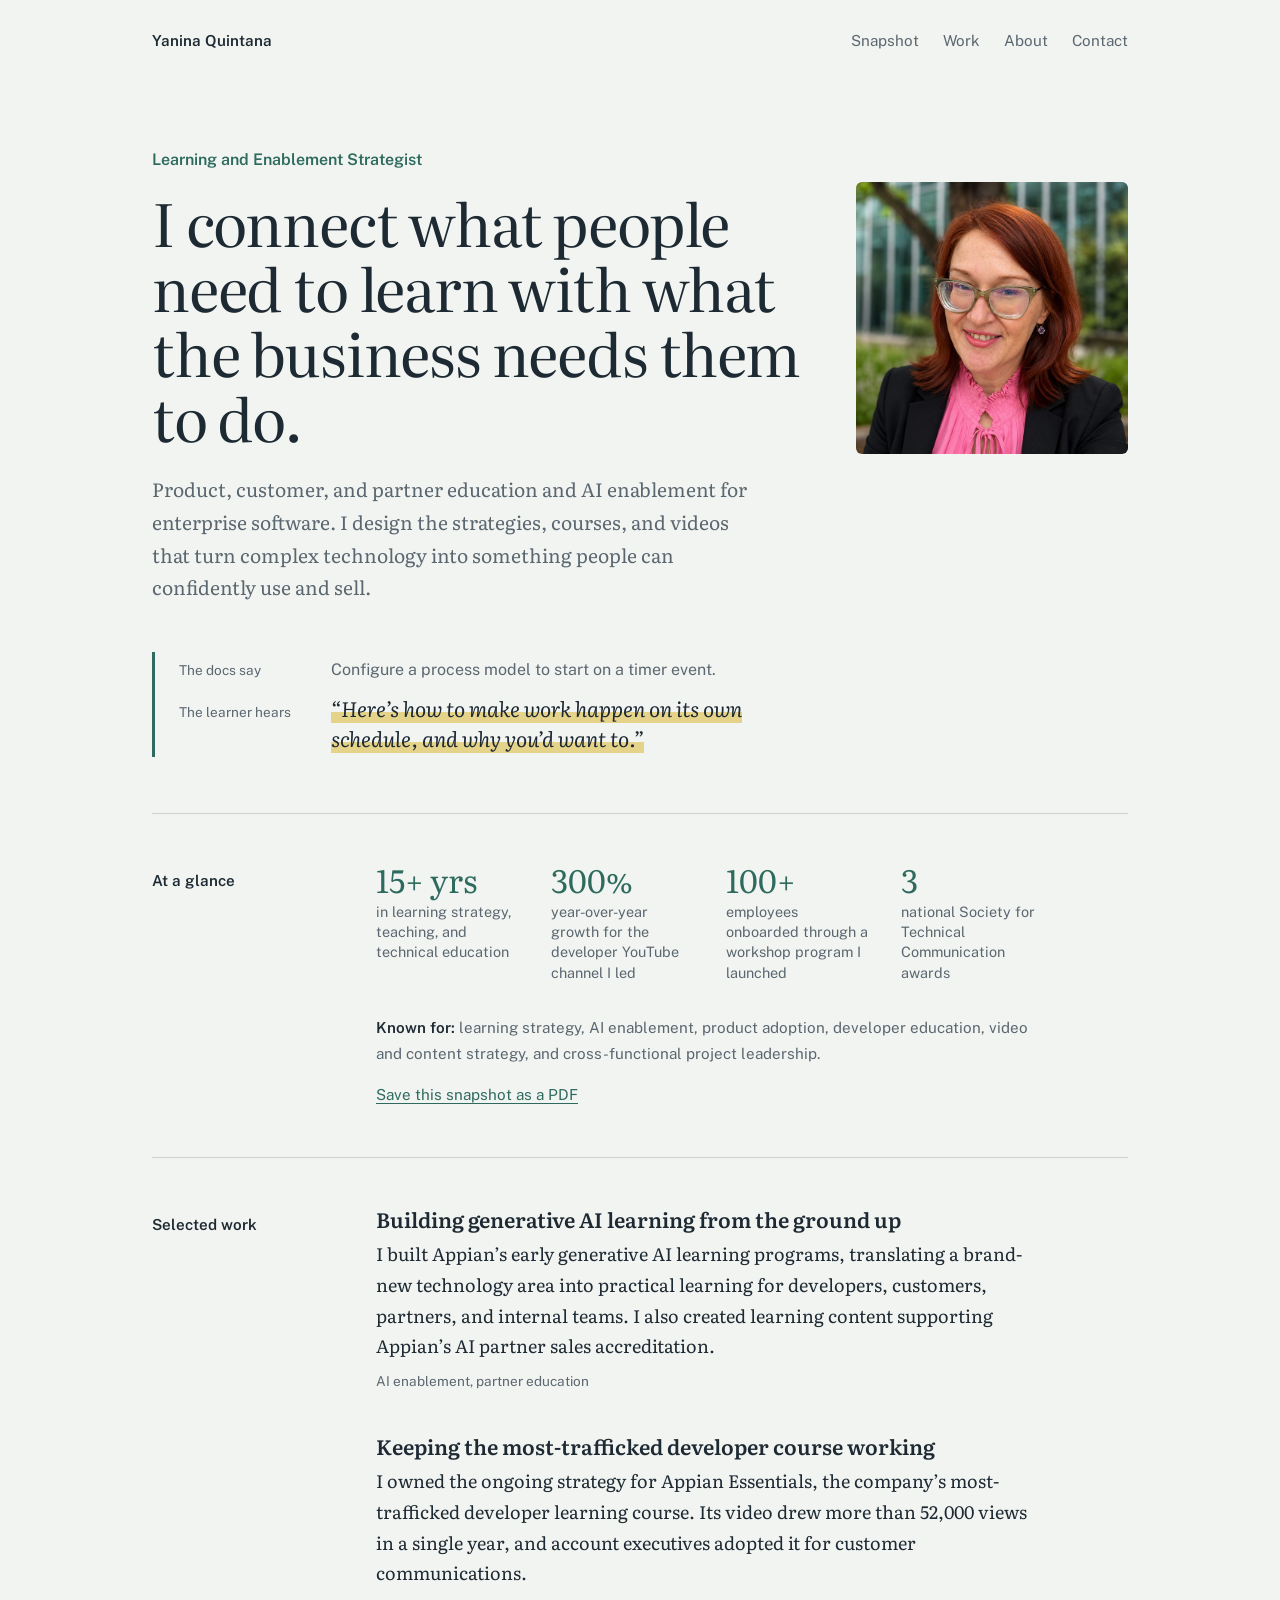
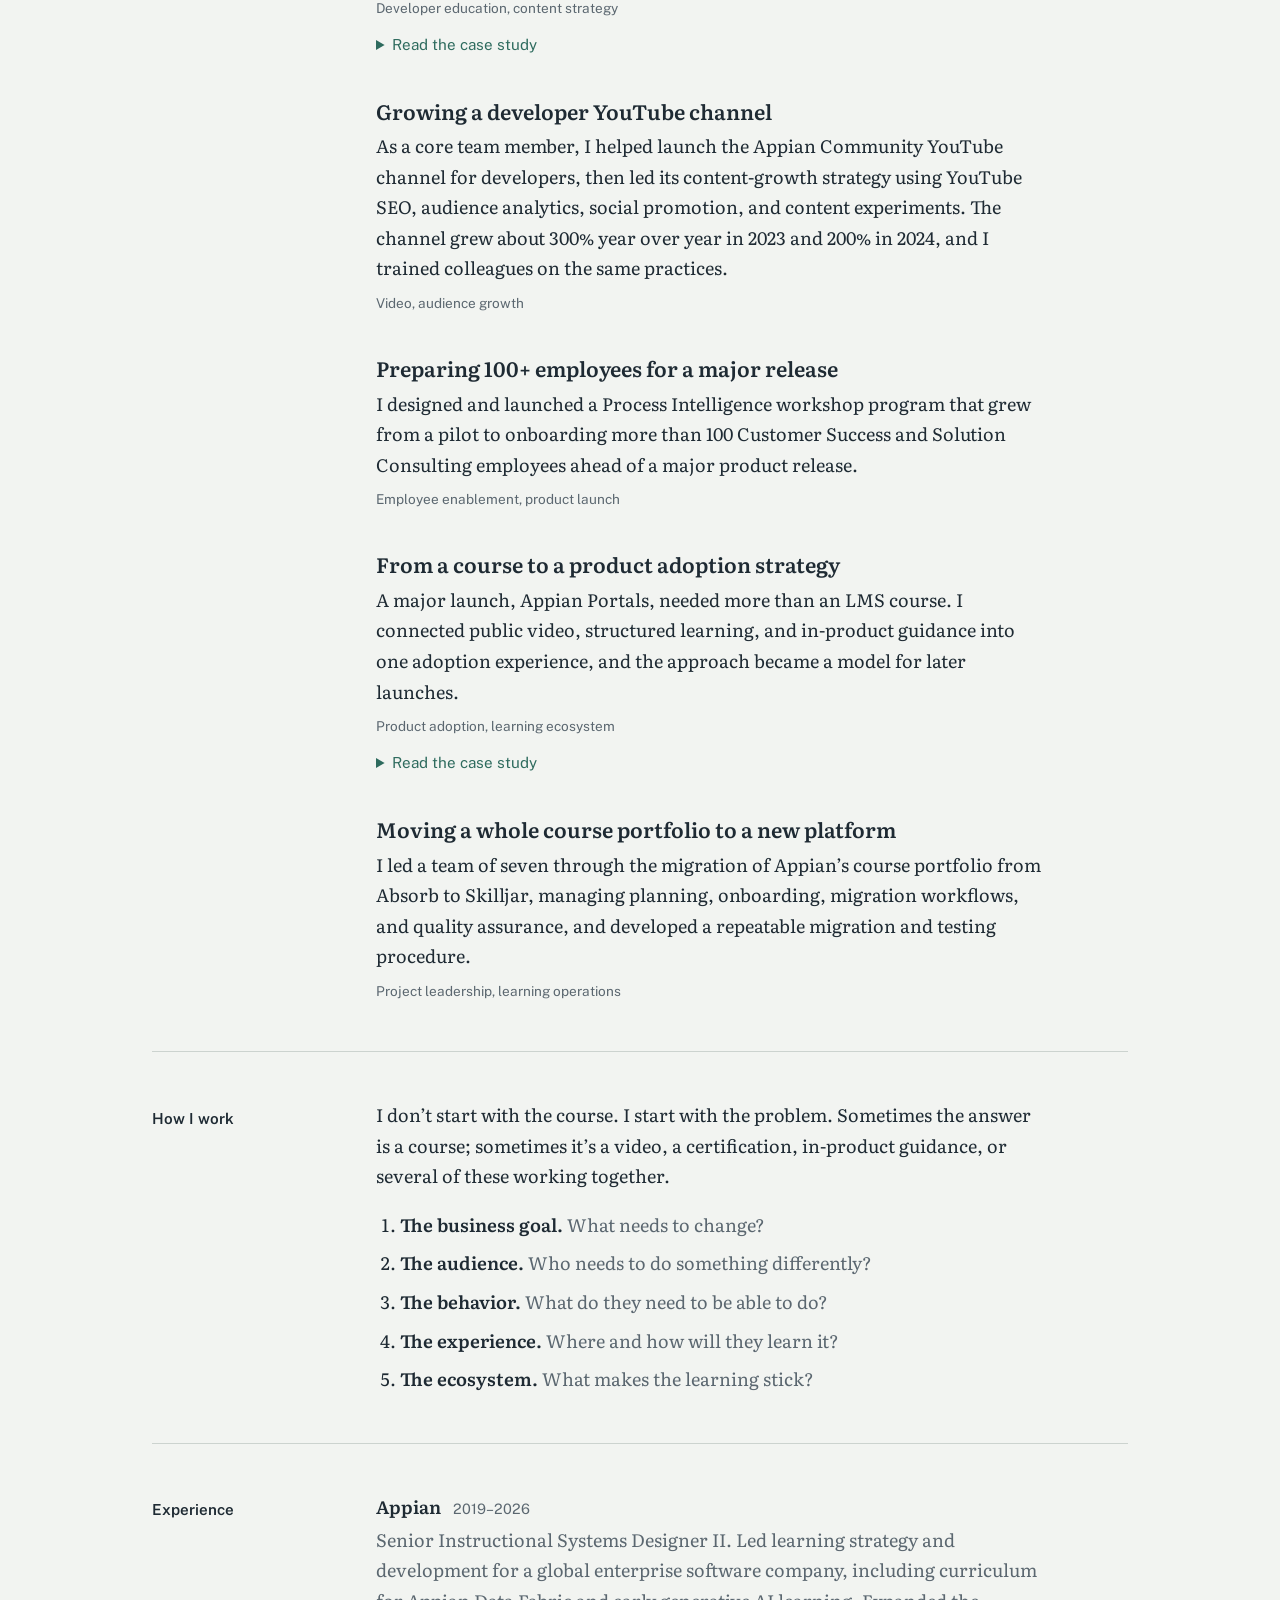
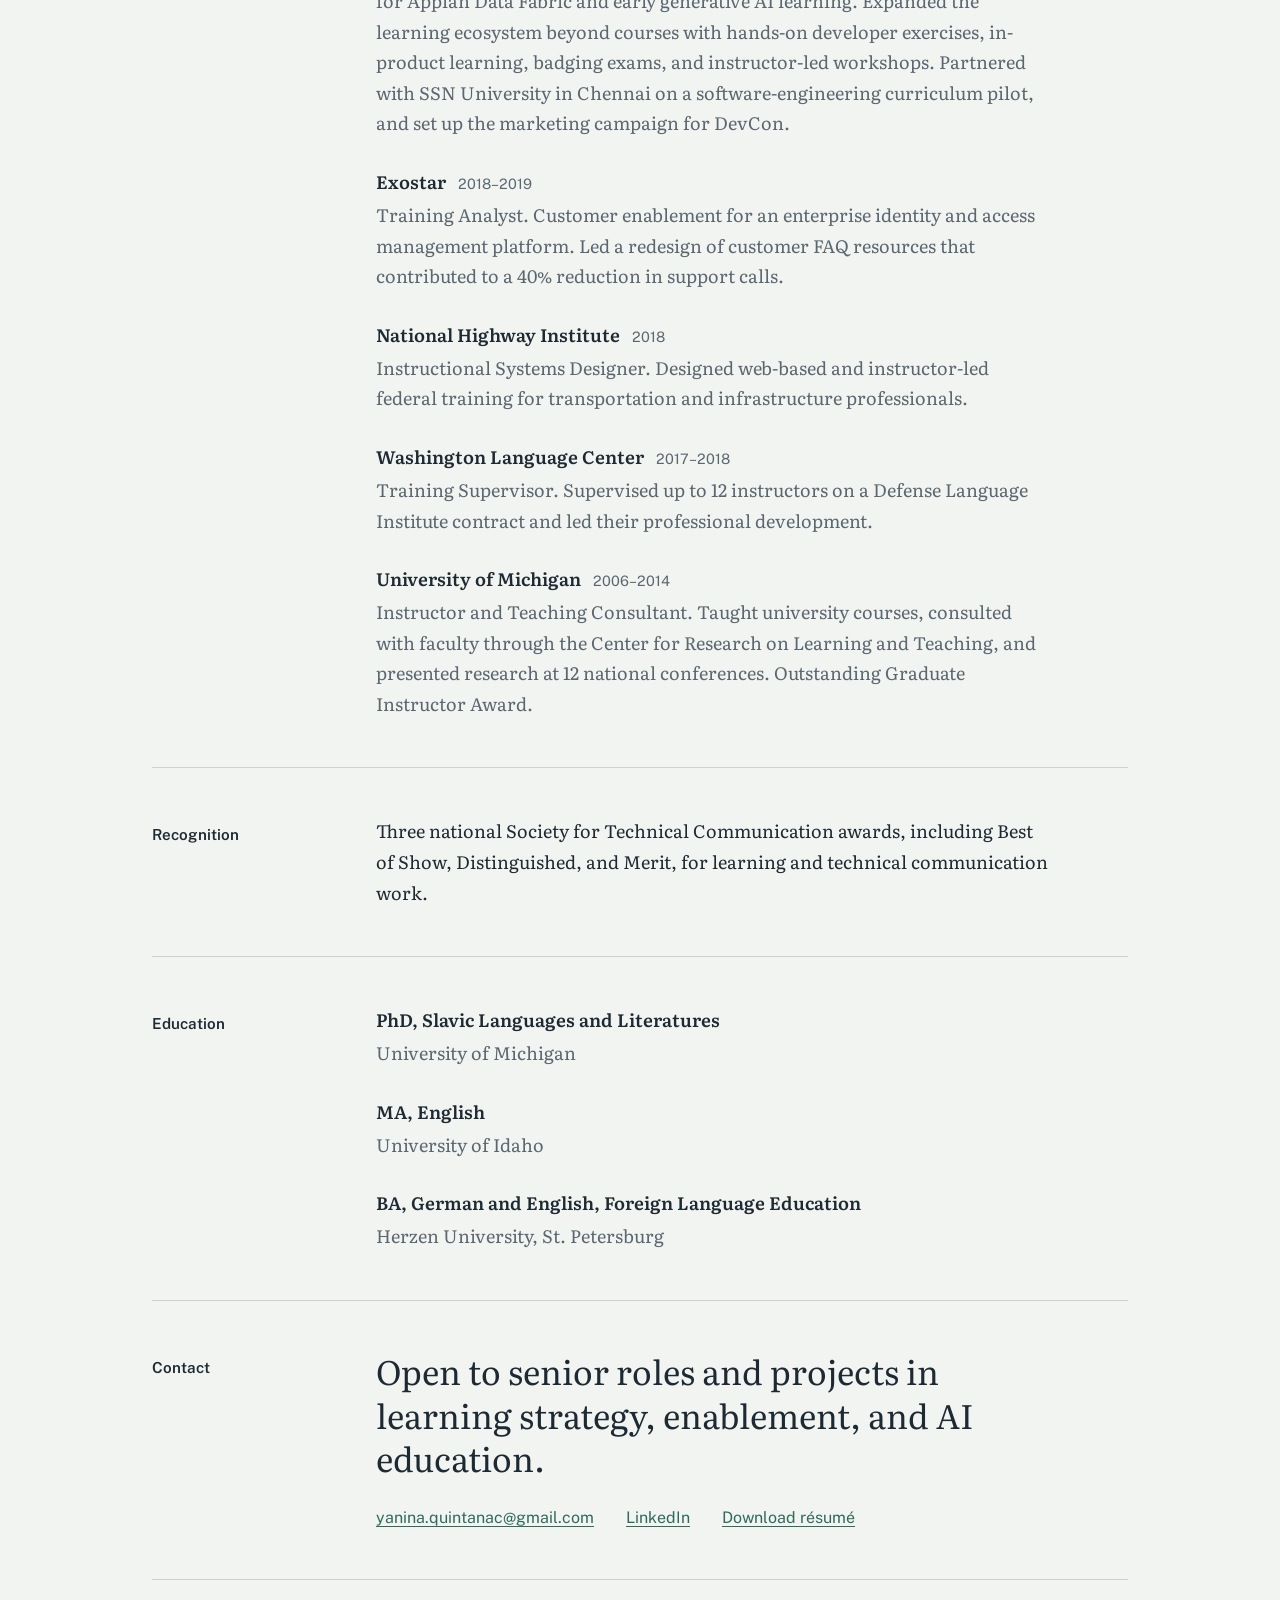
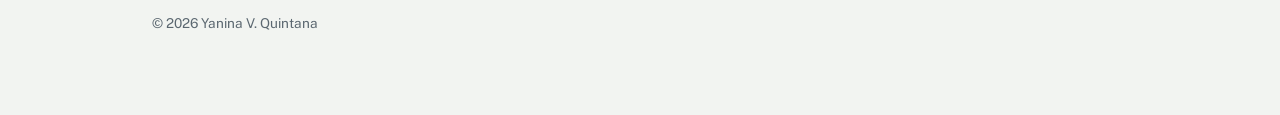
==== index.html @ 20f90b16 "Add files via upload" ====
<!DOCTYPE html>
<html lang="en">
<head>
<meta charset="utf-8">
<meta name="viewport" content="width=device-width, initial-scale=1, viewport-fit=cover">
<title>Yanina Quintana | Learning and Enablement Strategist</title>
<meta name="description" content="Yanina Quintana, learning and enablement strategist: product, customer, and partner education and AI enablement for enterprise software.">
<link rel="preconnect" href="https://fonts.googleapis.com">
<link rel="preconnect" href="https://fonts.gstatic.com" crossorigin>
<link href="https://fonts.googleapis.com/css2?family=Literata:ital,opsz,wght@0,7..72,400;0,7..72,600;1,7..72,400&family=Public+Sans:wght@400;600&display=swap" rel="stylesheet">
<style>
  :root {
    --bg: #F2F4F1;
    --ink: #1E2A33;
    --muted: #5B6770;
    --accent: #2E6B5E;
    --mark: #E6D38A;
    --rule: #CCD3CF;
    --serif: "Literata", Georgia, "Times New Roman", serif;
    --sans: "Public Sans", system-ui, -apple-system, "Segoe UI", sans-serif;
    box-sizing: border-box;
    padding-top: env(safe-area-inset-top, 0px);
    padding-bottom: env(safe-area-inset-bottom, 0px);
  }
  @media (prefers-color-scheme: dark) {
    :root:not([data-theme="light"]) {
      --bg: #172026; --ink: #E4E9E6; --muted: #9AA6AD;
      --accent: #7FC2B1; --mark: #6B5E24; --rule: #2F3B42;
    }
  }
  :root[data-theme="dark"] {
    --bg: #172026; --ink: #E4E9E6; --muted: #9AA6AD;
    --accent: #7FC2B1; --mark: #6B5E24; --rule: #2F3B42;
  }
  *, *::before, *::after { box-sizing: inherit; }
  html { scroll-padding-top: env(safe-area-inset-top, 0px); }
  body {
    margin: 0; background: var(--bg); color: var(--ink);
    font-family: var(--serif); font-size: 1.125rem; line-height: 1.7;
    -webkit-font-smoothing: antialiased;
  }
  a { color: var(--accent); text-underline-offset: 3px; }
  a:focus-visible, summary:focus-visible { outline: 2px solid var(--accent); outline-offset: 3px; border-radius: 2px; }
  img { max-width: 100%; }

  .page { max-width: 64rem; margin: 0 auto; padding: 0 1.5rem 5rem; }

  header.top {
    display: flex; justify-content: space-between; align-items: baseline;
    padding: 1.75rem 0; font-family: var(--sans); font-size: 0.95rem;
  }
  header.top .name { font-weight: 600; color: var(--ink); text-decoration: none; }
  header.top nav a { color: var(--muted); text-decoration: none; margin-left: 1.25rem; }
  header.top nav a:hover { color: var(--ink); }

  /* Hero */
  .hero { padding: 4rem 0 3.5rem; display: grid; grid-template-columns: 1fr 17rem; gap: 3.5rem; align-items: start; }
  .hero .portrait { margin: 2.25rem 0 0; }
  .hero .portrait img { display: block; width: 100%; height: auto; aspect-ratio: 1; object-fit: cover; border-radius: 6px; }
  .hero .portrait figcaption { font-family: var(--sans); font-size: 0.85rem; color: var(--muted); margin-top: 0.6rem; }
  .hero .role { font-family: var(--sans); font-weight: 600; color: var(--accent); margin: 0 0 1rem; font-size: 1rem; }
  .hero h1 {
    font-weight: 400; font-size: clamp(2.2rem, 5.2vw, 3.7rem); line-height: 1.1;
    letter-spacing: -0.02em; margin: 0 0 1.5rem; max-width: 20ch;
  }
  .hero .lede { max-width: 38rem; color: var(--muted); margin: 0 0 3rem; font-size: 1.2rem; }

  /* The interlinear gloss */
  .gloss {
    border-left: 3px solid var(--accent); padding: 0.25rem 0 0.25rem 1.5rem;
    max-width: 44rem;
  }
  .gloss .row { display: grid; grid-template-columns: 8.5rem 1fr; gap: 1rem; align-items: baseline; }
  .gloss .row + .row { margin-top: 0.6rem; }
  .gloss .who { font-family: var(--sans); font-size: 0.85rem; color: var(--muted); }
  .gloss .src { font-family: var(--sans); font-size: 1rem; color: var(--muted); }
  .gloss .out { font-style: italic; font-size: 1.3rem; line-height: 1.45; }
  .gloss .out span {
    background: linear-gradient(transparent 62%, var(--mark) 62%);
    background-size: 0% 100%; background-repeat: no-repeat;
    animation: mark 1.1s 0.6s ease-out forwards;
  }
  @keyframes mark { to { background-size: 100% 100%; } }
  @media (prefers-reduced-motion: reduce) {
    .gloss .out span { animation: none; background-size: 100% 100%; }
  }

  /* Sections with marginal headings */
  section.block {
    display: grid; grid-template-columns: 12rem 1fr; gap: 2rem;
    border-top: 1px solid var(--rule); padding: 3rem 0;
  }
  section.block > h2 {
    font-family: var(--sans); font-size: 0.95rem; font-weight: 600;
    margin: 0.35rem 0 0; color: var(--ink);
  }
  .body { max-width: 42rem; }
  .body > p:first-child { margin-top: 0; }

  /* At a glance */
  .glance { display: grid; grid-template-columns: repeat(4, 1fr); gap: 1.75rem; margin: 0 0 2rem; }
  .glance div { font-family: var(--sans); font-size: 0.9rem; color: var(--muted); line-height: 1.4; }
  .glance b { display: block; font-family: var(--serif); font-weight: 400; font-size: 2rem; color: var(--accent); line-height: 1.1; margin-bottom: 0.3rem; }
  .known { font-family: var(--sans); font-size: 0.95rem; color: var(--muted); margin: 0; }
  .known strong { color: var(--ink); font-weight: 600; }
  .print-link { font-family: var(--sans); font-size: 0.95rem; margin-top: 1.25rem; display: inline-block; background: none; border: 0; padding: 0; color: var(--accent); text-decoration: underline; text-underline-offset: 3px; cursor: pointer; }

  .work { margin: 0; padding: 0; list-style: none; }
  .work li + li { margin-top: 2.5rem; }
  .work h3 { font-size: 1.3rem; font-weight: 600; line-height: 1.3; margin: 0 0 0.4rem; }
  .work p { margin: 0; }
  .work .tag { font-family: var(--sans); font-size: 0.85rem; color: var(--muted); margin-top: 0.5rem; }
  details { margin-top: 0.75rem; }
  summary { font-family: var(--sans); font-size: 0.95rem; color: var(--accent); cursor: pointer; }
  .cs { margin: 1rem 0 0; padding-left: 1.25rem; border-left: 1px solid var(--rule); }
  .cs dt { font-family: var(--sans); font-size: 0.85rem; font-weight: 600; color: var(--ink); }
  .cs dd { margin: 0.1rem 0 1rem; color: var(--muted); }
  .cs dd.noticed { font-style: italic; color: var(--ink); }
  .todo { background: var(--mark); color: var(--ink); padding: 0 0.3rem; font-family: var(--sans); font-size: 0.9rem; }

  .principles { margin: 0; padding: 0; list-style: none; }
  .principles li { padding-left: 1.25rem; position: relative; }
  .principles li + li { margin-top: 1rem; }
  .principles li::before {
    content: ""; position: absolute; left: 0; top: 0.75em;
    width: 0.45rem; height: 0.45rem; background: var(--accent); border-radius: 50%;
  }
  .principles strong { font-weight: 600; }

  .steps { margin: 0; padding: 0 0 0 1.5rem; }
  .steps li + li { margin-top: 0.5rem; }
  .steps strong { font-weight: 600; }
  .steps span { color: var(--muted); }

  .timeline { margin: 0; }
  .timeline dt { font-weight: 600; }
  .timeline dt span { font-family: var(--sans); font-weight: 400; font-size: 0.9rem; color: var(--muted); margin-left: 0.5rem; }
  .timeline dd { margin: 0.15rem 0 1.75rem; color: var(--muted); }
  .timeline dd:last-child { margin-bottom: 0; }

  .contact .big { font-size: clamp(1.5rem, 3.5vw, 2.1rem); line-height: 1.3; margin: 0 0 1.5rem; }
  .contact .links { font-family: var(--sans); font-size: 1rem; display: flex; flex-wrap: wrap; gap: 0.75rem 2rem; }

  footer { font-family: var(--sans); font-size: 0.85rem; color: var(--muted); padding-top: 2rem; border-top: 1px solid var(--rule); }

  @media (max-width: 720px) {
    header.top nav { display: none; }
    .hero { padding: 2rem 0 2.5rem; grid-template-columns: 1fr; gap: 0; }
    .hero .portrait { order: -1; margin: 0 0 2rem; max-width: 11rem; }
    .gloss .row { grid-template-columns: 1fr; gap: 0.1rem; }
    .gloss .row + .row { margin-top: 1rem; }
    section.block { grid-template-columns: 1fr; gap: 1rem; padding: 2.25rem 0; }
    .glance { grid-template-columns: 1fr 1fr; }
  }

  @media print {
    body.print-snap header.top, body.print-snap .hero, body.print-snap footer,
    body.print-snap main > section:not(#snapshot) { display: none !important; }
    .print-link { display: none; }
  }
</style>
</head>
<body>
<div class="page">

  <header class="top">
    <a class="name" href="#">Yanina Quintana</a>
    <nav aria-label="Sections">
      <a href="#snapshot">Snapshot</a>
      <a href="#work">Work</a>
      <a href="#about">About</a>
      <a href="#contact">Contact</a>
    </nav>
  </header>

  <main>
    <div class="hero">
      <div>
      <p class="role">Learning and Enablement Strategist</p>
      <h1>I connect what people need to learn with what the business needs them to do.</h1>
      <p class="lede">Product, customer, and partner education and AI enablement for enterprise software. I design the strategies, courses, and videos that turn complex technology into something people can confidently use and sell.</p>

      <div class="gloss" aria-label="Example of translating product language into learner language">
        <div class="row">
          <div class="who">The docs say</div>
          <div class="src">Configure a process model to start on a timer event.</div>
        </div>
        <div class="row">
          <div class="who">The learner hears</div>
          <div class="out"><span>“Here’s how to make work happen on its own schedule, and why you’d want to.”</span></div>
        </div>
      </div>
      </div>
      <figure class="portrait">
        <img src="[data-uri]" alt="Yanina Quintana" width="720" height="720">
      </figure>
    </div>

    <section class="block" id="snapshot">
      <h2>At a glance</h2>
      <div class="body">
        <div class="glance">
          <div><b>15+ yrs</b>in learning strategy, teaching, and technical education</div>
          <div><b>300%</b>year-over-year growth for the developer YouTube channel I led</div>
          <div><b>100+</b>employees onboarded through a workshop program I launched</div>
          <div><b>3</b>national Society for Technical Communication awards</div>
        </div>
        <p class="known"><strong>Known for:</strong> learning strategy, AI enablement, product adoption, developer education, video and content strategy, and cross-functional project leadership.</p>
        <button class="print-link" type="button" onclick="document.body.classList.add('print-snap');window.print();document.body.classList.remove('print-snap');">Save this snapshot as a PDF</button>
      </div>
    </section>

    <section class="block" id="work">
      <h2>Selected work</h2>
      <div class="body">
        <ul class="work">
          <li>
            <h3>Building generative AI learning from the ground up</h3>
            <p>I built Appian’s early generative AI learning programs, translating a brand-new technology area into practical learning for developers, customers, partners, and internal teams. I also created learning content supporting Appian’s AI partner sales accreditation.</p>
            <p class="tag">AI enablement, partner education</p>
          </li>
          <li>
            <h3>Keeping the most-trafficked developer course working</h3>
            <p>I owned the ongoing strategy for Appian Essentials, the company’s most-trafficked developer learning course. Its video drew more than 52,000 views in a single year, and account executives adopted it for customer communications.</p>
            <p class="tag">Developer education, content strategy</p>
            <details>
              <summary>Read the case study</summary>
              <dl class="cs">
                <dt>The challenge</dt><dd>The course was the front door for new developers, and the platform kept changing underneath it. Content that was accurate at launch could quickly drift out of date.</dd>
                <dt>What I noticed</dt><dd class="noticed">Business and executive audiences don’t need the whole platform. They need answers to their own questions.</dd>
                <dt>What I did</dt><dd>Treated the course as a product rather than a one-time project: regularly auditing and updating its content and shaping it around the questions audiences actually ask.</dd>
                <dt>The result</dt><dd>More than 52,000 video views in a single year, and reuse beyond training when account executives adopted the video for customer communications.</dd>
              </dl>
            </details>
          </li>
          <li>
            <h3>Growing a developer YouTube channel</h3>
            <p>As a core team member, I helped launch the Appian Community YouTube channel for developers, then led its content-growth strategy using YouTube SEO, audience analytics, social promotion, and content experiments. The channel grew about 300% year over year in 2023 and 200% in 2024, and I trained colleagues on the same practices.</p>
            <p class="tag">Video, audience growth</p>
          </li>
          <li>
            <h3>Preparing 100+ employees for a major release</h3>
            <p>I designed and launched a Process Intelligence workshop program that grew from a pilot to onboarding more than 100 Customer Success and Solution Consulting employees ahead of a major product release.</p>
            <p class="tag">Employee enablement, product launch</p>
          </li>
          <li>
            <h3>From a course to a product adoption strategy</h3>
            <p>A major launch, Appian Portals, needed more than an LMS course. I connected public video, structured learning, and in-product guidance into one adoption experience, and the approach became a model for later launches.</p>
            <p class="tag">Product adoption, learning ecosystem</p>
            <details>
              <summary>Read the case study</summary>
              <dl class="cs">
                <dt>The challenge</dt><dd>The usual approach was to build a course and publish it in the LMS. But a course alone doesn’t help someone discover a product, see why it matters, or know what to do next.</dd>
                <dt>What I noticed</dt><dd class="noticed">A course wasn’t enough. The product needed an adoption strategy.</dd>
                <dt>The strategy</dt><dd>People meet a product through search, through sales, in training, and while using it. I treated public video, structured learning, and in-product guidance as parts of one experience.</dd>
                <dt>What I learned</dt><dd>Learning doesn’t have to live in one place to be one strategy.</dd>
              </dl>
            </details>
          </li>
          <li>
            <h3>Moving a whole course portfolio to a new platform</h3>
            <p>I led a team of seven through the migration of Appian’s course portfolio from Absorb to Skilljar, managing planning, onboarding, migration workflows, and quality assurance, and developed a repeatable migration and testing procedure.</p>
            <p class="tag">Project leadership, learning operations</p>
          </li>
        </ul>
      </div>
    </section>

    <section class="block">
      <h2>How I work</h2>
      <div class="body">
        <p>I don’t start with the course. I start with the problem. Sometimes the answer is a course; sometimes it’s a video, a certification, in-product guidance, or several of these working together.</p>
        <ol class="steps">
          <li><strong>The business goal.</strong> <span>What needs to change?</span></li>
          <li><strong>The audience.</strong> <span>Who needs to do something differently?</span></li>
          <li><strong>The behavior.</strong> <span>What do they need to be able to do?</span></li>
          <li><strong>The experience.</strong> <span>Where and how will they learn it?</span></li>
          <li><strong>The ecosystem.</strong> <span>What makes the learning stick?</span></li>
        </ol>
      </div>
    </section>

    <section class="block" id="about">
      <h2>Experience</h2>
      <div class="body">
        <dl class="timeline">
          <dt>Appian <span>2019–2026</span></dt>
          <dd>Senior Instructional Systems Designer II. Led learning strategy and development for a global enterprise software company, including curriculum for Appian Data Fabric and early generative AI learning. Expanded the learning ecosystem beyond courses with hands-on developer exercises, in-product learning, badging exams, and instructor-led workshops. Partnered with SSN University in Chennai on a software-engineering curriculum pilot, and set up the marketing campaign for DevCon.</dd>
          <dt>Exostar <span>2018–2019</span></dt>
          <dd>Training Analyst. Customer enablement for an enterprise identity and access management platform. Led a redesign of customer FAQ resources that contributed to a 40% reduction in support calls.</dd>
          <dt>National Highway Institute <span>2018</span></dt>
          <dd>Instructional Systems Designer. Designed web-based and instructor-led federal training for transportation and infrastructure professionals.</dd>
          <dt>Washington Language Center <span>2017–2018</span></dt>
          <dd>Training Supervisor. Supervised up to 12 instructors on a Defense Language Institute contract and led their professional development.</dd>
          <dt>University of Michigan <span>2006–2014</span></dt>
          <dd>Instructor and Teaching Consultant. Taught university courses, consulted with faculty through the Center for Research on Learning and Teaching, and presented research at 12 national conferences. Outstanding Graduate Instructor Award.</dd>
        </dl>
      </div>
    </section>

    <section class="block">
      <h2>Recognition</h2>
      <div class="body">
        <p style="margin:0">Three national Society for Technical Communication awards, including Best of Show, Distinguished, and Merit, for learning and technical communication work.</p>
      </div>
    </section>

    <section class="block">
      <h2>Education</h2>
      <div class="body">
        <dl class="timeline">
          <dt>PhD, Slavic Languages and Literatures</dt>
          <dd>University of Michigan</dd>
          <dt>MA, English</dt>
          <dd>University of Idaho</dd>
          <dt>BA, German and English, Foreign Language Education</dt>
          <dd>Herzen University, St. Petersburg</dd>
        </dl>
      </div>
    </section>

    <section class="block contact" id="contact">
      <h2>Contact</h2>
      <div class="body">
        <p class="big">Open to senior roles and projects in learning strategy, enablement, and AI education.</p>
        <div class="links">
          <a href="mailto:yanina.quintanac@gmail.com">yanina.quintanac@gmail.com</a>
          <a href="https://www.linkedin.com/in/yanina-quintana/">LinkedIn</a>
          <a href="resume.pdf" download>Download résumé</a>
        </div>
      </div>
    </section>
  </main>

  <footer>© 2026 Yanina V. Quintana</footer>
</div>
</body>
</html>
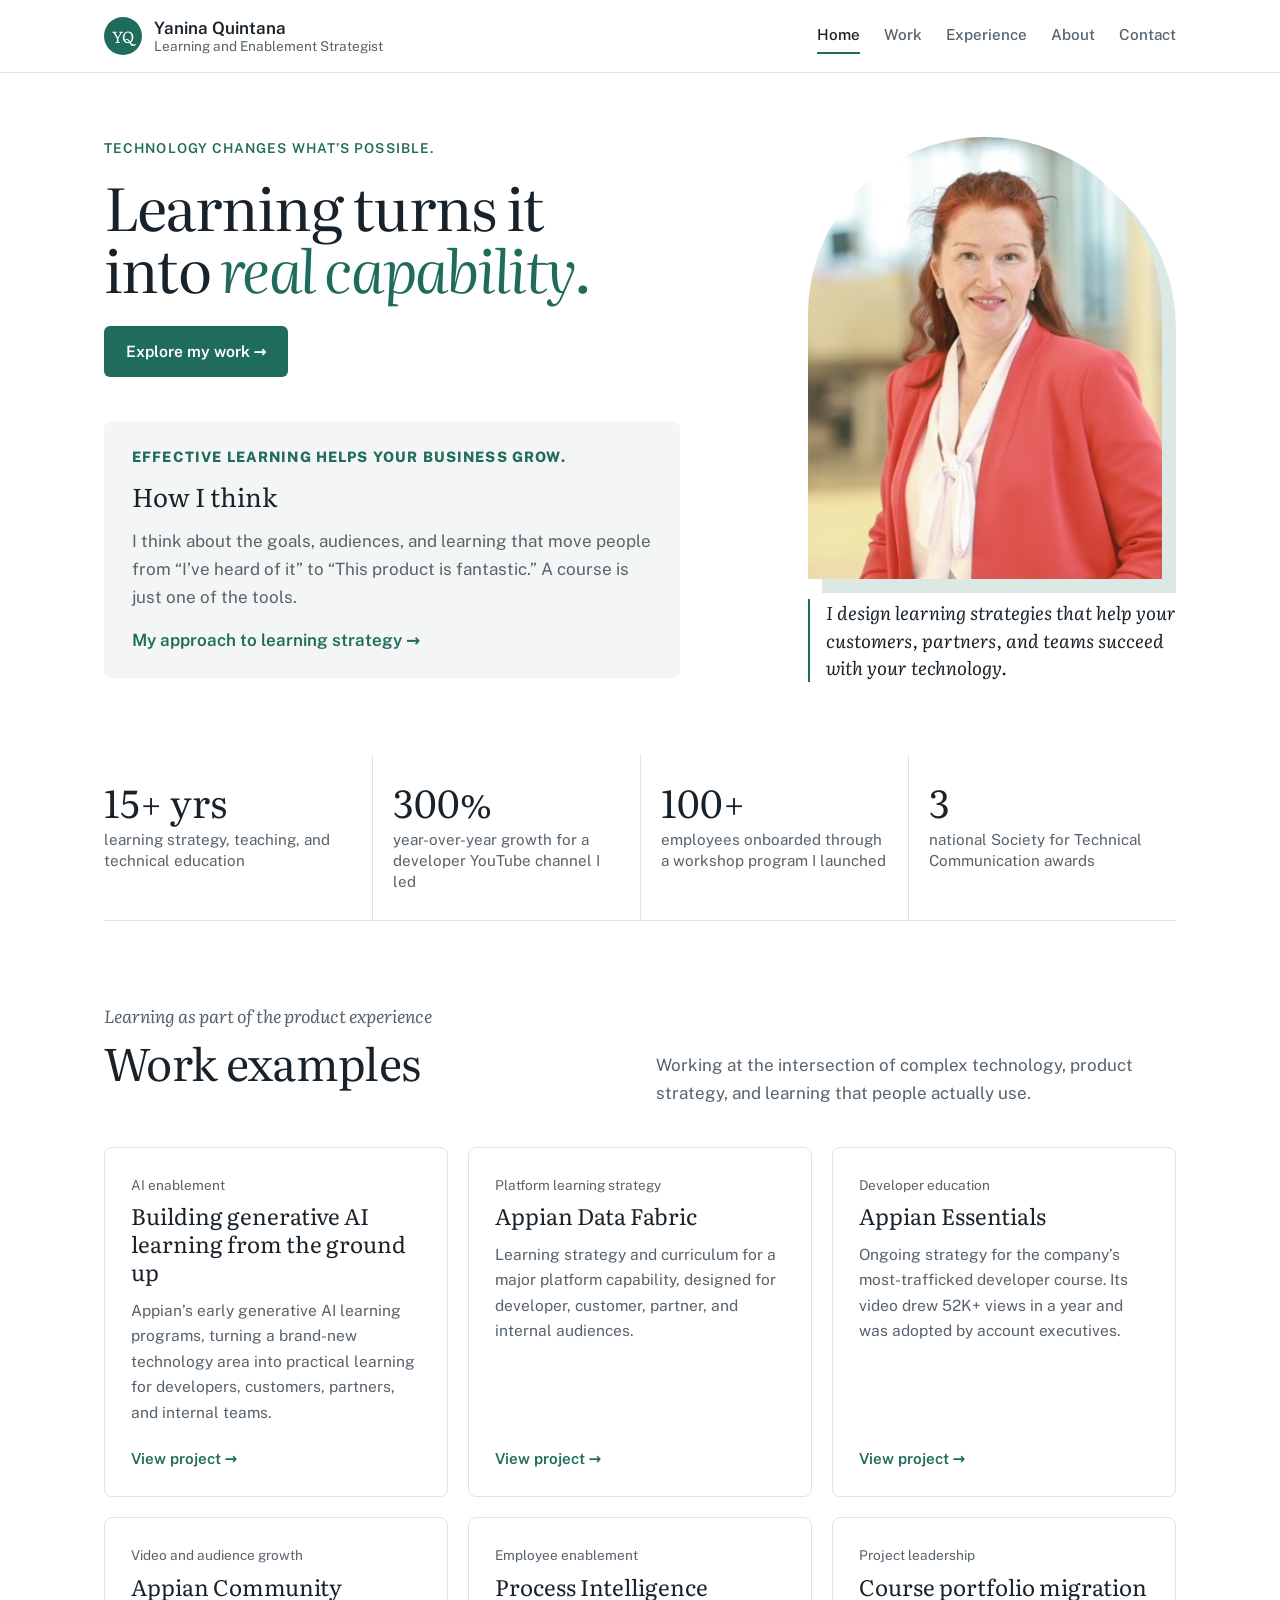
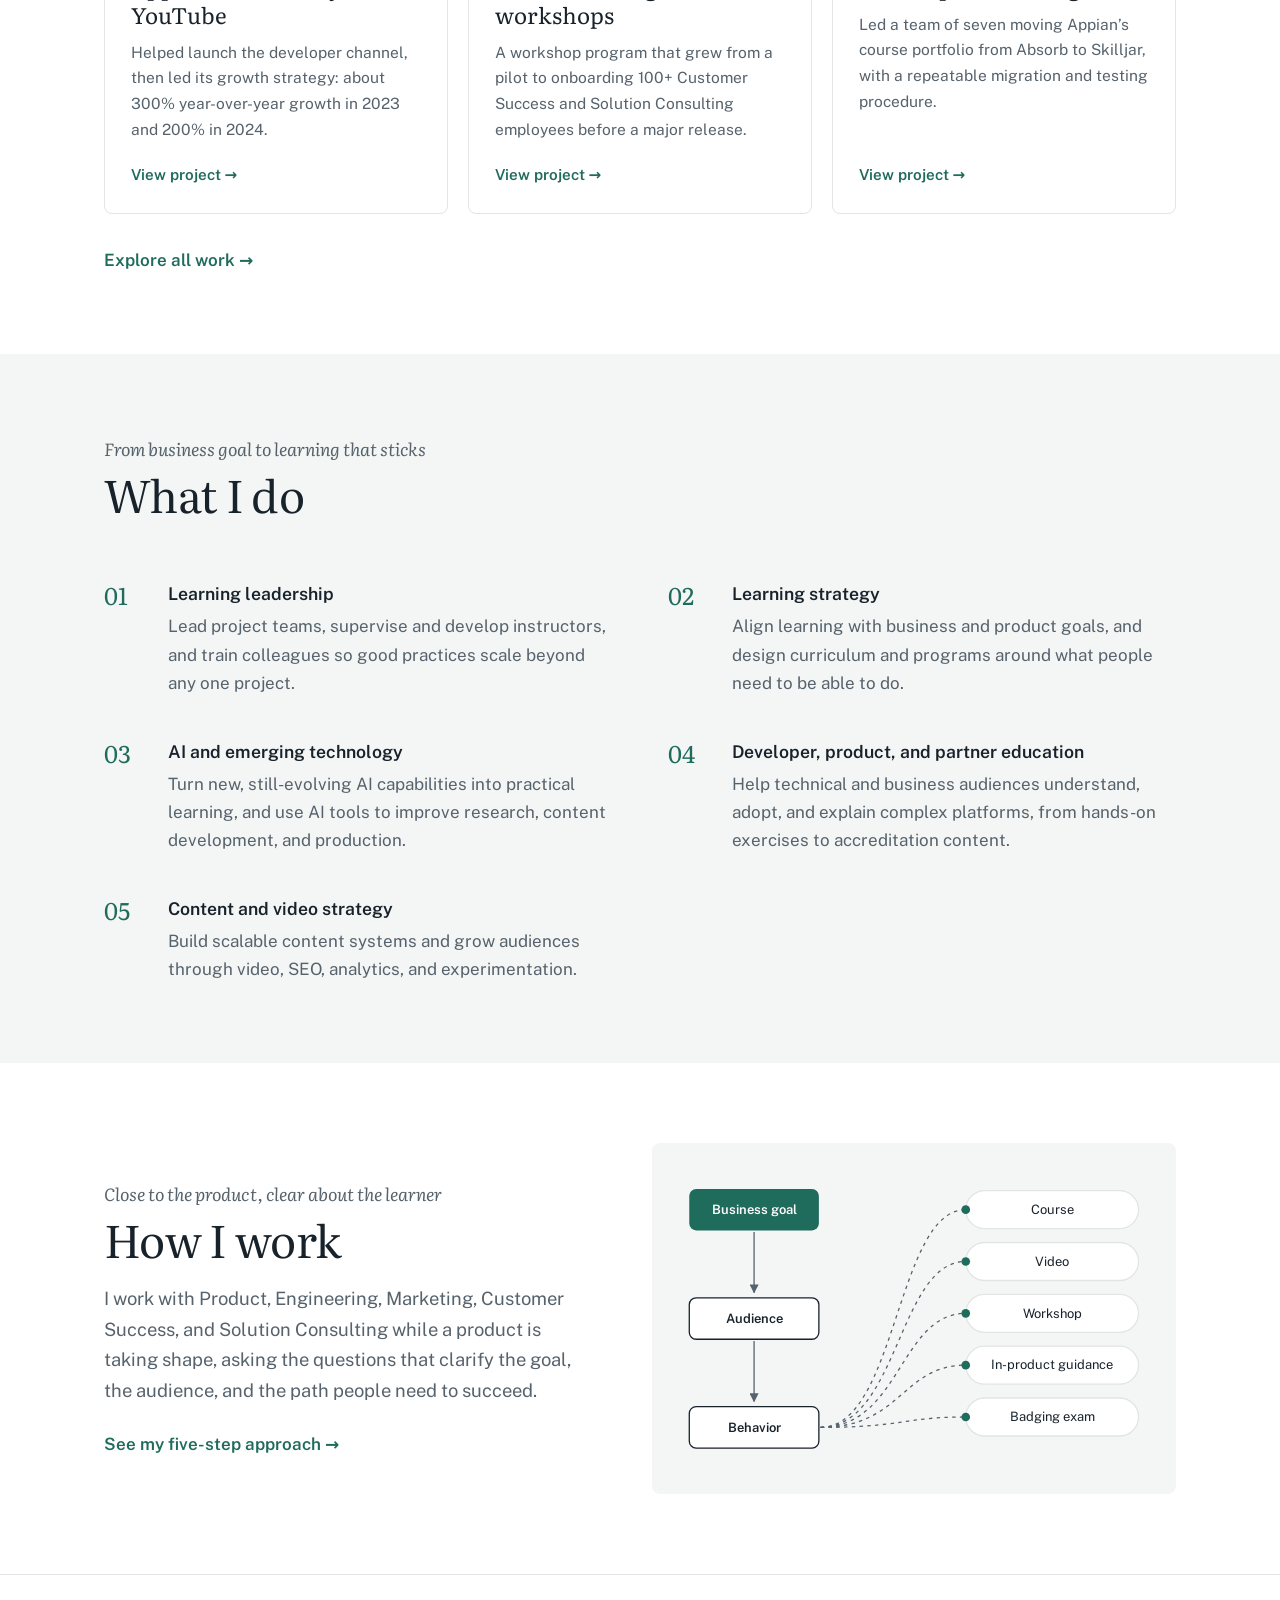
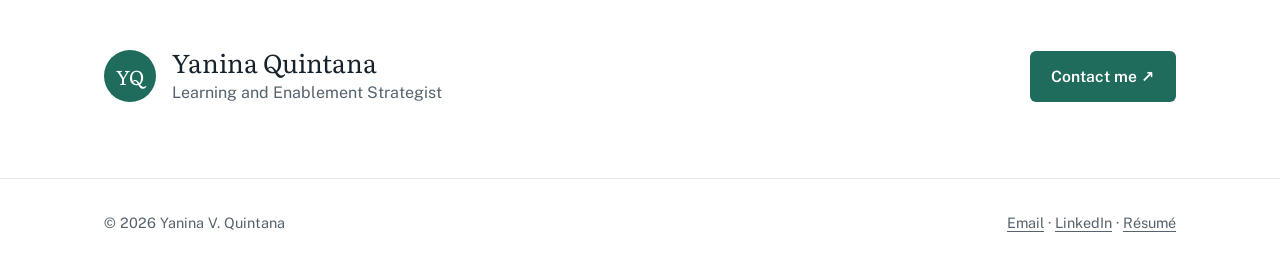
==== commit 5cd64f1d: "Add files via upload" ====
--- a/index.html
+++ b/index.html
@@ -4,335 +4,392 @@
 <meta charset="utf-8">
 <meta name="viewport" content="width=device-width, initial-scale=1, viewport-fit=cover">
 <title>Yanina Quintana | Learning and Enablement Strategist</title>
-<meta name="description" content="Yanina Quintana, learning and enablement strategist: product, customer, and partner education and AI enablement for enterprise software.">
-<link rel="preconnect" href="https://fonts.googleapis.com">
-<link rel="preconnect" href="https://fonts.gstatic.com" crossorigin>
-<link href="https://fonts.googleapis.com/css2?family=Literata:ital,opsz,wght@0,7..72,400;0,7..72,600;1,7..72,400&family=Public+Sans:wght@400;600&display=swap" rel="stylesheet">
-<style>
-  :root {
-    --bg: #F2F4F1;
-    --ink: #1E2A33;
-    --muted: #5B6770;
-    --accent: #2E6B5E;
-    --mark: #E6D38A;
-    --rule: #CCD3CF;
-    --serif: "Literata", Georgia, "Times New Roman", serif;
-    --sans: "Public Sans", system-ui, -apple-system, "Segoe UI", sans-serif;
-    box-sizing: border-box;
-    padding-top: env(safe-area-inset-top, 0px);
-    padding-bottom: env(safe-area-inset-bottom, 0px);
-  }
-  @media (prefers-color-scheme: dark) {
-    :root:not([data-theme="light"]) {
-      --bg: #172026; --ink: #E4E9E6; --muted: #9AA6AD;
-      --accent: #7FC2B1; --mark: #6B5E24; --rule: #2F3B42;
-    }
-  }
-  :root[data-theme="dark"] {
-    --bg: #172026; --ink: #E4E9E6; --muted: #9AA6AD;
-    --accent: #7FC2B1; --mark: #6B5E24; --rule: #2F3B42;
-  }
-  *, *::before, *::after { box-sizing: inherit; }
-  html { scroll-padding-top: env(safe-area-inset-top, 0px); }
-  body {
-    margin: 0; background: var(--bg); color: var(--ink);
-    font-family: var(--serif); font-size: 1.125rem; line-height: 1.7;
-    -webkit-font-smoothing: antialiased;
-  }
-  a { color: var(--accent); text-underline-offset: 3px; }
-  a:focus-visible, summary:focus-visible { outline: 2px solid var(--accent); outline-offset: 3px; border-radius: 2px; }
-  img { max-width: 100%; }
-
-  .page { max-width: 64rem; margin: 0 auto; padding: 0 1.5rem 5rem; }
-
-  header.top {
-    display: flex; justify-content: space-between; align-items: baseline;
-    padding: 1.75rem 0; font-family: var(--sans); font-size: 0.95rem;
-  }
-  header.top .name { font-weight: 600; color: var(--ink); text-decoration: none; }
-  header.top nav a { color: var(--muted); text-decoration: none; margin-left: 1.25rem; }
-  header.top nav a:hover { color: var(--ink); }
-
-  /* Hero */
-  .hero { padding: 4rem 0 3.5rem; display: grid; grid-template-columns: 1fr 17rem; gap: 3.5rem; align-items: start; }
-  .hero .portrait { margin: 2.25rem 0 0; }
-  .hero .portrait img { display: block; width: 100%; height: auto; aspect-ratio: 1; object-fit: cover; border-radius: 6px; }
-  .hero .portrait figcaption { font-family: var(--sans); font-size: 0.85rem; color: var(--muted); margin-top: 0.6rem; }
-  .hero .role { font-family: var(--sans); font-weight: 600; color: var(--accent); margin: 0 0 1rem; font-size: 1rem; }
-  .hero h1 {
-    font-weight: 400; font-size: clamp(2.2rem, 5.2vw, 3.7rem); line-height: 1.1;
-    letter-spacing: -0.02em; margin: 0 0 1.5rem; max-width: 20ch;
-  }
-  .hero .lede { max-width: 38rem; color: var(--muted); margin: 0 0 3rem; font-size: 1.2rem; }
-
-  /* The interlinear gloss */
-  .gloss {
-    border-left: 3px solid var(--accent); padding: 0.25rem 0 0.25rem 1.5rem;
-    max-width: 44rem;
-  }
-  .gloss .row { display: grid; grid-template-columns: 8.5rem 1fr; gap: 1rem; align-items: baseline; }
-  .gloss .row + .row { margin-top: 0.6rem; }
-  .gloss .who { font-family: var(--sans); font-size: 0.85rem; color: var(--muted); }
-  .gloss .src { font-family: var(--sans); font-size: 1rem; color: var(--muted); }
-  .gloss .out { font-style: italic; font-size: 1.3rem; line-height: 1.45; }
-  .gloss .out span {
-    background: linear-gradient(transparent 62%, var(--mark) 62%);
-    background-size: 0% 100%; background-repeat: no-repeat;
-    animation: mark 1.1s 0.6s ease-out forwards;
-  }
-  @keyframes mark { to { background-size: 100% 100%; } }
-  @media (prefers-reduced-motion: reduce) {
-    .gloss .out span { animation: none; background-size: 100% 100%; }
-  }
-
-  /* Sections with marginal headings */
-  section.block {
-    display: grid; grid-template-columns: 12rem 1fr; gap: 2rem;
-    border-top: 1px solid var(--rule); padding: 3rem 0;
-  }
-  section.block > h2 {
-    font-family: var(--sans); font-size: 0.95rem; font-weight: 600;
-    margin: 0.35rem 0 0; color: var(--ink);
-  }
-  .body { max-width: 42rem; }
-  .body > p:first-child { margin-top: 0; }
-
-  /* At a glance */
-  .glance { display: grid; grid-template-columns: repeat(4, 1fr); gap: 1.75rem; margin: 0 0 2rem; }
-  .glance div { font-family: var(--sans); font-size: 0.9rem; color: var(--muted); line-height: 1.4; }
-  .glance b { display: block; font-family: var(--serif); font-weight: 400; font-size: 2rem; color: var(--accent); line-height: 1.1; margin-bottom: 0.3rem; }
-  .known { font-family: var(--sans); font-size: 0.95rem; color: var(--muted); margin: 0; }
-  .known strong { color: var(--ink); font-weight: 600; }
-  .print-link { font-family: var(--sans); font-size: 0.95rem; margin-top: 1.25rem; display: inline-block; background: none; border: 0; padding: 0; color: var(--accent); text-decoration: underline; text-underline-offset: 3px; cursor: pointer; }
-
-  .work { margin: 0; padding: 0; list-style: none; }
-  .work li + li { margin-top: 2.5rem; }
-  .work h3 { font-size: 1.3rem; font-weight: 600; line-height: 1.3; margin: 0 0 0.4rem; }
-  .work p { margin: 0; }
-  .work .tag { font-family: var(--sans); font-size: 0.85rem; color: var(--muted); margin-top: 0.5rem; }
-  details { margin-top: 0.75rem; }
-  summary { font-family: var(--sans); font-size: 0.95rem; color: var(--accent); cursor: pointer; }
-  .cs { margin: 1rem 0 0; padding-left: 1.25rem; border-left: 1px solid var(--rule); }
-  .cs dt { font-family: var(--sans); font-size: 0.85rem; font-weight: 600; color: var(--ink); }
-  .cs dd { margin: 0.1rem 0 1rem; color: var(--muted); }
-  .cs dd.noticed { font-style: italic; color: var(--ink); }
-  .todo { background: var(--mark); color: var(--ink); padding: 0 0.3rem; font-family: var(--sans); font-size: 0.9rem; }
-
-  .principles { margin: 0; padding: 0; list-style: none; }
-  .principles li { padding-left: 1.25rem; position: relative; }
-  .principles li + li { margin-top: 1rem; }
-  .principles li::before {
-    content: ""; position: absolute; left: 0; top: 0.75em;
-    width: 0.45rem; height: 0.45rem; background: var(--accent); border-radius: 50%;
-  }
-  .principles strong { font-weight: 600; }
-
-  .steps { margin: 0; padding: 0 0 0 1.5rem; }
-  .steps li + li { margin-top: 0.5rem; }
-  .steps strong { font-weight: 600; }
-  .steps span { color: var(--muted); }
-
-  .timeline { margin: 0; }
-  .timeline dt { font-weight: 600; }
-  .timeline dt span { font-family: var(--sans); font-weight: 400; font-size: 0.9rem; color: var(--muted); margin-left: 0.5rem; }
-  .timeline dd { margin: 0.15rem 0 1.75rem; color: var(--muted); }
-  .timeline dd:last-child { margin-bottom: 0; }
-
-  .contact .big { font-size: clamp(1.5rem, 3.5vw, 2.1rem); line-height: 1.3; margin: 0 0 1.5rem; }
-  .contact .links { font-family: var(--sans); font-size: 1rem; display: flex; flex-wrap: wrap; gap: 0.75rem 2rem; }
-
-  footer { font-family: var(--sans); font-size: 0.85rem; color: var(--muted); padding-top: 2rem; border-top: 1px solid var(--rule); }
-
-  @media (max-width: 720px) {
-    header.top nav { display: none; }
-    .hero { padding: 2rem 0 2.5rem; grid-template-columns: 1fr; gap: 0; }
-    .hero .portrait { order: -1; margin: 0 0 2rem; max-width: 11rem; }
-    .gloss .row { grid-template-columns: 1fr; gap: 0.1rem; }
-    .gloss .row + .row { margin-top: 1rem; }
-    section.block { grid-template-columns: 1fr; gap: 1rem; padding: 2.25rem 0; }
-    .glance { grid-template-columns: 1fr 1fr; }
-  }
-
-  @media print {
-    body.print-snap header.top, body.print-snap .hero, body.print-snap footer,
-    body.print-snap main > section:not(#snapshot) { display: none !important; }
-    .print-link { display: none; }
-  }
+<meta name="description" content="Yanina Quintana, learning and enablement strategist: learning strategy, AI enablement, and product education for complex technology.">
+<meta property="og:title" content="Yanina Quintana | Learning and Enablement Strategist">
+<meta property="og:description" content="Yanina Quintana, learning and enablement strategist: learning strategy, AI enablement, and product education for complex technology.">
+<link rel="preconnect" href="https://fonts.googleapis.com"><link rel="preconnect" href="https://fonts.gstatic.com" crossorigin>
+<link href="https://fonts.googleapis.com/css2?family=Literata:ital,opsz,wght@0,7..72,400;1,7..72,400&family=Public+Sans:wght@400;500;600&display=swap" rel="stylesheet">
+<style>:root{--bg:#FFFFFF;--soft:#F4F6F5;--ink:#18222B;--muted:#56626C;--accent:#1F6B5C;--accent-2:#0F4F43;--rule:#E1E5E3;
+--serif:"Literata",Georgia,"Times New Roman",serif;--sans:"Public Sans",system-ui,-apple-system,"Segoe UI",sans-serif;
+box-sizing:border-box;padding-top:env(safe-area-inset-top,0px);padding-bottom:env(safe-area-inset-bottom,0px)}
+@media (prefers-color-scheme:dark){:root:not([data-theme="light"]){--bg:#11181D;--soft:#18222A;--ink:#E7ECEA;--muted:#9EABB3;--accent:#7CC7B4;--accent-2:#A5DCCD;--rule:#26323A}}
+:root[data-theme="dark"]{--bg:#11181D;--soft:#18222A;--ink:#E7ECEA;--muted:#9EABB3;--accent:#7CC7B4;--accent-2:#A5DCCD;--rule:#26323A}
+*,*::before,*::after{box-sizing:inherit}
+html{scroll-padding-top:5rem}
+body{margin:0;background:var(--bg);color:var(--ink);font-family:var(--sans);font-size:1.0625rem;line-height:1.65;-webkit-font-smoothing:antialiased}
+a{color:var(--accent);text-underline-offset:3px}
+:focus-visible{outline:2px solid var(--accent);outline-offset:3px;border-radius:3px}
+h1,h2,h3,p{margin:0}
+img{max-width:100%;display:block}
+.wrap{max-width:70rem;margin:0 auto;padding:0 1.5rem}
+.skip{position:absolute;left:-999px}.skip:focus{left:1rem;top:1rem;background:var(--bg);padding:.5rem 1rem;z-index:20}
+/* header */
+.site-head{border-bottom:1px solid var(--rule);background:var(--bg);position:sticky;top:0;z-index:10}
+.site-head .wrap{display:flex;align-items:center;justify-content:space-between;gap:1rem;min-height:4.5rem;flex-wrap:wrap}
+.brand{display:flex;align-items:center;gap:.75rem;text-decoration:none;color:var(--ink)}
+.mono{width:2.4rem;height:2.4rem;border-radius:50%;background:var(--accent);color:var(--bg);display:grid;place-items:center;font-family:var(--serif);font-size:1rem;letter-spacing:.02em}
+.brand b{display:block;font-weight:600;line-height:1.2}
+.brand small{display:block;color:var(--muted);font-size:.85rem;line-height:1.2}
+.site-head nav{display:flex;flex-wrap:wrap;gap:.25rem 1.5rem}
+.site-head nav a{color:var(--muted);text-decoration:none;font-weight:500;font-size:.95rem;padding:.3rem 0;border-bottom:2px solid transparent}
+.site-head nav a:hover{color:var(--ink)}
+.site-head nav a[aria-current]{color:var(--ink);border-bottom-color:var(--accent)}
+/* shared */
+.eyebrow{font-size:.95rem;font-weight:600;color:var(--accent);margin-bottom:1rem}
+.lede{font-size:1.2rem;color:var(--muted);max-width:38rem}
+.serif{font-family:var(--serif);font-weight:400}
+em.acc{font-style:italic;color:var(--accent)}
+section{padding:5rem 0}
+section.soft{background:var(--soft)}
+.sec-head{display:grid;grid-template-columns:1fr 1fr;gap:2rem;align-items:end;margin-bottom:3rem}
+.sec-head h2{font-family:var(--serif);font-weight:400;font-size:clamp(1.9rem,3.5vw,2.6rem);line-height:1.15;letter-spacing:-.015em}
+.sec-head p{color:var(--muted)}
+.more{font-weight:600;text-decoration:none}
+.more:hover{text-decoration:underline}
+.btns{display:flex;flex-wrap:wrap;gap:.75rem;align-items:center}
+.btn{display:inline-block;padding:.8rem 1.35rem;border-radius:6px;font-weight:600;text-decoration:none;font-size:.98rem}
+.btn-solid{background:var(--accent);color:var(--bg)}
+.btn-solid:hover{background:var(--accent-2)}
+.btn-line{color:var(--ink);box-shadow:inset 0 0 0 1.5px var(--rule)}
+.btn-line:hover{box-shadow:inset 0 0 0 1.5px var(--ink)}
+/* home hero */
+.hero{padding:5rem 0 4.5rem}
+.hero .wrap{display:grid;grid-template-columns:1.5fr 1fr;gap:4rem;align-items:center}
+.hero h1{font-family:var(--serif);font-weight:400;font-size:clamp(2.6rem,5.6vw,4.4rem);line-height:1.06;letter-spacing:-.025em;margin-bottom:1.5rem}
+.hero .lede{margin-bottom:2.25rem}
+.hero figure{margin:0}
+.hero figure img{width:100%;height:auto;aspect-ratio:1;object-fit:cover;border-radius:6px}
+.hero figcaption{font-family:var(--serif);font-style:italic;font-size:1.1rem;line-height:1.5;margin-top:1.1rem;padding-left:1rem;border-left:2px solid var(--accent)}
+.stats{display:grid;grid-template-columns:repeat(4,1fr);border-top:1px solid var(--rule);border-bottom:1px solid var(--rule)}
+.stats div{padding:1.75rem 1.25rem 1.75rem 0;color:var(--muted);font-size:.95rem;line-height:1.4}
+.stats div+div{padding-left:1.25rem;border-left:1px solid var(--rule)}
+.stats b{display:block;font-family:var(--serif);font-weight:400;font-size:2.4rem;line-height:1.05;color:var(--ink);margin-bottom:.4rem}
+/* project cards */
+.cards{display:grid;grid-template-columns:repeat(3,1fr);gap:1.25rem}
+.card{display:flex;flex-direction:column;background:var(--bg);border:1px solid var(--rule);border-radius:8px;padding:1.6rem;text-decoration:none;color:var(--ink);transition:border-color .15s}
+.card:hover{border-color:var(--accent)}
+.card .kind{font-size:.85rem;color:var(--muted);margin-bottom:.4rem}
+.card h3{font-family:var(--serif);font-weight:400;font-size:1.4rem;line-height:1.25;margin-bottom:.7rem}
+.card p{color:var(--muted);font-size:.97rem;margin-bottom:1.25rem}
+.card .go{margin-top:auto;color:var(--accent);font-weight:600;font-size:.95rem}
+/* what I do */
+.dolist{list-style:none;margin:0;padding:0;display:grid;grid-template-columns:repeat(2,1fr);gap:2.5rem 3.5rem}
+.dolist li{display:grid;grid-template-columns:3rem 1fr;gap:.25rem 1rem}
+.dolist .n{font-family:var(--serif);font-size:1.5rem;color:var(--accent);grid-row:span 2;line-height:1.3}
+.dolist h3{font-size:1.1rem;font-weight:600}
+.dolist p{color:var(--muted)}
+/* how I work teaser */
+.split{display:grid;grid-template-columns:1fr 1fr;gap:4rem;align-items:start}
+.split h2{font-family:var(--serif);font-weight:400;font-size:clamp(1.9rem,3.5vw,2.6rem);line-height:1.15;margin-bottom:1.25rem}
+.split p+p{margin-top:1rem}
+.qs{list-style:none;margin:0;padding:0}
+.qs li{font-family:var(--serif);font-size:1.25rem;padding:.9rem 0;border-bottom:1px solid var(--rule)}
+.qs li:first-child{border-top:1px solid var(--ink)}
+/* cta band */
+.cta{background:var(--ink);color:var(--bg);padding:4.5rem 0}
+.cta .wrap{display:flex;justify-content:space-between;align-items:end;gap:2rem;flex-wrap:wrap}
+.cta h2{font-family:var(--serif);font-weight:400;font-size:clamp(1.9rem,4vw,2.8rem);line-height:1.15;max-width:22ch}
+.cta .btn-solid{background:var(--bg);color:var(--ink)}
+.cta .btn-solid:hover{background:var(--soft)}
+/* page header */
+.page-head{padding:4.5rem 0 3rem;border-bottom:1px solid var(--rule)}
+.page-head h1{font-family:var(--serif);font-weight:400;font-size:clamp(2.4rem,5vw,3.6rem);line-height:1.08;letter-spacing:-.02em;margin-bottom:1.25rem;max-width:22ch}
+/* work page */
+.proj{display:grid;grid-template-columns:15rem 1fr;gap:3rem;padding:3.5rem 0;border-bottom:1px solid var(--rule)}
+.proj .side .kind{color:var(--accent);font-weight:600;margin-bottom:.9rem}
+.proj .side .fig{font-family:var(--serif);font-size:2.6rem;line-height:1;margin-bottom:.35rem}
+.proj .side .figl{color:var(--muted);font-size:.95rem}
+.proj h2{font-family:var(--serif);font-weight:400;font-size:clamp(1.6rem,3vw,2.1rem);line-height:1.2;margin-bottom:1.25rem}
+.proj dl{margin:0;display:grid;grid-template-columns:8.5rem 1fr;gap:.9rem 1.5rem;max-width:44rem}
+.proj dt{font-weight:600}
+.proj dd{margin:0;color:var(--muted)}
+.proj dd.insight{font-family:var(--serif);font-style:italic;color:var(--ink);font-size:1.15rem}
+.also{display:grid;grid-template-columns:repeat(2,1fr);gap:1.5rem 3rem;list-style:none;margin:0;padding:0}
+.also h3{font-size:1.05rem;font-weight:600;margin-bottom:.25rem}
+.also p{color:var(--muted)}
+/* experience page */
+.role{display:grid;grid-template-columns:15rem 1fr;gap:3rem;padding:3rem 0;border-bottom:1px solid var(--rule)}
+.role .when{color:var(--muted);font-size:.95rem}
+.role .org{font-weight:600;font-size:1.05rem;margin-bottom:.2rem}
+.role h2{font-family:var(--serif);font-weight:400;font-size:1.6rem;line-height:1.25;margin-bottom:.8rem}
+.role .summary{color:var(--muted);margin-bottom:1rem;max-width:44rem}
+.role ul{margin:0;padding-left:1.1rem;max-width:44rem}
+.role li+li{margin-top:.45rem}
+.role li::marker{color:var(--accent)}
+.facts{display:grid;grid-template-columns:repeat(3,1fr);gap:2rem}
+.facts h3{font-size:.95rem;font-weight:600;color:var(--accent);margin-bottom:.75rem}
+.facts ul{list-style:none;margin:0;padding:0}
+.facts li{padding:.55rem 0;border-bottom:1px solid var(--rule)}
+.facts li span{display:block;color:var(--muted);font-size:.93rem}
+.chips{display:flex;flex-wrap:wrap;gap:.5rem;list-style:none;margin:0;padding:0}
+.chips li{border:1px solid var(--rule);padding:.35rem .85rem;border-radius:999px;font-size:.93rem;background:var(--bg)}
+.skills{display:grid;grid-template-columns:repeat(2,1fr);gap:2rem 3rem}
+.skills h3{font-size:1rem;font-weight:600;margin-bottom:.75rem}
+/* about page */
+.about-grid{display:grid;grid-template-columns:1.5fr 1fr;gap:4.5rem;align-items:start}
+.story p{font-family:var(--serif);font-size:1.18rem;line-height:1.75}
+.story p+p{margin-top:1.2rem}
+.story .pull{font-size:1.55rem;line-height:1.4;color:var(--accent)}
+.about-grid figure{margin:0}
+.about-grid figure img{width:100%;height:auto;aspect-ratio:1;object-fit:cover;border-radius:6px}
+.steps{list-style:none;margin:0;padding:0;display:grid;grid-template-columns:repeat(5,1fr);gap:1.5rem;counter-reset:s}
+.steps li{counter-increment:s;border-top:2px solid var(--ink);padding-top:1rem}
+.steps li::before{content:"0" counter(s);display:block;font-family:var(--serif);color:var(--accent);font-size:1.35rem;margin-bottom:.5rem}
+.steps h3{font-size:1.05rem;font-weight:600;margin-bottom:.25rem}
+.steps p{color:var(--muted);font-size:.97rem}
+.flow{display:flex;flex-wrap:wrap;align-items:center;gap:.5rem .7rem;margin-top:2.5rem}
+.flow span{background:var(--bg);border:1px solid var(--rule);padding:.35rem .85rem;border-radius:999px;font-size:.95rem}
+.flow i{font-style:normal;color:var(--muted)}
+/* contact page */
+.contact-grid{display:grid;grid-template-columns:1.2fr 1fr;gap:4rem}
+.channels{list-style:none;margin:0;padding:0}
+.channels li{padding:1.25rem 0;border-bottom:1px solid var(--rule)}
+.channels li:first-child{border-top:1px solid var(--ink)}
+.channels small{display:block;color:var(--muted);font-size:.9rem}
+.channels a{font-family:var(--serif);font-size:1.35rem;text-decoration:none}
+.channels a:hover{text-decoration:underline}
+footer.site-foot{border-top:1px solid var(--rule);padding:2rem 0;color:var(--muted);font-size:.9rem}
+footer.site-foot .wrap{display:flex;justify-content:space-between;flex-wrap:wrap;gap:1rem}
+footer.site-foot a{color:var(--muted)}
+@media (max-width:900px){
+.hero .wrap,.split,.about-grid,.contact-grid,.sec-head{grid-template-columns:1fr;gap:2.5rem}
+.hero figure{max-width:20rem}
+.cards{grid-template-columns:1fr 1fr}
+.dolist,.also,.skills{grid-template-columns:1fr}
+.stats{grid-template-columns:1fr 1fr}
+.stats div:nth-child(3){padding-left:0;border-left:0}
+.stats div:nth-child(n+3){border-top:1px solid var(--rule)}
+.proj,.role{grid-template-columns:1fr;gap:1.25rem}
+.steps{grid-template-columns:1fr 1fr}
+.facts{grid-template-columns:1fr}
+section{padding:3.75rem 0}}
+@media (max-width:600px){
+.site-head .wrap{padding-top:.75rem;padding-bottom:.75rem}
+.cards,.steps{grid-template-columns:1fr}
+.proj dl{grid-template-columns:1fr;gap:.2rem}
+.proj dd{margin-bottom:.8rem}
+.hero{padding:3rem 0}}
+/* home v2 additions */
+.leadin{font-family:var(--serif);font-style:italic;color:var(--muted);font-size:1.1rem;margin-bottom:.4rem}
+.hero-solo{padding:6rem 0 4rem}
+.hero-solo .eyebrow{letter-spacing:.08em;text-transform:uppercase;font-size:.85rem}
+.hero-solo h1{font-family:var(--serif);font-weight:400;font-size:clamp(2.8rem,6.4vw,5.2rem);line-height:1.04;letter-spacing:-.03em;max-width:15ch;margin-bottom:1.75rem}
+.hero-solo .lede{margin-bottom:2.25rem}
+.think{display:grid;grid-template-columns:1.2fr 1fr;gap:4.5rem;align-items:center}
+.think h2,.work-h h2,.how h2{font-family:var(--serif);font-weight:400;font-size:clamp(2rem,3.8vw,2.8rem);line-height:1.12;letter-spacing:-.015em;margin-bottom:1.25rem}
+.think p.body{font-size:1.2rem;color:var(--muted);max-width:34rem;margin-bottom:1.5rem}
+.think figure{margin:0}
+.think figure img{width:100%;height:auto;aspect-ratio:1;object-fit:cover;border-radius:6px}
+.think figcaption{font-family:var(--serif);font-style:italic;font-size:1.2rem;line-height:1.5;margin-top:1.25rem;padding-left:1rem;border-left:2px solid var(--accent)}
+.work-h{display:grid;grid-template-columns:1fr 1fr;gap:2rem;align-items:end;margin-bottom:2.5rem}
+.work-h p{color:var(--muted)}
+.cards-foot{margin-top:2rem}
+.how{display:grid;grid-template-columns:1fr 1.1fr;gap:4.5rem;align-items:center}
+.how p.body{font-size:1.15rem;color:var(--muted);margin-bottom:1.5rem}
+.map{background:var(--soft);border-radius:8px;padding:1.25rem}
+.map svg{width:100%;height:auto;display:block}
+.closing{padding:4.5rem 0;border-top:1px solid var(--rule)}
+.closing .wrap{display:flex;justify-content:space-between;align-items:center;gap:1.5rem;flex-wrap:wrap}
+.closing .who{display:flex;align-items:center;gap:1rem}
+.closing .who .mono{width:3.25rem;height:3.25rem;font-size:1.25rem}
+.closing b{display:block;font-family:var(--serif);font-weight:400;font-size:1.6rem;line-height:1.2}
+.closing small{color:var(--muted);font-size:1rem}
+@media (max-width:900px){.think,.how,.work-h{grid-template-columns:1fr;gap:2.5rem}.think figure{max-width:20rem}.hero-solo{padding:3.5rem 0 3rem}}
+/* arched portrait */
+.think figure{max-width:23rem;justify-self:center;width:100%}
+.arch{position:relative;margin-right:.9rem;margin-bottom:.9rem}
+.arch::before{content:"";position:absolute;inset:.9rem -.9rem -.9rem .9rem;background:#DCE8E4;border-radius:999px 999px 0 0}
+.arch img{position:relative;width:100%;height:auto;aspect-ratio:4/5;object-fit:cover;object-position:50% 20%;border-radius:999px 999px 0 0}
+.think .arch img{aspect-ratio:4/5;border-radius:999px 999px 0 0}
+@media (prefers-color-scheme:dark){:root:not([data-theme="light"]) .arch::before{background:#1F3A34}}
+:root[data-theme="dark"] .arch::before{background:#1F3A34}
+.about-grid figure img{object-position:50% 25%}
+.hero-solo{padding:4rem 0 4.5rem}
+.hero-split{display:grid;grid-template-columns:1.4fr 1fr;gap:4rem;align-items:start}
+.hero-split > div{min-width:0}
+.hero-split h1{margin-bottom:1.75rem;font-size:clamp(2.4rem,4.6vw,4rem)}
+.hero-split .lede{margin-bottom:1.75rem}
+.hero-photo{margin:0;width:100%;max-width:23rem;justify-self:end}
+.hero-photo figcaption{font-family:var(--serif);font-style:italic;font-size:1.15rem;line-height:1.5;margin-top:1.25rem;padding-left:1rem;border-left:2px solid var(--accent)}
+.think-card{margin-top:2.75rem;background:var(--soft);border-radius:8px;padding:1.5rem 1.75rem;max-width:36rem}
+.think-card .leadin{font-size:1rem;margin-bottom:.2rem}
+.think-card h2{font-family:var(--serif);font-weight:400;font-size:1.6rem;margin-bottom:.6rem}
+.think-card p:not(.leadin):not(.card-kicker){color:var(--muted);margin-bottom:.9rem}
+@media (max-width:900px){.hero-split{gap:2rem}}
+@media (max-width:640px){.hero-split{grid-template-columns:1fr}.hero-photo{justify-self:start;max-width:17rem}}
+.card-kicker{font-size:.9rem;font-weight:800;letter-spacing:.08em;text-transform:uppercase;color:var(--accent);margin-bottom:.4rem}
 </style>
 </head>
 <body>
-<div class="page">
-
-  <header class="top">
-    <a class="name" href="#">Yanina Quintana</a>
-    <nav aria-label="Sections">
-      <a href="#snapshot">Snapshot</a>
-      <a href="#work">Work</a>
-      <a href="#about">About</a>
-      <a href="#contact">Contact</a>
-    </nav>
-  </header>
-
-  <main>
-    <div class="hero">
+<a class="skip" href="#main">Skip to content</a>
+<header class="site-head">
+  <div class="wrap">
+    <a class="brand" href="index.html"><span class="mono" aria-hidden="true">YQ</span><span><b>Yanina Quintana</b><small>Learning and Enablement Strategist</small></span></a>
+    <nav aria-label="Main"><a href="index.html" aria-current="page">Home</a><a href="work.html">Work</a><a href="experience.html">Experience</a><a href="about.html">About</a><a href="contact.html">Contact</a></nav>
+  </div>
+</header>
+<main id="main">
+
+<section class="hero-solo">
+  <div class="wrap hero-split">
+    <div>
+      <p class="eyebrow">Technology changes what’s possible.</p>
+      <h1>Learning turns it into <em class="acc">real capability.</em></h1>
+      <div class="btns"><a class="btn btn-solid" href="#selected-work">Explore my work →</a></div>
+      <div class="think-card">
+        <p class="card-kicker">Effective learning helps your business grow.</p>
+        <h2>How I think</h2>
+        <p>I think about the goals, audiences, and learning that move people from “I’ve heard of it” to “This product is fantastic.” A course is just one of the tools.</p>
+        <a class="more" href="about.html#approach">My approach to learning strategy →</a>
+      </div>
+    </div>
+    <figure class="hero-photo">
+      <div class="arch"><img src="[data-uri]" alt="Portrait of Yanina Quintana" width="720" height="900"></div>
+      <figcaption>I design learning strategies that help your customers, partners, and teams succeed with your technology.</figcaption>
+    </figure>
+  </div>
+</section>
+
+
+
+<div class="wrap">
+  <div class="stats" aria-label="Highlights" style="border-top:0">
+    <div><b>15+ yrs</b>learning strategy, teaching, and technical education</div>
+    <div><b>300%</b>year-over-year growth for a developer YouTube channel I led</div>
+    <div><b>100+</b>employees onboarded through a workshop program I launched</div>
+    <div><b>3</b>national Society for Technical Communication awards</div>
+  </div>
+</div>
+
+<section id="selected-work">
+  <div class="wrap">
+    <div class="work-h">
       <div>
-      <p class="role">Learning and Enablement Strategist</p>
-      <h1>I connect what people need to learn with what the business needs them to do.</h1>
-      <p class="lede">Product, customer, and partner education and AI enablement for enterprise software. I design the strategies, courses, and videos that turn complex technology into something people can confidently use and sell.</p>
-
-      <div class="gloss" aria-label="Example of translating product language into learner language">
-        <div class="row">
-          <div class="who">The docs say</div>
-          <div class="src">Configure a process model to start on a timer event.</div>
-        </div>
-        <div class="row">
-          <div class="who">The learner hears</div>
-          <div class="out"><span>“Here’s how to make work happen on its own schedule, and why you’d want to.”</span></div>
-        </div>
+        <p class="leadin">Learning as part of the product experience</p>
+        <h2>Work examples</h2>
       </div>
+      <p>Working at the intersection of complex technology, product strategy, and learning that people actually use.</p>
+    </div>
+    <div class="cards">
+    <a class="card" href="work.html#gen-ai">
+      <span class="kind">AI enablement</span>
+      <h3>Building generative AI learning from the ground up</h3>
+      <p>Appian’s early generative AI learning programs, turning a brand-new technology area into practical learning for developers, customers, partners, and internal teams.</p>
+      <span class="go">View project →</span>
+    </a>
+    <a class="card" href="work.html#data-fabric">
+      <span class="kind">Platform learning strategy</span>
+      <h3>Appian Data Fabric</h3>
+      <p>Learning strategy and curriculum for a major platform capability, designed for developer, customer, partner, and internal audiences.</p>
+      <span class="go">View project →</span>
+    </a>
+    <a class="card" href="work.html#essentials">
+      <span class="kind">Developer education</span>
+      <h3>Appian Essentials</h3>
+      <p>Ongoing strategy for the company’s most-trafficked developer course. Its video drew 52K+ views in a year and was adopted by account executives.</p>
+      <span class="go">View project →</span>
+    </a>
+    <a class="card" href="work.html#youtube">
+      <span class="kind">Video and audience growth</span>
+      <h3>Appian Community YouTube</h3>
+      <p>Helped launch the developer channel, then led its growth strategy: about 300% year-over-year growth in 2023 and 200% in 2024.</p>
+      <span class="go">View project →</span>
+    </a>
+    <a class="card" href="work.html#process-intelligence">
+      <span class="kind">Employee enablement</span>
+      <h3>Process Intelligence workshops</h3>
+      <p>A workshop program that grew from a pilot to onboarding 100+ Customer Success and Solution Consulting employees before a major release.</p>
+      <span class="go">View project →</span>
+    </a>
+    <a class="card" href="work.html#migration">
+      <span class="kind">Project leadership</span>
+      <h3>Course portfolio migration</h3>
+      <p>Led a team of seven moving Appian’s course portfolio from Absorb to Skilljar, with a repeatable migration and testing procedure.</p>
+      <span class="go">View project →</span>
+    </a>
+    </div>
+    <p class="cards-foot"><a class="more" href="work.html">Explore all work →</a></p>
+  </div>
+</section>
+
+<section class="soft">
+  <div class="wrap">
+    <div class="work-h">
+      <div>
+        <p class="leadin">From business goal to learning that sticks</p>
+        <h2 style="font-family:var(--serif);font-weight:400;font-size:clamp(2rem,3.8vw,2.8rem);line-height:1.12">What I do</h2>
       </div>
-      <figure class="portrait">
-        <img src="[data-uri]" alt="Yanina Quintana" width="720" height="720">
-      </figure>
-    </div>
-
-    <section class="block" id="snapshot">
-      <h2>At a glance</h2>
-      <div class="body">
-        <div class="glance">
-          <div><b>15+ yrs</b>in learning strategy, teaching, and technical education</div>
-          <div><b>300%</b>year-over-year growth for the developer YouTube channel I led</div>
-          <div><b>100+</b>employees onboarded through a workshop program I launched</div>
-          <div><b>3</b>national Society for Technical Communication awards</div>
-        </div>
-        <p class="known"><strong>Known for:</strong> learning strategy, AI enablement, product adoption, developer education, video and content strategy, and cross-functional project leadership.</p>
-        <button class="print-link" type="button" onclick="document.body.classList.add('print-snap');window.print();document.body.classList.remove('print-snap');">Save this snapshot as a PDF</button>
-      </div>
-    </section>
-
-    <section class="block" id="work">
-      <h2>Selected work</h2>
-      <div class="body">
-        <ul class="work">
-          <li>
-            <h3>Building generative AI learning from the ground up</h3>
-            <p>I built Appian’s early generative AI learning programs, translating a brand-new technology area into practical learning for developers, customers, partners, and internal teams. I also created learning content supporting Appian’s AI partner sales accreditation.</p>
-            <p class="tag">AI enablement, partner education</p>
-          </li>
-          <li>
-            <h3>Keeping the most-trafficked developer course working</h3>
-            <p>I owned the ongoing strategy for Appian Essentials, the company’s most-trafficked developer learning course. Its video drew more than 52,000 views in a single year, and account executives adopted it for customer communications.</p>
-            <p class="tag">Developer education, content strategy</p>
-            <details>
-              <summary>Read the case study</summary>
-              <dl class="cs">
-                <dt>The challenge</dt><dd>The course was the front door for new developers, and the platform kept changing underneath it. Content that was accurate at launch could quickly drift out of date.</dd>
-                <dt>What I noticed</dt><dd class="noticed">Business and executive audiences don’t need the whole platform. They need answers to their own questions.</dd>
-                <dt>What I did</dt><dd>Treated the course as a product rather than a one-time project: regularly auditing and updating its content and shaping it around the questions audiences actually ask.</dd>
-                <dt>The result</dt><dd>More than 52,000 video views in a single year, and reuse beyond training when account executives adopted the video for customer communications.</dd>
-              </dl>
-            </details>
-          </li>
-          <li>
-            <h3>Growing a developer YouTube channel</h3>
-            <p>As a core team member, I helped launch the Appian Community YouTube channel for developers, then led its content-growth strategy using YouTube SEO, audience analytics, social promotion, and content experiments. The channel grew about 300% year over year in 2023 and 200% in 2024, and I trained colleagues on the same practices.</p>
-            <p class="tag">Video, audience growth</p>
-          </li>
-          <li>
-            <h3>Preparing 100+ employees for a major release</h3>
-            <p>I designed and launched a Process Intelligence workshop program that grew from a pilot to onboarding more than 100 Customer Success and Solution Consulting employees ahead of a major product release.</p>
-            <p class="tag">Employee enablement, product launch</p>
-          </li>
-          <li>
-            <h3>From a course to a product adoption strategy</h3>
-            <p>A major launch, Appian Portals, needed more than an LMS course. I connected public video, structured learning, and in-product guidance into one adoption experience, and the approach became a model for later launches.</p>
-            <p class="tag">Product adoption, learning ecosystem</p>
-            <details>
-              <summary>Read the case study</summary>
-              <dl class="cs">
-                <dt>The challenge</dt><dd>The usual approach was to build a course and publish it in the LMS. But a course alone doesn’t help someone discover a product, see why it matters, or know what to do next.</dd>
-                <dt>What I noticed</dt><dd class="noticed">A course wasn’t enough. The product needed an adoption strategy.</dd>
-                <dt>The strategy</dt><dd>People meet a product through search, through sales, in training, and while using it. I treated public video, structured learning, and in-product guidance as parts of one experience.</dd>
-                <dt>What I learned</dt><dd>Learning doesn’t have to live in one place to be one strategy.</dd>
-              </dl>
-            </details>
-          </li>
-          <li>
-            <h3>Moving a whole course portfolio to a new platform</h3>
-            <p>I led a team of seven through the migration of Appian’s course portfolio from Absorb to Skilljar, managing planning, onboarding, migration workflows, and quality assurance, and developed a repeatable migration and testing procedure.</p>
-            <p class="tag">Project leadership, learning operations</p>
-          </li>
-        </ul>
-      </div>
-    </section>
-
-    <section class="block">
+      <p></p>
+    </div>
+    <ul class="dolist">
+      <li><span class="n">01</span><h3>Learning leadership</h3><p>Lead project teams, supervise and develop instructors, and train colleagues so good practices scale beyond any one project.</p></li>
+      <li><span class="n">02</span><h3>Learning strategy</h3><p>Align learning with business and product goals, and design curriculum and programs around what people need to be able to do.</p></li>
+      <li><span class="n">03</span><h3>AI and emerging technology</h3><p>Turn new, still-evolving AI capabilities into practical learning, and use AI tools to improve research, content development, and production.</p></li>
+      <li><span class="n">04</span><h3>Developer, product, and partner education</h3><p>Help technical and business audiences understand, adopt, and explain complex platforms, from hands-on exercises to accreditation content.</p></li>
+      <li><span class="n">05</span><h3>Content and video strategy</h3><p>Build scalable content systems and grow audiences through video, SEO, analytics, and experimentation.</p></li>
+    </ul>
+  </div>
+</section>
+
+<section>
+  <div class="wrap how">
+    <div>
+      <p class="leadin">Close to the product, clear about the learner</p>
       <h2>How I work</h2>
-      <div class="body">
-        <p>I don’t start with the course. I start with the problem. Sometimes the answer is a course; sometimes it’s a video, a certification, in-product guidance, or several of these working together.</p>
-        <ol class="steps">
-          <li><strong>The business goal.</strong> <span>What needs to change?</span></li>
-          <li><strong>The audience.</strong> <span>Who needs to do something differently?</span></li>
-          <li><strong>The behavior.</strong> <span>What do they need to be able to do?</span></li>
-          <li><strong>The experience.</strong> <span>Where and how will they learn it?</span></li>
-          <li><strong>The ecosystem.</strong> <span>What makes the learning stick?</span></li>
-        </ol>
-      </div>
-    </section>
-
-    <section class="block" id="about">
-      <h2>Experience</h2>
-      <div class="body">
-        <dl class="timeline">
-          <dt>Appian <span>2019–2026</span></dt>
-          <dd>Senior Instructional Systems Designer II. Led learning strategy and development for a global enterprise software company, including curriculum for Appian Data Fabric and early generative AI learning. Expanded the learning ecosystem beyond courses with hands-on developer exercises, in-product learning, badging exams, and instructor-led workshops. Partnered with SSN University in Chennai on a software-engineering curriculum pilot, and set up the marketing campaign for DevCon.</dd>
-          <dt>Exostar <span>2018–2019</span></dt>
-          <dd>Training Analyst. Customer enablement for an enterprise identity and access management platform. Led a redesign of customer FAQ resources that contributed to a 40% reduction in support calls.</dd>
-          <dt>National Highway Institute <span>2018</span></dt>
-          <dd>Instructional Systems Designer. Designed web-based and instructor-led federal training for transportation and infrastructure professionals.</dd>
-          <dt>Washington Language Center <span>2017–2018</span></dt>
-          <dd>Training Supervisor. Supervised up to 12 instructors on a Defense Language Institute contract and led their professional development.</dd>
-          <dt>University of Michigan <span>2006–2014</span></dt>
-          <dd>Instructor and Teaching Consultant. Taught university courses, consulted with faculty through the Center for Research on Learning and Teaching, and presented research at 12 national conferences. Outstanding Graduate Instructor Award.</dd>
-        </dl>
-      </div>
-    </section>
-
-    <section class="block">
-      <h2>Recognition</h2>
-      <div class="body">
-        <p style="margin:0">Three national Society for Technical Communication awards, including Best of Show, Distinguished, and Merit, for learning and technical communication work.</p>
-      </div>
-    </section>
-
-    <section class="block">
-      <h2>Education</h2>
-      <div class="body">
-        <dl class="timeline">
-          <dt>PhD, Slavic Languages and Literatures</dt>
-          <dd>University of Michigan</dd>
-          <dt>MA, English</dt>
-          <dd>University of Idaho</dd>
-          <dt>BA, German and English, Foreign Language Education</dt>
-          <dd>Herzen University, St. Petersburg</dd>
-        </dl>
-      </div>
-    </section>
-
-    <section class="block contact" id="contact">
-      <h2>Contact</h2>
-      <div class="body">
-        <p class="big">Open to senior roles and projects in learning strategy, enablement, and AI education.</p>
-        <div class="links">
-          <a href="mailto:yanina.quintanac@gmail.com">yanina.quintanac@gmail.com</a>
-          <a href="https://www.linkedin.com/in/yanina-quintana/">LinkedIn</a>
-          <a href="resume.pdf" download>Download résumé</a>
-        </div>
-      </div>
-    </section>
-  </main>
-
-  <footer>© 2026 Yanina V. Quintana</footer>
-</div>
+      <p class="body">I work with Product, Engineering, Marketing, Customer Success, and Solution Consulting while a product is taking shape, asking the questions that clarify the goal, the audience, and the path people need to succeed.</p>
+      <a class="more" href="about.html#approach">See my five-step approach →</a>
+    </div>
+    <div class="map" role="img" aria-label="Diagram: a business goal leads to an audience and behavior, then to a mix of learning formats such as courses, video, workshops, in-product guidance, and badges.">
+      <svg viewBox="0 0 560 360" xmlns="http://www.w3.org/2000/svg" aria-hidden="true">
+        <defs><marker id="ah" viewBox="0 0 10 10" refX="9" refY="5" markerWidth="7" markerHeight="7" orient="auto-start-reverse"><path d="M0 0L10 5L0 10z" style="fill:var(--muted)"/></marker></defs>
+        <g style="font-family:var(--sans);font-size:15px">
+          <rect x="20" y="30" width="150" height="48" rx="8" style="fill:var(--accent)"/>
+          <text x="95" y="59" text-anchor="middle" style="fill:var(--bg);font-weight:600">Business goal</text>
+          <rect x="20" y="156" width="150" height="48" rx="8" style="fill:var(--bg);stroke:var(--ink);stroke-width:1.5"/>
+          <text x="95" y="185" text-anchor="middle" style="fill:var(--ink);font-weight:600">Audience</text>
+          <rect x="20" y="282" width="150" height="48" rx="8" style="fill:var(--bg);stroke:var(--ink);stroke-width:1.5"/>
+          <text x="95" y="311" text-anchor="middle" style="fill:var(--ink);font-weight:600">Behavior</text>
+          <path d="M95 80 V150" style="stroke:var(--muted);stroke-width:1.5;fill:none" marker-end="url(#ah)"/>
+          <path d="M95 206 V276" style="stroke:var(--muted);stroke-width:1.5;fill:none" marker-end="url(#ah)"/>
+          <g style="stroke:var(--muted);stroke-width:1.5;fill:none;stroke-dasharray:4 5">
+            <path d="M172 306 C 260 306, 260 54, 340 54"/>
+            <path d="M172 306 C 262 306, 262 114, 340 114"/>
+            <path d="M172 306 C 264 306, 264 174, 340 174"/>
+            <path d="M172 306 C 266 306, 266 234, 340 234"/>
+            <path d="M172 306 C 268 306, 268 294, 340 294"/>
+          </g>
+          <g style="fill:var(--bg);stroke:var(--rule);stroke-width:1.5">
+            <rect x="340" y="32" width="200" height="44" rx="22"/><rect x="340" y="92" width="200" height="44" rx="22"/>
+            <rect x="340" y="152" width="200" height="44" rx="22"/><rect x="340" y="212" width="200" height="44" rx="22"/>
+            <rect x="340" y="272" width="200" height="44" rx="22"/>
+          </g>
+          <g style="fill:var(--ink)" text-anchor="middle">
+            <text x="440" y="59">Course</text><text x="440" y="119">Video</text>
+            <text x="440" y="179">Workshop</text><text x="440" y="239">In-product guidance</text>
+            <text x="440" y="299">Badging exam</text>
+          </g>
+          <circle cx="340" cy="54" r="5" style="fill:var(--accent)"/><circle cx="340" cy="114" r="5" style="fill:var(--accent)"/>
+          <circle cx="340" cy="174" r="5" style="fill:var(--accent)"/><circle cx="340" cy="234" r="5" style="fill:var(--accent)"/>
+          <circle cx="340" cy="294" r="5" style="fill:var(--accent)"/>
+        </g>
+      </svg>
+    </div>
+  </div>
+</section>
+
+<section class="closing">
+  <div class="wrap">
+    <div class="who"><span class="mono" aria-hidden="true">YQ</span><div><b>Yanina Quintana</b><small>Learning and Enablement Strategist</small></div></div>
+    <a class="btn btn-solid" href="contact.html">Contact me ↗</a>
+  </div>
+</section>
+
+</main>
+<footer class="site-foot">
+  <div class="wrap">
+    <span>© 2026 Yanina V. Quintana</span>
+    <span><a href="mailto:yanina.quintanac@gmail.com">Email</a> · <a href="https://www.linkedin.com/in/yanina-quintana/">LinkedIn</a> · <a href="resume.pdf" download>Résumé</a></span>
+  </div>
+</footer>
 </body>
-</html>
+</html>
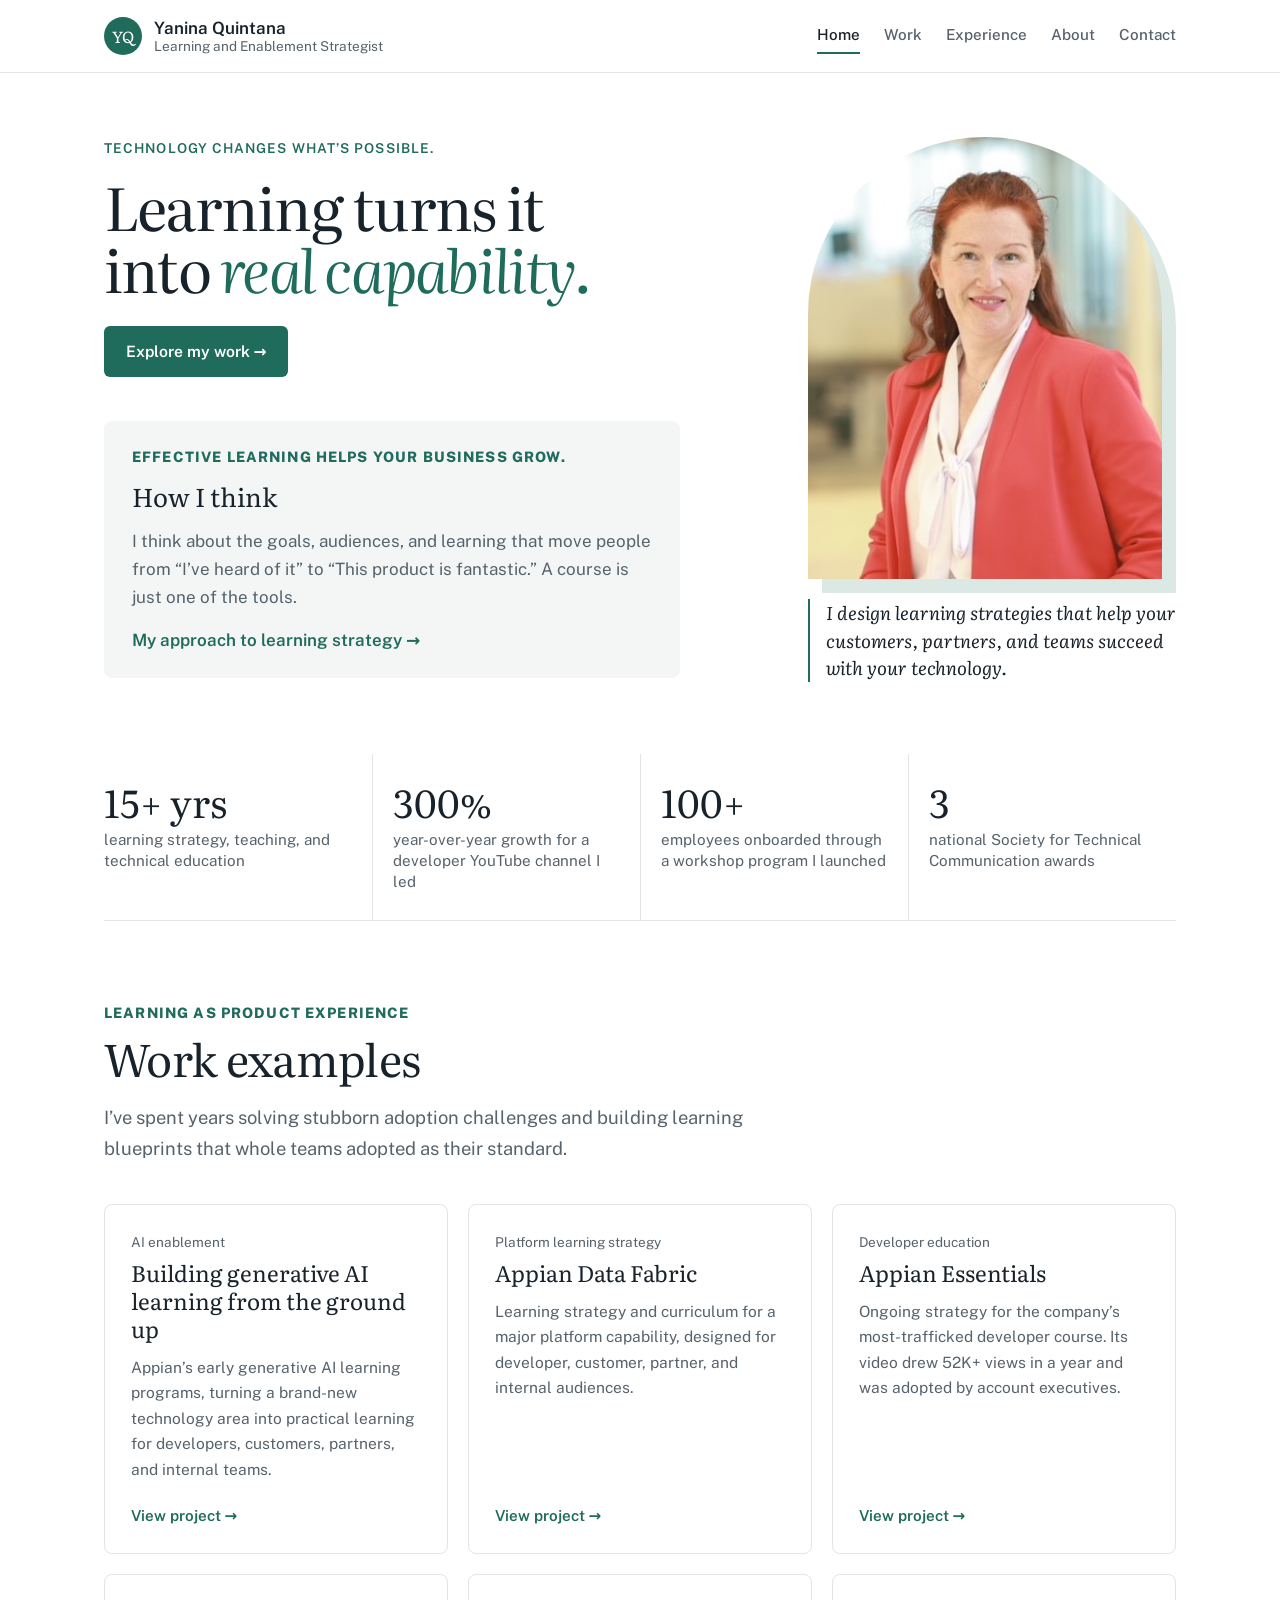
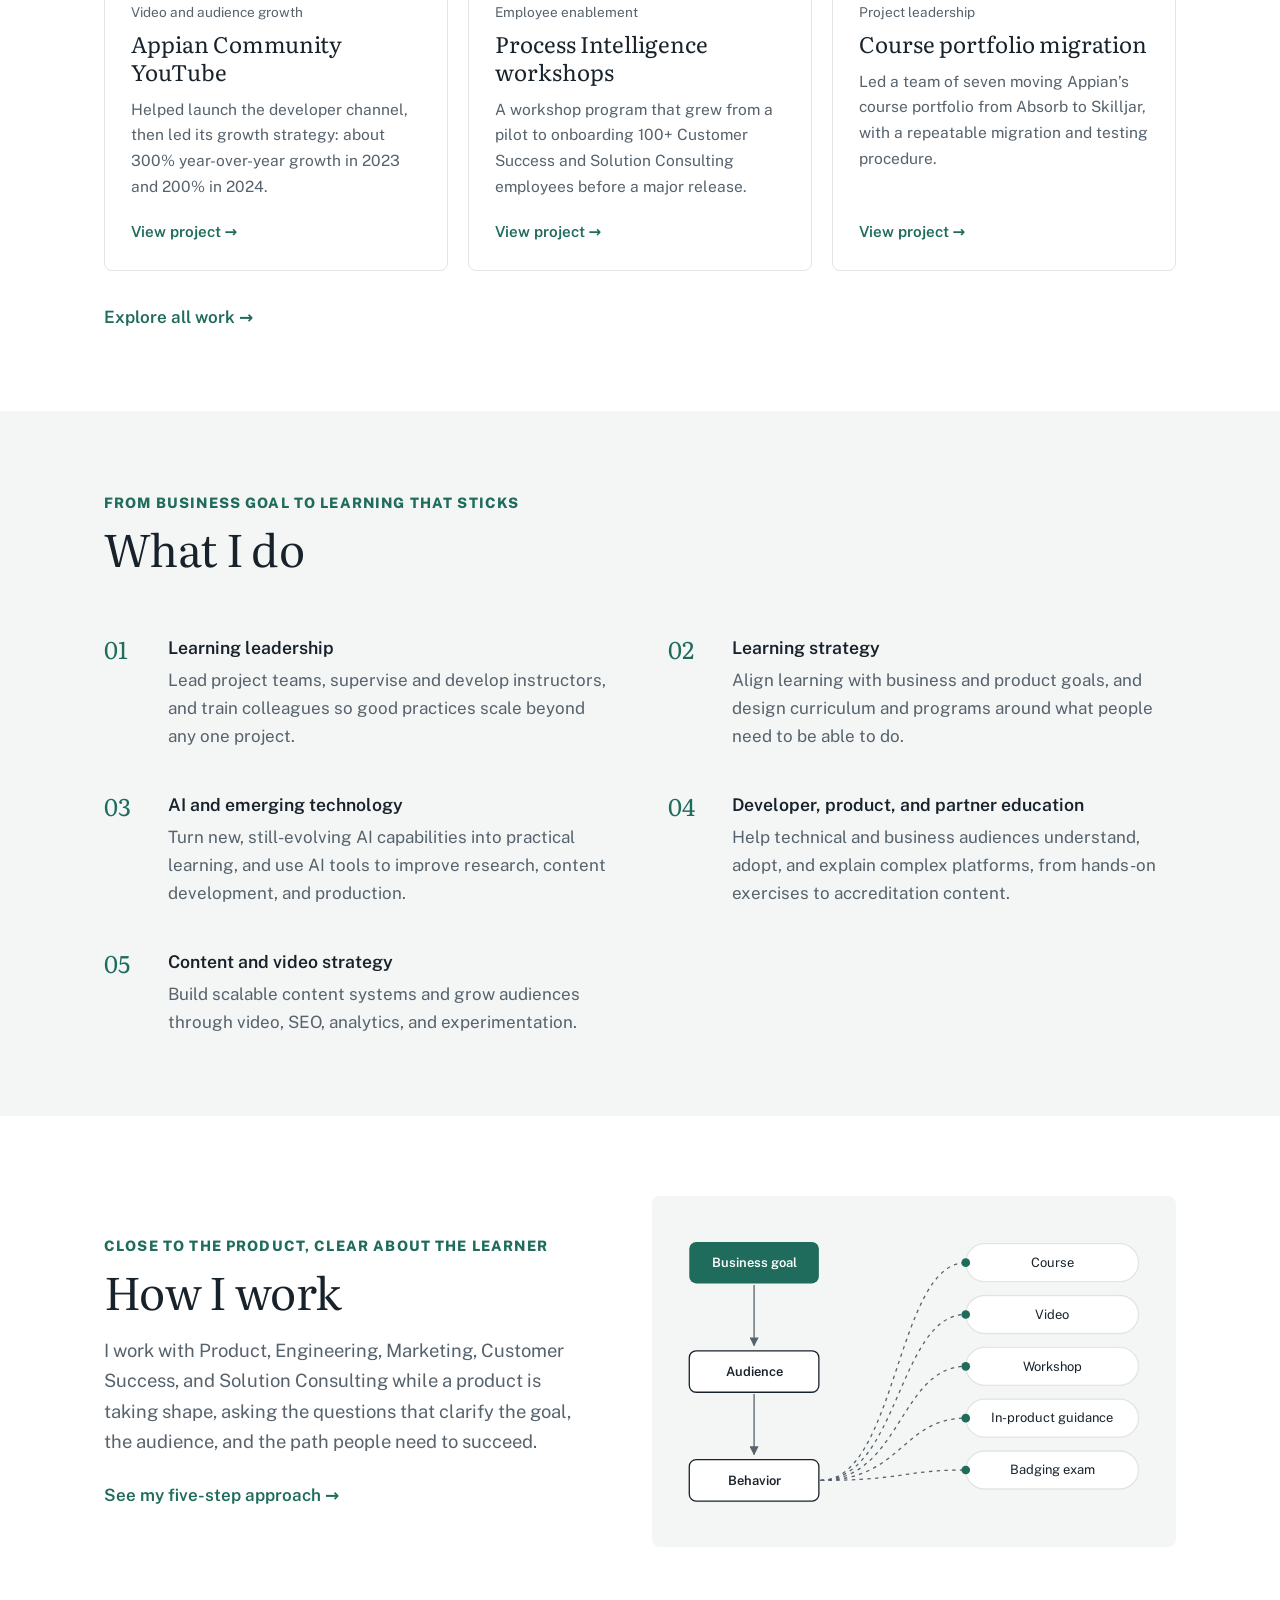
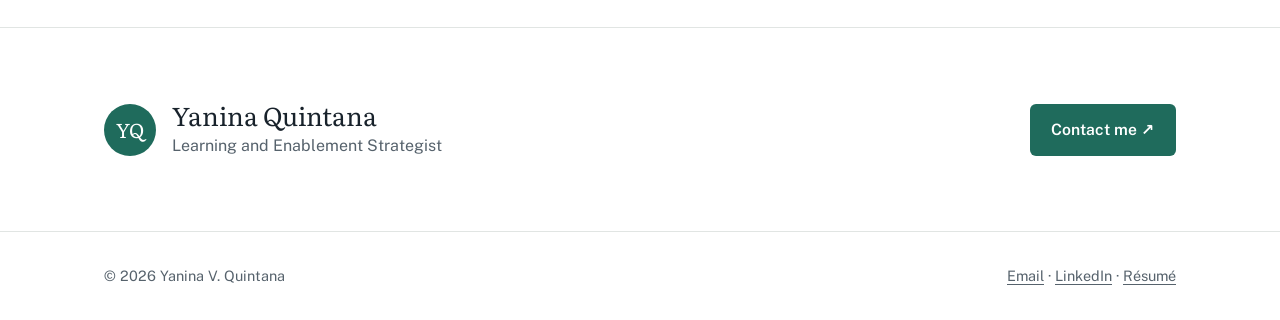
==== commit 81c099dd: "Add files via upload" ====
--- a/index.html
+++ b/index.html
@@ -218,6 +218,8 @@
 @media (max-width:900px){.hero-split{gap:2rem}}
 @media (max-width:640px){.hero-split{grid-template-columns:1fr}.hero-photo{justify-self:start;max-width:17rem}}
 .card-kicker{font-size:.9rem;font-weight:800;letter-spacing:.08em;text-transform:uppercase;color:var(--accent);margin-bottom:.4rem}
+.leadin{font-family:var(--sans) !important;font-style:normal !important;font-size:.9rem !important;font-weight:800;letter-spacing:.08em;text-transform:uppercase;color:var(--accent) !important;margin-bottom:.5rem}
+.work-h-stack{grid-template-columns:1fr}.work-intro{color:var(--muted);font-size:1.15rem;max-width:40rem;margin-top:.9rem}
 </style>
 </head>
 <body>
@@ -263,12 +265,12 @@
 
 <section id="selected-work">
   <div class="wrap">
-    <div class="work-h">
+    <div class="work-h work-h-stack">
       <div>
-        <p class="leadin">Learning as part of the product experience</p>
+        <p class="leadin">Learning as product experience</p>
         <h2>Work examples</h2>
+        <p class="work-intro">I’ve spent years solving stubborn adoption challenges and building learning blueprints that whole teams adopted as their standard.</p>
       </div>
-      <p>Working at the intersection of complex technology, product strategy, and learning that people actually use.</p>
     </div>
     <div class="cards">
     <a class="card" href="work.html#gen-ai">
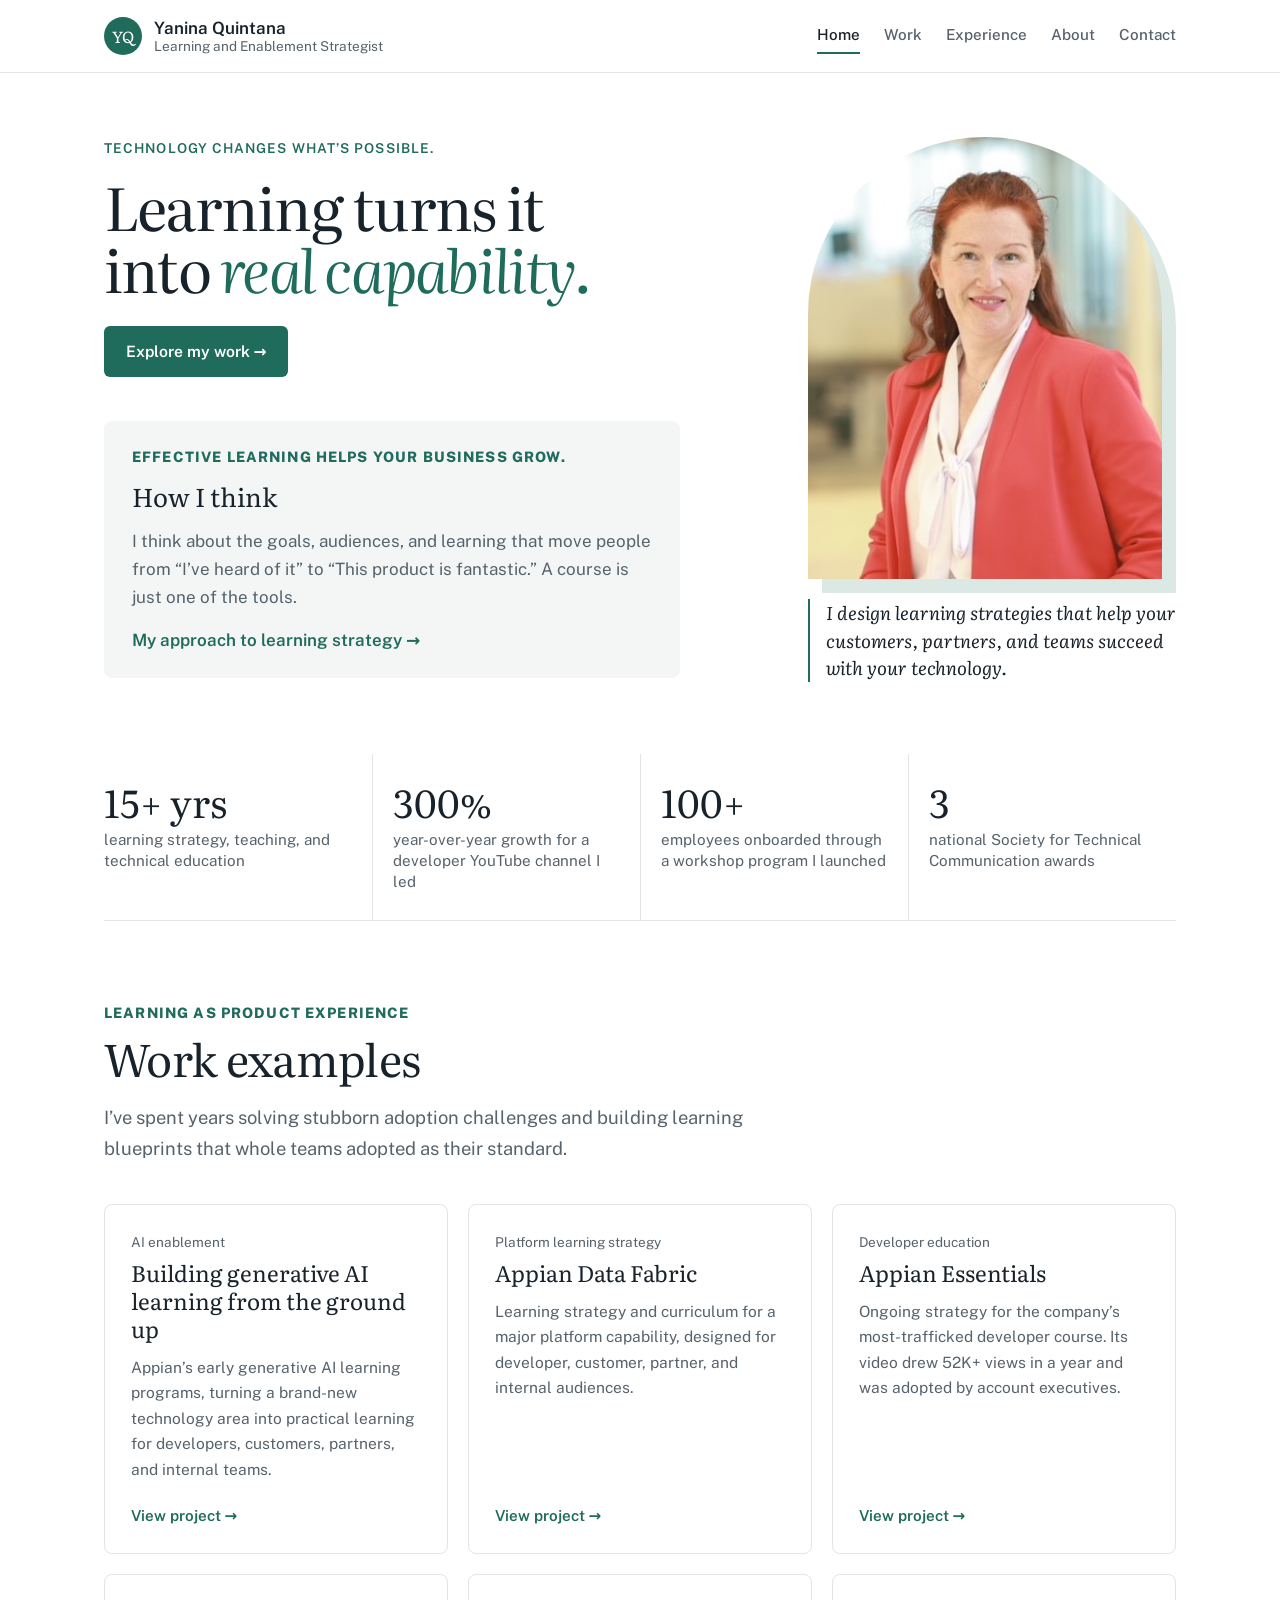
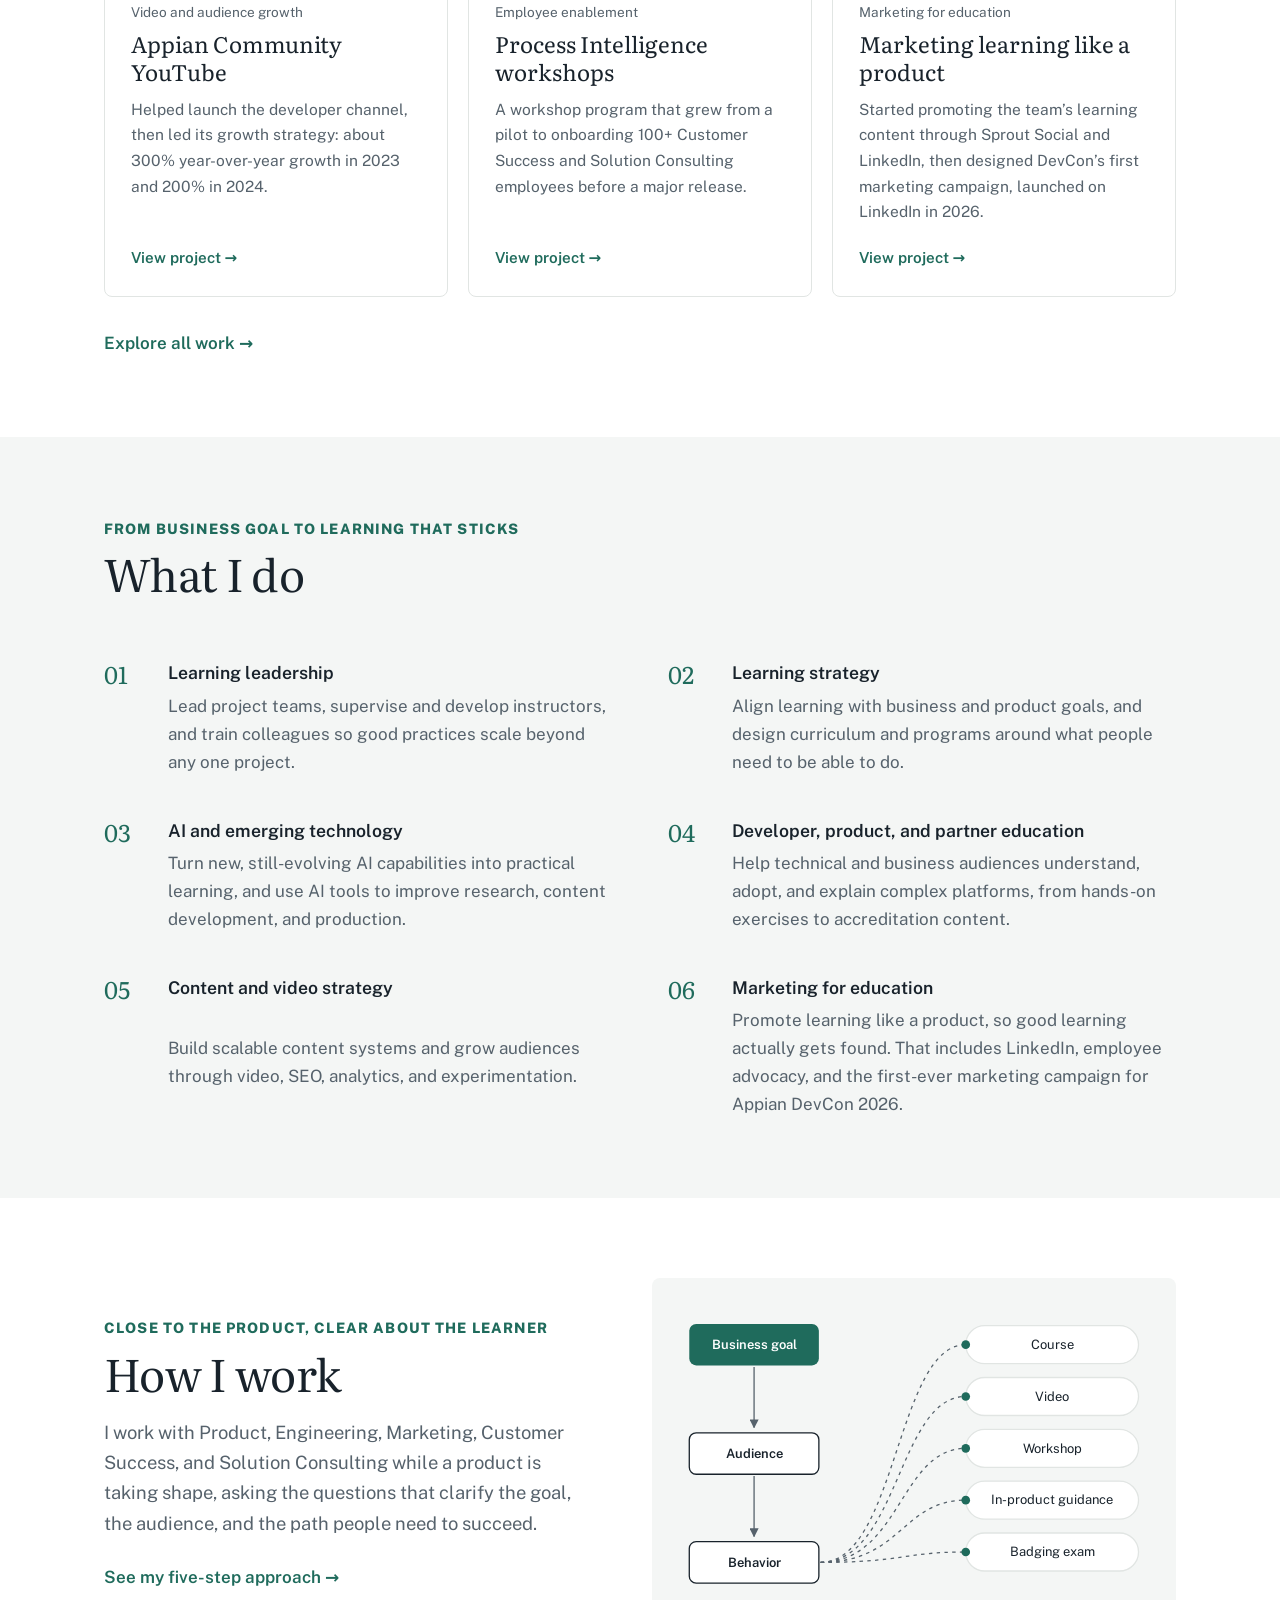
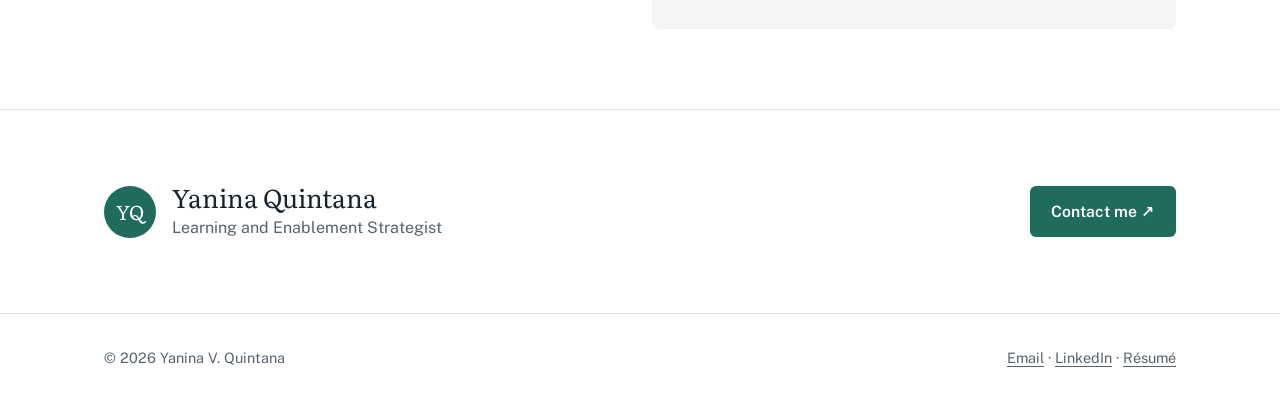
==== commit b7aa2518: "Add files via upload" ====
--- a/index.html
+++ b/index.html
@@ -303,10 +303,10 @@
       <p>A workshop program that grew from a pilot to onboarding 100+ Customer Success and Solution Consulting employees before a major release.</p>
       <span class="go">View project →</span>
     </a>
-    <a class="card" href="work.html#migration">
-      <span class="kind">Project leadership</span>
-      <h3>Course portfolio migration</h3>
-      <p>Led a team of seven moving Appian’s course portfolio from Absorb to Skilljar, with a repeatable migration and testing procedure.</p>
+    <a class="card" href="work.html#gtm">
+      <span class="kind">Marketing for education</span>
+      <h3>Marketing learning like a product</h3>
+      <p>Started promoting the team’s learning content through Sprout Social and LinkedIn, then designed DevCon’s first marketing campaign, launched on LinkedIn in 2026.</p>
       <span class="go">View project →</span>
     </a>
     </div>
@@ -329,6 +329,7 @@
       <li><span class="n">03</span><h3>AI and emerging technology</h3><p>Turn new, still-evolving AI capabilities into practical learning, and use AI tools to improve research, content development, and production.</p></li>
       <li><span class="n">04</span><h3>Developer, product, and partner education</h3><p>Help technical and business audiences understand, adopt, and explain complex platforms, from hands-on exercises to accreditation content.</p></li>
       <li><span class="n">05</span><h3>Content and video strategy</h3><p>Build scalable content systems and grow audiences through video, SEO, analytics, and experimentation.</p></li>
+      <li><span class="n">06</span><h3>Marketing for education</h3><p>Promote learning like a product, so good learning actually gets found. That includes LinkedIn, employee advocacy, and the first-ever marketing campaign for Appian DevCon 2026.</p></li>
     </ul>
   </div>
 </section>
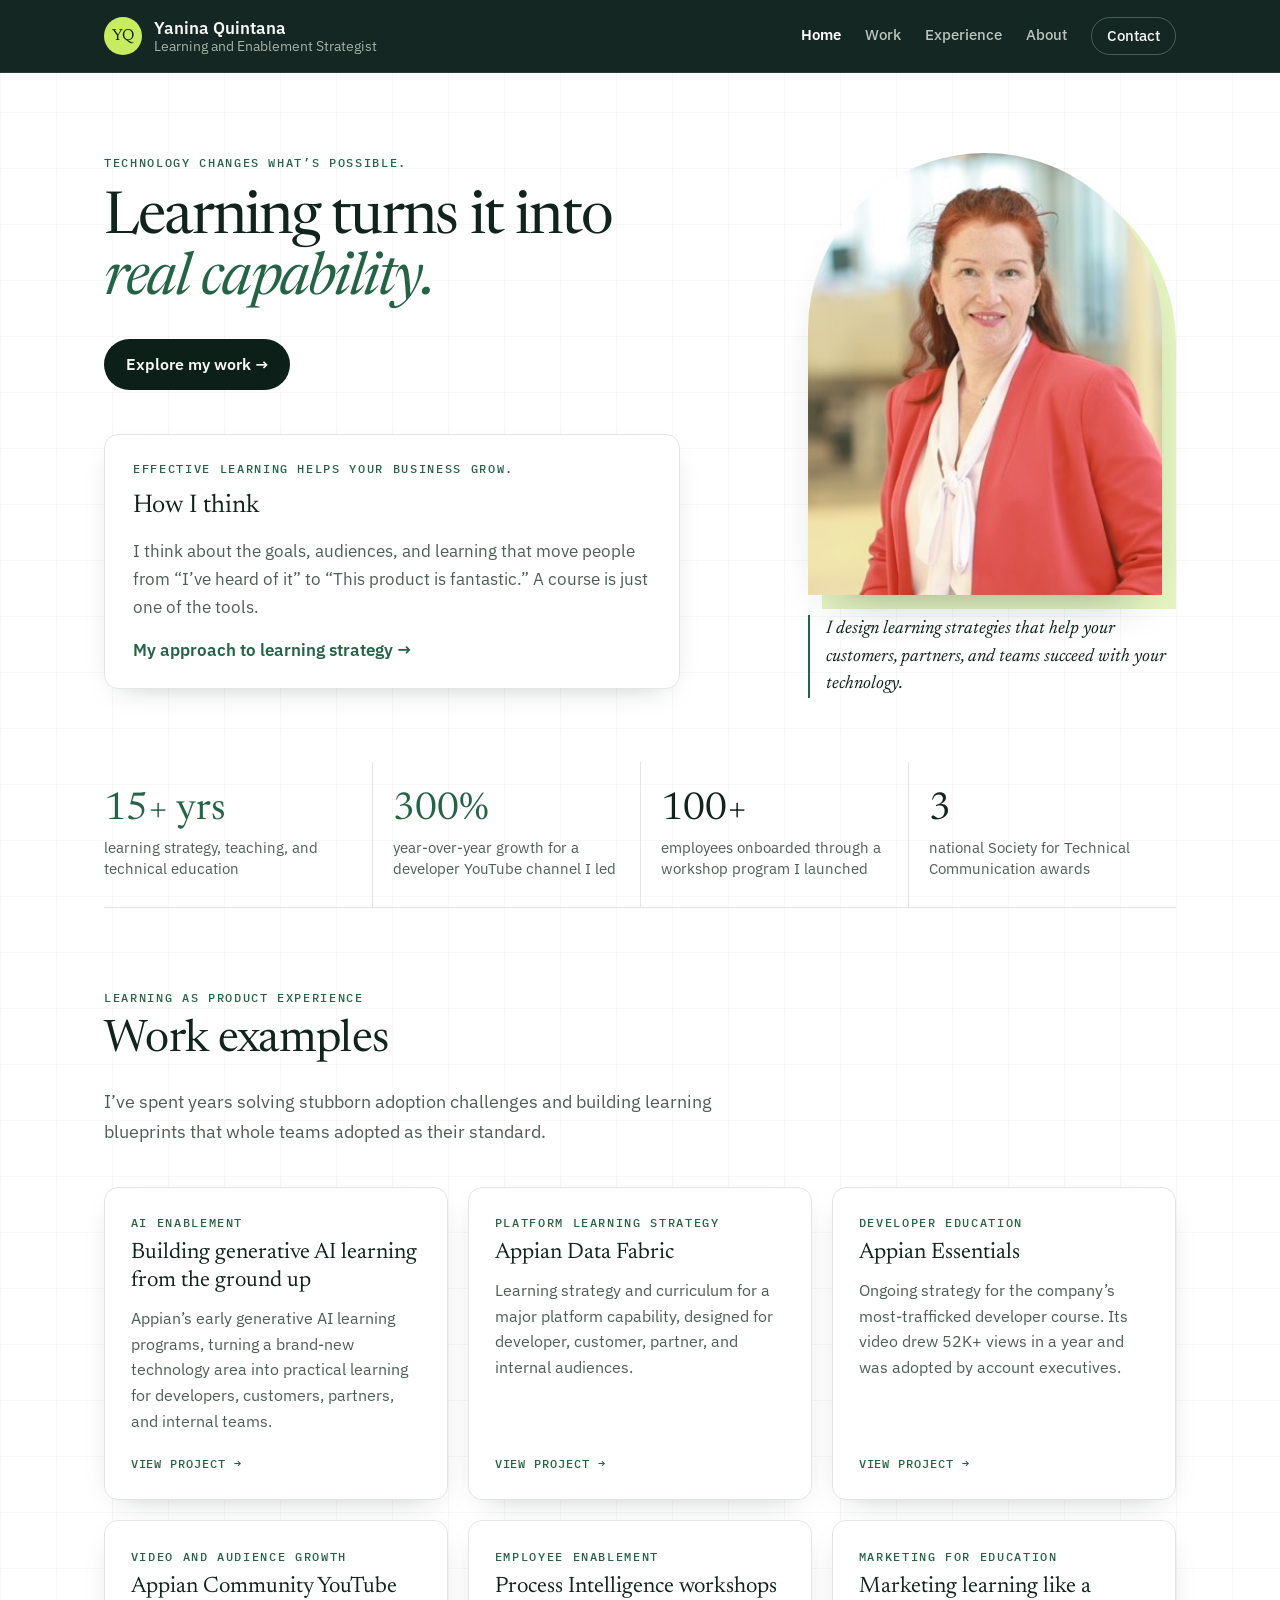
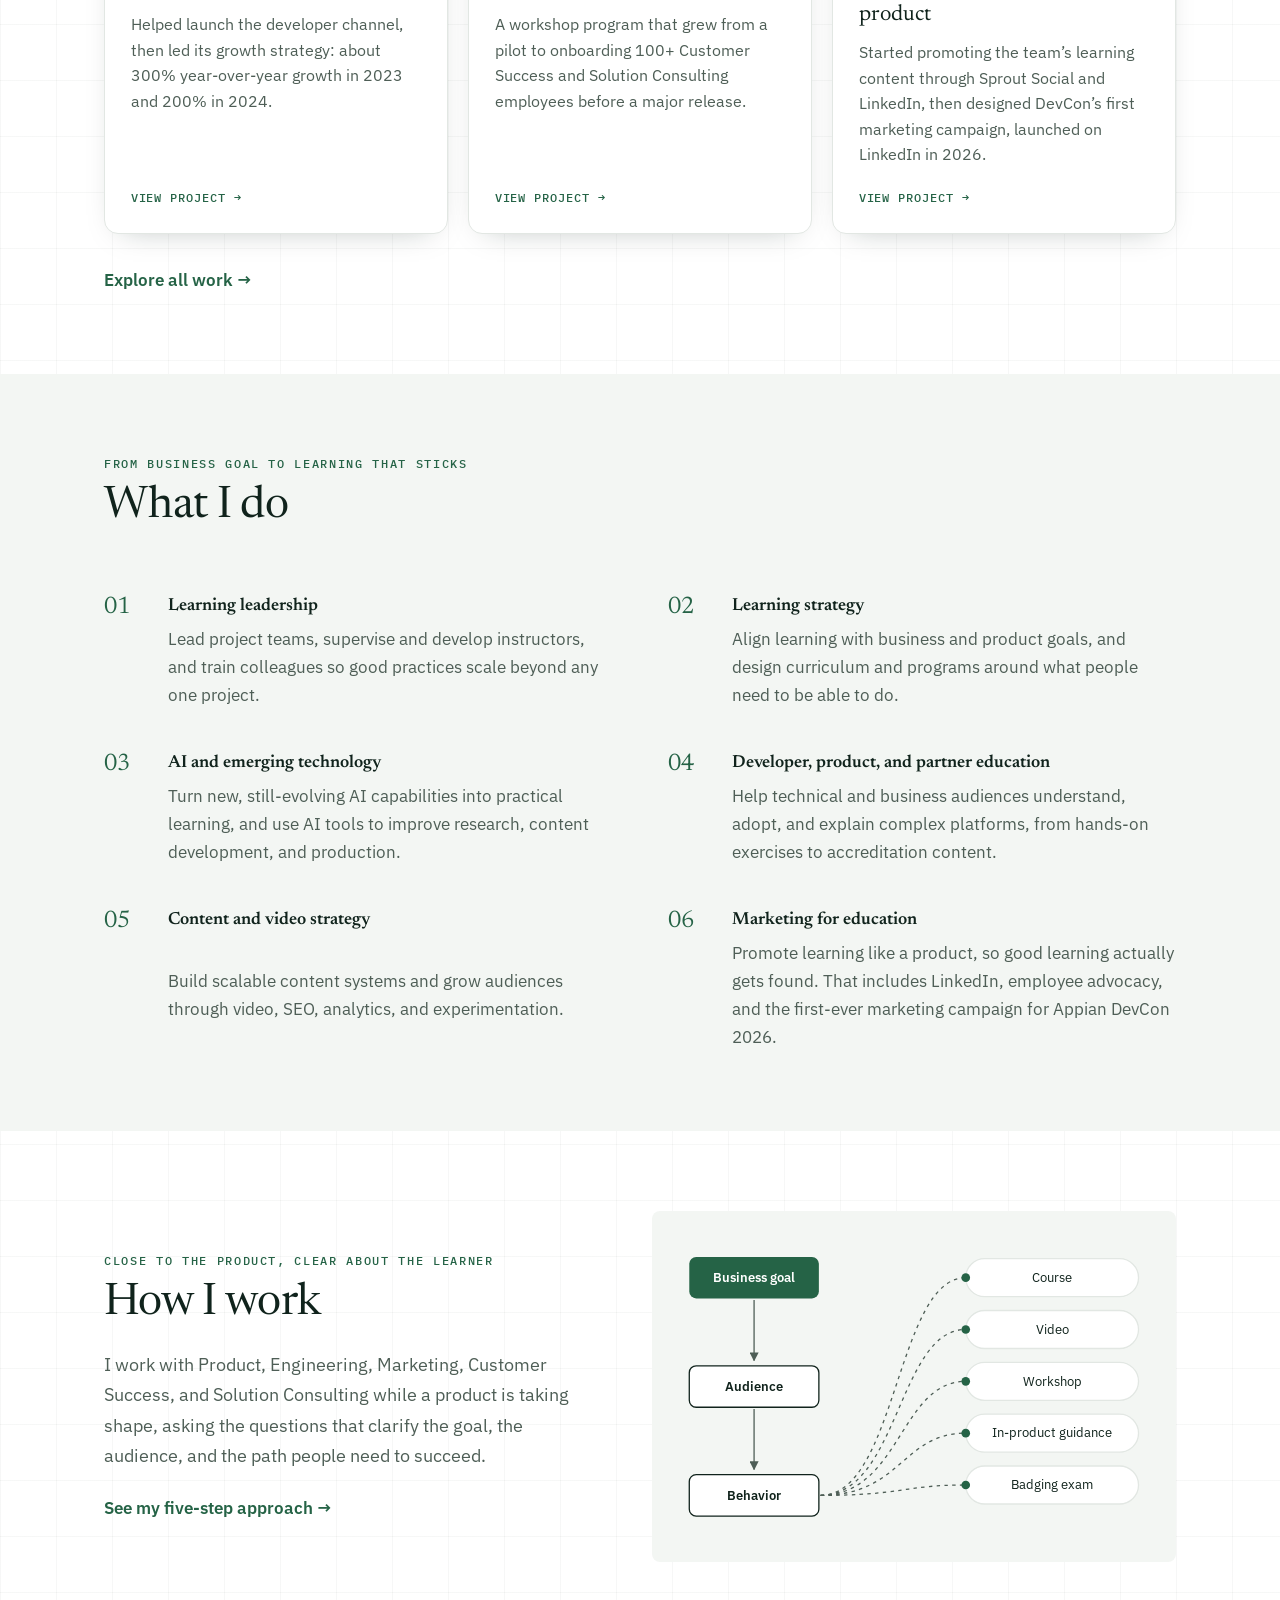
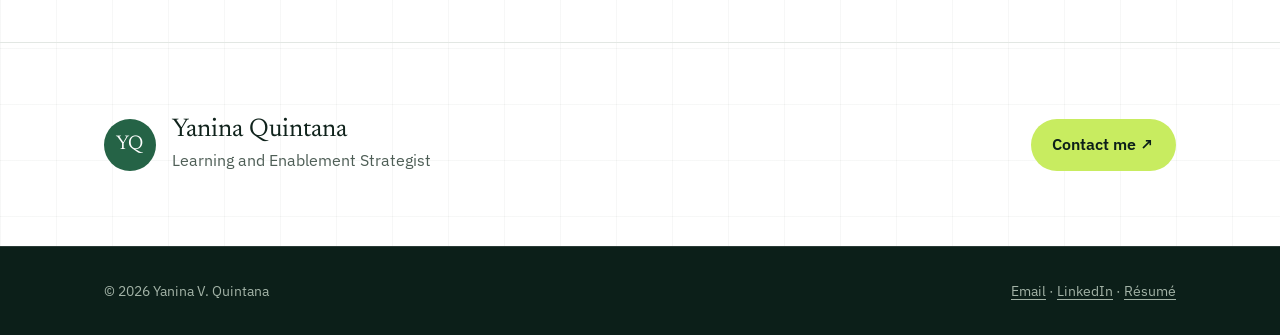
==== commit ab4752a7: "Redesign site and add release-to-learning case study - New dark green, white and lime visual style a" ====
--- a/index.html
+++ b/index.html
@@ -1,14 +1,23 @@
 <!DOCTYPE html>
 <html lang="en">
-<head>
+<head><!-- Google tag (gtag.js) -->
+<script async src="https://www.googletagmanager.com/gtag/js?id=G-6KFP8NZQ0K"></script>
+<script>
+  window.dataLayer = window.dataLayer || [];
+  function gtag(){dataLayer.push(arguments);}
+  gtag('js', new Date());
+
+  gtag('config', 'G-6KFP8NZQ0K');
+</script> 
 <meta charset="utf-8">
+<meta name="theme-color" content="#0C1F19">
 <meta name="viewport" content="width=device-width, initial-scale=1, viewport-fit=cover">
 <title>Yanina Quintana | Learning and Enablement Strategist</title>
 <meta name="description" content="Yanina Quintana, learning and enablement strategist: learning strategy, AI enablement, and product education for complex technology.">
 <meta property="og:title" content="Yanina Quintana | Learning and Enablement Strategist">
 <meta property="og:description" content="Yanina Quintana, learning and enablement strategist: learning strategy, AI enablement, and product education for complex technology.">
 <link rel="preconnect" href="https://fonts.googleapis.com"><link rel="preconnect" href="https://fonts.gstatic.com" crossorigin>
-<link href="https://fonts.googleapis.com/css2?family=Literata:ital,opsz,wght@0,7..72,400;1,7..72,400&family=Public+Sans:wght@400;500;600&display=swap" rel="stylesheet">
+<link href="https://fonts.googleapis.com/css2?family=Newsreader:ital,opsz,wght@0,6..72,400;0,6..72,500;1,6..72,400&amp;family=IBM+Plex+Sans:wght@400;500;600&amp;family=IBM+Plex+Mono:wght@400;500&amp;display=swap" rel="stylesheet">
 <style>:root{--bg:#FFFFFF;--soft:#F4F6F5;--ink:#18222B;--muted:#56626C;--accent:#1F6B5C;--accent-2:#0F4F43;--rule:#E1E5E3;
 --serif:"Literata",Georgia,"Times New Roman",serif;--sans:"Public Sans",system-ui,-apple-system,"Segoe UI",sans-serif;
 box-sizing:border-box;padding-top:env(safe-area-inset-top,0px);padding-bottom:env(safe-area-inset-bottom,0px)}
@@ -220,6 +229,127 @@
 .card-kicker{font-size:.9rem;font-weight:800;letter-spacing:.08em;text-transform:uppercase;color:var(--accent);margin-bottom:.4rem}
 .leadin{font-family:var(--sans) !important;font-style:normal !important;font-size:.9rem !important;font-weight:800;letter-spacing:.08em;text-transform:uppercase;color:var(--accent) !important;margin-bottom:.5rem}
 .work-h-stack{grid-template-columns:1fr}.work-intro{color:var(--muted);font-size:1.15rem;max-width:40rem;margin-top:.9rem}
+
+/* ===== Lovable-inspired theme: dark green, cream, lime ===== */
+:root,:root:not([data-theme="light"]),:root[data-theme="dark"]{
+  --bg:#FFFFFF;--soft:#F3F6F3;--card:#FFFFFF;--ink:#10231C;--muted:#4E5E56;
+  --accent:#256346;--accent-2:#1A4B34;--rule:#E2E7E3;--lime:#C8EC60;--lime-pale:#E6F4C2;--peach:#FBE1D5;
+  --night:#0C1F19;--night-2:#132A22;
+  --serif:"Newsreader",Georgia,"Times New Roman",serif;
+  --sans:"IBM Plex Sans",system-ui,-apple-system,"Segoe UI",sans-serif;
+  --mono:"IBM Plex Mono",ui-monospace,"SFMono-Regular",Menlo,monospace;
+  color-scheme:light;
+}
+@media (prefers-color-scheme:dark){:root,:root:not([data-theme="light"]){
+  --bg:#FFFFFF;--soft:#F3F6F3;--card:#FFFFFF;--ink:#10231C;--muted:#4E5E56;
+  --accent:#256346;--accent-2:#1A4B34;--rule:#E2E7E3;}}
+body{font-family:var(--sans);background-color:var(--bg);color:var(--ink);
+  background-image:linear-gradient(rgba(16,35,28,.035) 1px,transparent 1px),linear-gradient(90deg,rgba(16,35,28,.035) 1px,transparent 1px);
+  background-size:56px 56px}
+
+/* dark bands: header, page tops, recommendations, CTA, footer */
+.site-head,.hero-solo,.work-top,.page-head,.recs-dark,.cta,.site-foot{
+  --bg:#0C1F19;--soft:#132A22;--card:#132A22;--ink:#F6F8F4;--muted:#A3B3A7;
+  --accent:#C8EC60;--accent-2:#B5DA48;--rule:rgba(246,248,244,.13);
+  background-color:#0C1F19;color:#F6F8F4;
+  background-image:linear-gradient(rgba(246,248,244,.04) 1px,transparent 1px),linear-gradient(90deg,rgba(246,248,244,.04) 1px,transparent 1px);
+  background-size:56px 56px;border-color:rgba(246,248,244,.13)}
+.site-head{background-color:rgba(12,31,25,.96);backdrop-filter:blur(8px);background-image:none;border-bottom:1px solid rgba(246,248,244,.1)}
+.site-head .brand{color:#F6F8F4}
+.site-head .mono{background:var(--lime);color:#0C1F19;font-family:var(--serif)}
+.site-head nav a{color:#B9C4BC;border-bottom:0}
+.site-head nav a:hover,.site-head nav a[aria-current]{color:#fff}
+.site-head nav a[aria-current]{font-weight:600}
+.site-head nav a[href="contact.html"]{border:1px solid rgba(246,248,244,.25);border-radius:999px;padding:.35rem .95rem;color:#F6F8F4}
+.site-head nav a[href="contact.html"]:hover{background:var(--lime);color:#0C1F19;border-color:var(--lime)}
+.site-foot{background-image:none}
+.site-foot a{color:#B9C4BC}
+
+/* type */
+h1,h2,h3,.statement,.serif{font-family:var(--serif)}
+h1{letter-spacing:-.025em}
+em.acc,h1 em,h2 em{font-family:var(--serif);font-style:italic;color:var(--accent)}
+.hero-solo h1,.work-top h1,.page-head h1{color:#F6F8F4}
+.lede{color:var(--muted)}
+
+/* monospace labels */
+.eyebrow,.leadin,.card-kicker,.kind,.wk-kind,.wk-label,.label,.wb h3,.channels small,.facts h3,.go,.rec figcaption b{
+  font-family:var(--mono) !important;font-style:normal !important;font-weight:500 !important;
+  font-size:.74rem !important;letter-spacing:.14em !important;text-transform:uppercase !important;color:var(--accent) !important}
+.go{letter-spacing:.08em !important}
+
+/* buttons */
+.btn{border-radius:999px;font-family:var(--sans)}
+.btn-solid{background:var(--lime);color:#0C1F19}
+.btn-solid:hover{background:#B5DA48}
+.btn-line{box-shadow:inset 0 0 0 1px var(--rule);color:var(--ink)}
+.more,.sample{color:var(--accent)}
+
+/* cards */
+.card,.think-card,.areas div{background:var(--card);border:1px solid var(--rule);border-radius:14px;box-shadow:0 10px 30px -18px rgba(12,31,25,.35)}
+.card:hover{border-color:var(--accent);transform:translateY(-2px)}
+.card{transition:transform .15s,border-color .15s}
+.card h3{font-family:var(--serif);font-weight:400}
+.think-card{border-radius:14px}
+
+/* pills */
+.wk-tags li,.chips li{font-family:var(--mono);font-size:.72rem;letter-spacing:.06em;text-transform:uppercase;
+  background:var(--lime-pale);color:#1E3A2B;border:0;border-radius:999px;padding:.3rem .75rem}
+.page-head .chips li,.work-top .chips li{background:rgba(200,236,96,.15);color:#E8F5C4}
+
+/* numbers */
+.stats b,.wk-num,.dolist .n,.steps li::before{font-family:var(--serif);font-weight:400}
+.stats b{color:var(--ink)}
+.stats div:first-child b,.stats div:nth-child(2) b{color:var(--accent)}
+
+/* section accents */
+.wb,.about-head,.about-quote,.sn-box,.hero-photo figcaption,.rec{border-left-color:var(--accent)}
+.hero-photo figcaption{color:#D8DFD9}
+.arch::before{background:#1F3A30 !important}
+section.soft{background:var(--soft)}
+
+/* recommendations */
+.recs-dark .recs-h{color:#F6F8F4}
+.recs-dark .rec{border-left-color:var(--lime)}
+.recs-dark .rec blockquote{color:#F6F8F4}
+.recs-dark .rec figcaption span{color:#A3B3A7}
+.recs-links a{color:var(--lime)}
+
+/* CTA */
+.cta h2{color:#F6F8F4}
+.stats{margin-top:3rem}
+.hero-solo{padding-bottom:5rem}
+.feat-wrap{padding:3.5rem 0 1rem}
+.feat-label{display:flex;align-items:center;gap:.75rem;font-family:var(--mono);font-size:.72rem;letter-spacing:.14em;text-transform:uppercase;color:var(--accent);margin:0 0 1.25rem}
+.feat-label span{font-weight:600}.feat-label i{display:block;width:2.5rem;height:1px;background:var(--rule)}
+.feat{--ink:#F6F8F4;--muted:#A3B3A7;--rule:rgba(246,248,244,.14);display:grid;grid-template-columns:1.5fr 1fr;gap:2.5rem;align-items:end;
+  background:#0C1F19;color:#F6F8F4;border-radius:18px;padding:2.5rem 2.75rem;box-shadow:0 30px 60px -30px rgba(12,31,25,.6);
+  background-image:linear-gradient(rgba(246,248,244,.04) 1px,transparent 1px),linear-gradient(90deg,rgba(246,248,244,.04) 1px,transparent 1px);background-size:56px 56px}
+.feat-kicker{font-family:var(--mono);font-size:.72rem;letter-spacing:.14em;text-transform:uppercase;color:var(--lime);margin:0 0 1rem}
+.feat-kicker b{font-size:.6rem;margin-right:.35rem}
+.feat h2{font-family:var(--serif);font-weight:400;font-size:clamp(2.2rem,4.5vw,3.4rem);line-height:1.02;letter-spacing:-.025em;color:#F6F8F4;margin:0 0 1.25rem}
+.feat h2 em{font-style:italic;color:var(--lime)}
+.feat-desc{color:#BFCBC2;max-width:30rem;margin:0 0 1.75rem;line-height:1.6}
+.feat-stats{display:grid;grid-template-columns:repeat(3,1fr);margin:0;border:1px solid rgba(246,248,244,.16);border-radius:10px;overflow:hidden}
+.feat-stats div{padding:1rem 1rem 1.1rem}
+.feat-stats div+div{border-left:1px solid rgba(246,248,244,.16)}
+.feat-stats dt{font-family:var(--serif);font-size:2.3rem;line-height:1;color:#F6F8F4;margin-bottom:.6rem}
+.feat-stats dt.lime{color:var(--lime)}
+.feat-stats dd{margin:0;font-family:var(--mono);font-size:.62rem;letter-spacing:.1em;text-transform:uppercase;color:#A3B3A7;line-height:1.5}
+@media (max-width:860px){.feat{grid-template-columns:1fr;padding:2rem 1.5rem}}
+
+/* Home: light editorial hero, dark reserved for the featured case study */
+.hero-solo{--bg:#FFFFFF;--soft:#F3F6F3;--card:#FFFFFF;--ink:#10231C;--muted:#4E5E56;--accent:#256346;--rule:#E2E7E3;
+  background:transparent;color:var(--ink);border-bottom:0;padding:5rem 0 3rem}
+.hero-solo h1{color:var(--ink)}
+.hero-solo .eyebrow{color:var(--accent) !important}
+.hero-solo .btn-solid{background:#0C1F19;color:#F6F8F4}
+.hero-solo .btn-solid:hover{background:#256346}
+.hero-solo .think-card{background:var(--card);border:1px solid var(--rule)}
+.arch::before{background:var(--lime-pale) !important}
+.arch img{box-shadow:0 24px 50px -30px rgba(12,31,25,.45)}
+.hero-photo figcaption{color:var(--ink);border-left-color:var(--accent)}
+.stats{margin-top:1rem}
 </style>
 </head>
 <body>
@@ -242,7 +372,7 @@
         <p class="card-kicker">Effective learning helps your business grow.</p>
         <h2>How I think</h2>
         <p>I think about the goals, audiences, and learning that move people from “I’ve heard of it” to “This product is fantastic.” A course is just one of the tools.</p>
-        <a class="more" href="about.html#approach">My approach to learning strategy →</a>
+        <a class="more" href="about.html">My approach to learning strategy →</a>
       </div>
     </div>
     <figure class="hero-photo">
@@ -251,6 +381,8 @@
     </figure>
   </div>
 </section>
+
+
 
 
 
@@ -340,7 +472,7 @@
       <p class="leadin">Close to the product, clear about the learner</p>
       <h2>How I work</h2>
       <p class="body">I work with Product, Engineering, Marketing, Customer Success, and Solution Consulting while a product is taking shape, asking the questions that clarify the goal, the audience, and the path people need to succeed.</p>
-      <a class="more" href="about.html#approach">See my five-step approach →</a>
+      <a class="more" href="about.html">See my five-step approach →</a>
     </div>
     <div class="map" role="img" aria-label="Diagram: a business goal leads to an audience and behavior, then to a mix of learning formats such as courses, video, workshops, in-product guidance, and badges.">
       <svg viewBox="0 0 560 360" xmlns="http://www.w3.org/2000/svg" aria-hidden="true">
@@ -395,4 +527,4 @@
   </div>
 </footer>
 </body>
-</html>+</html>
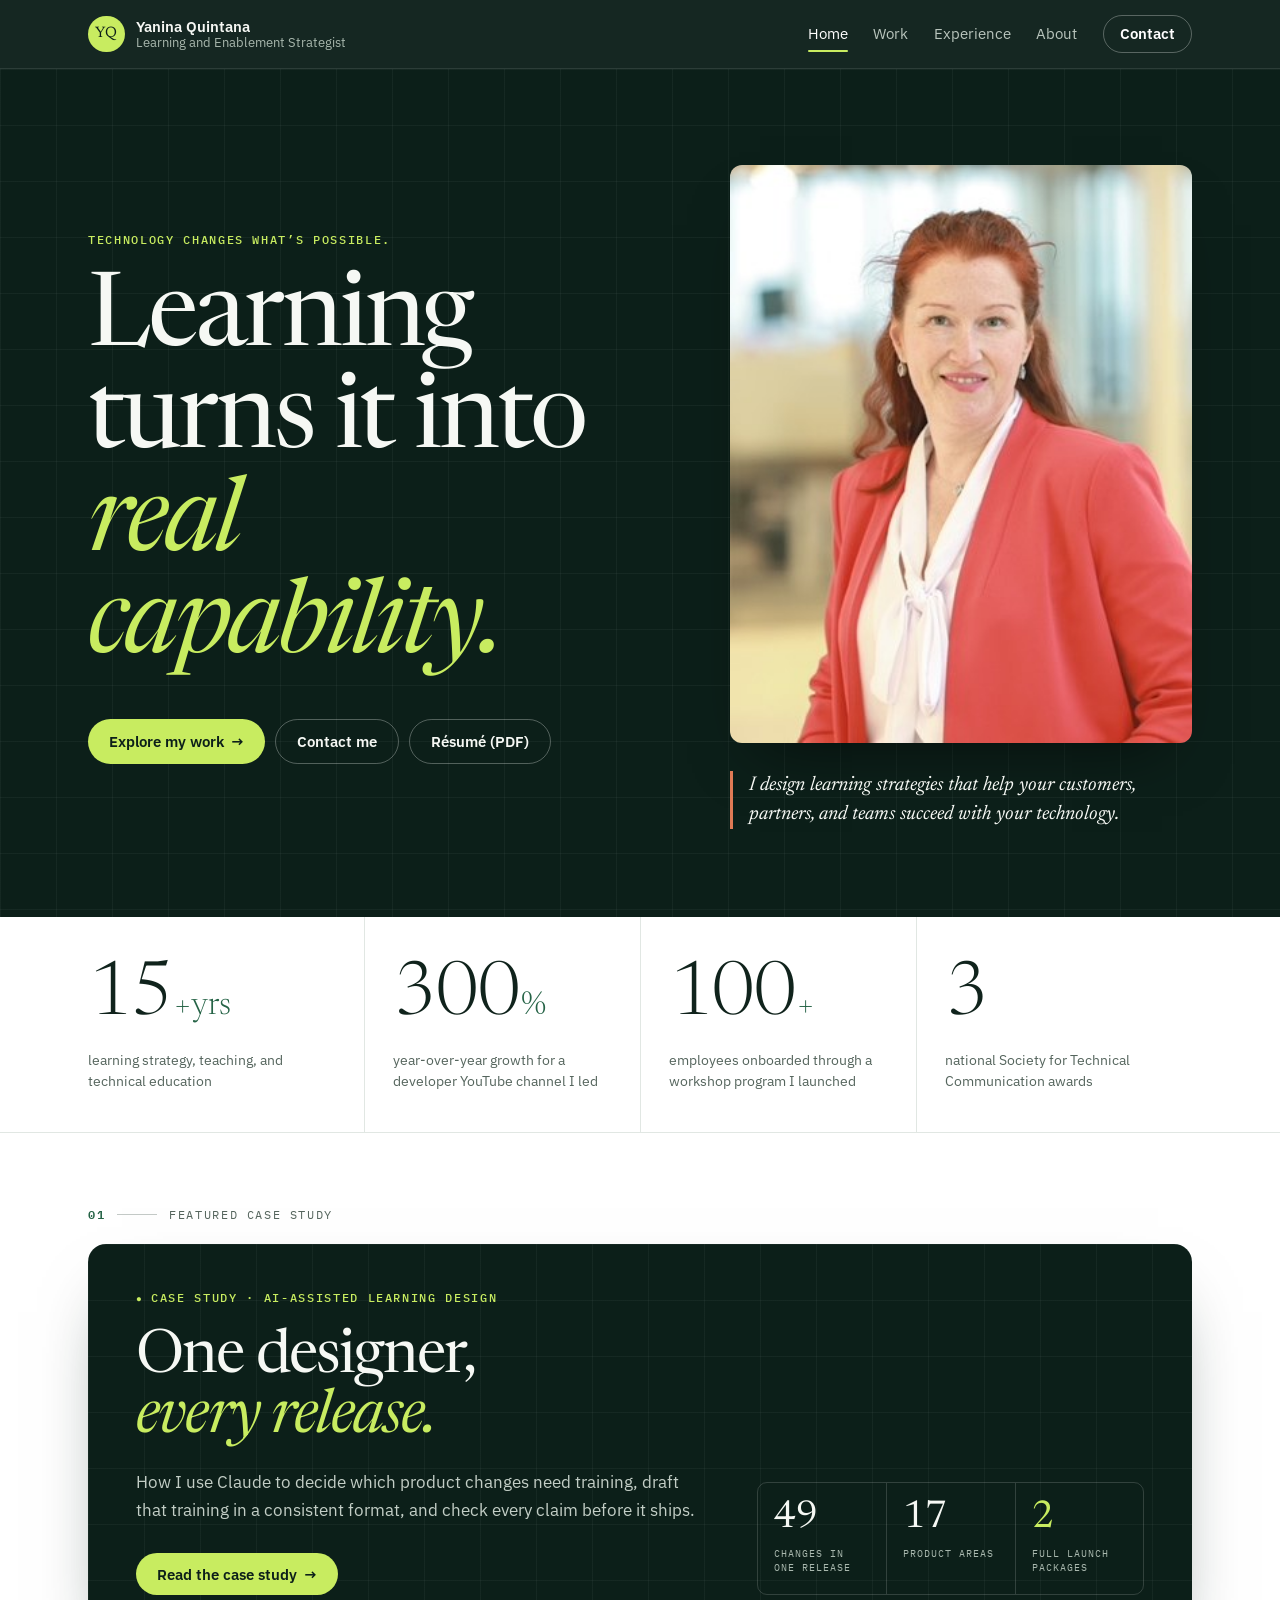
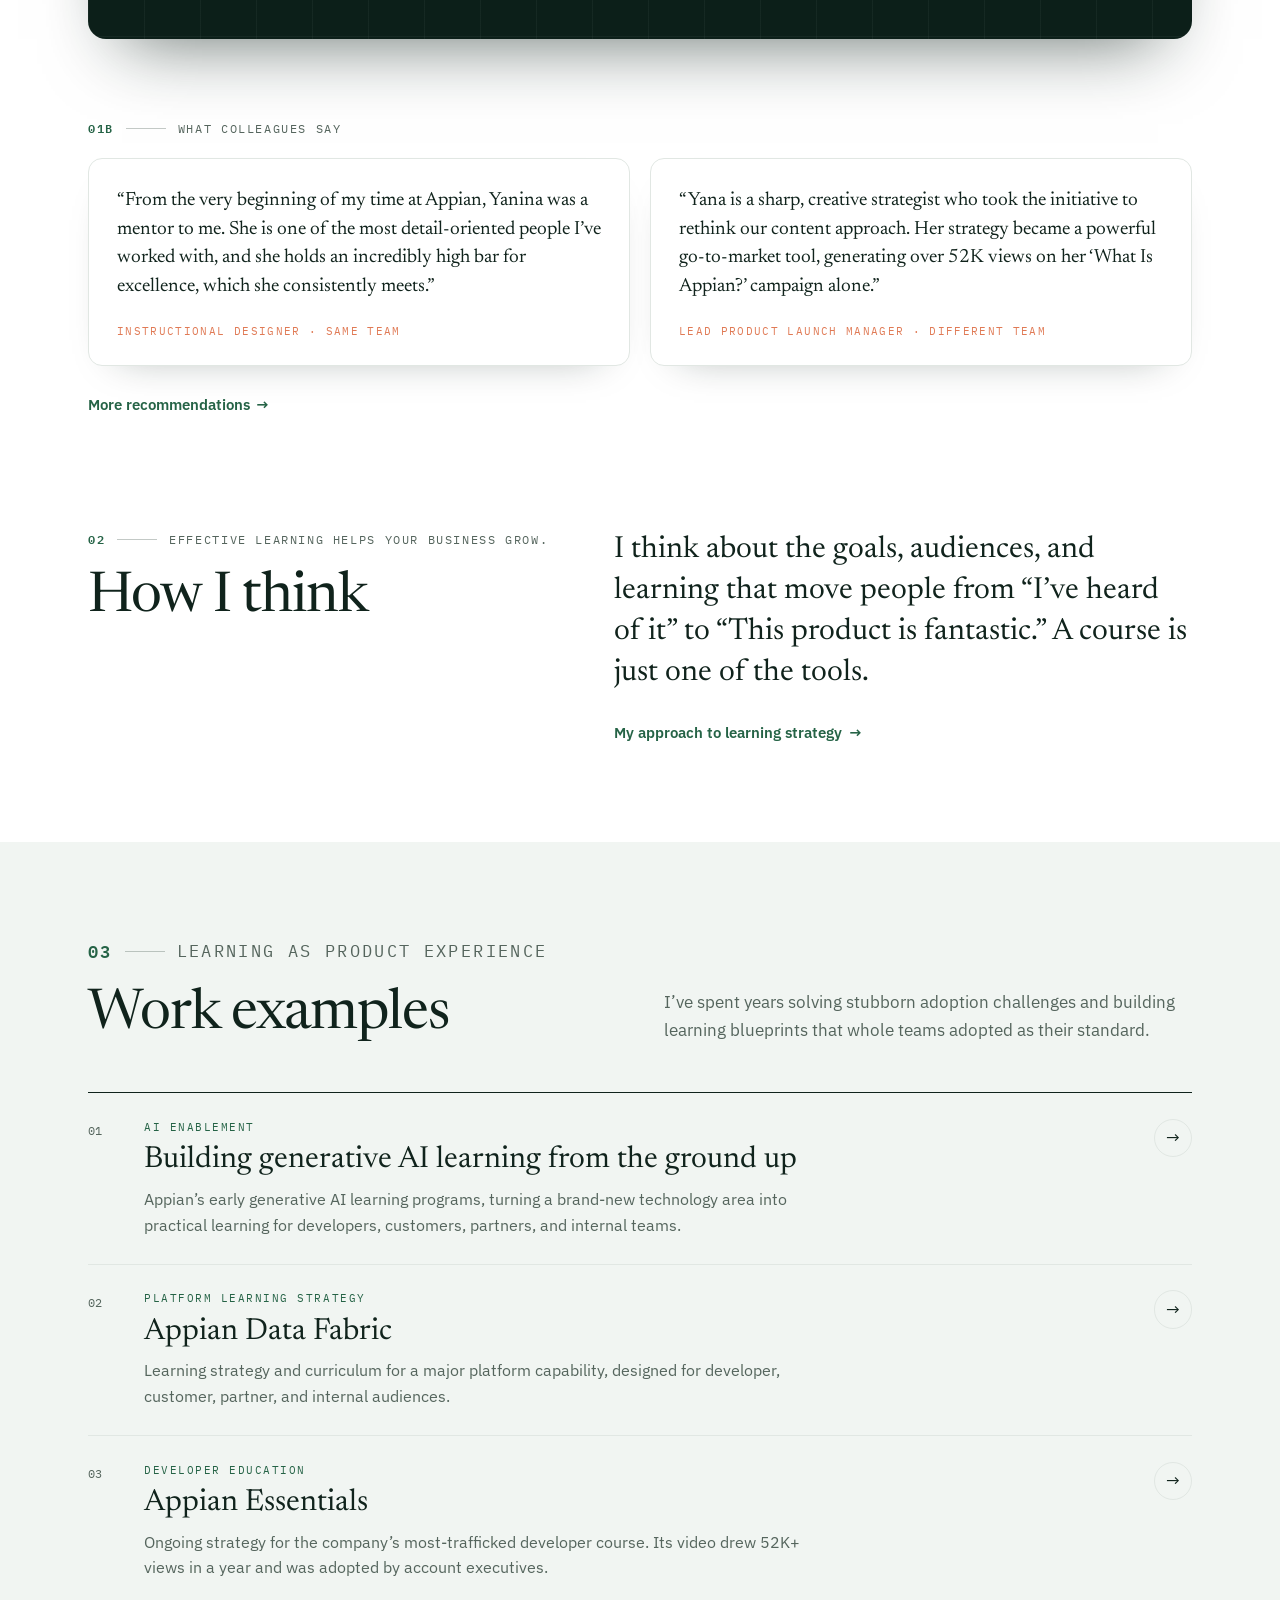
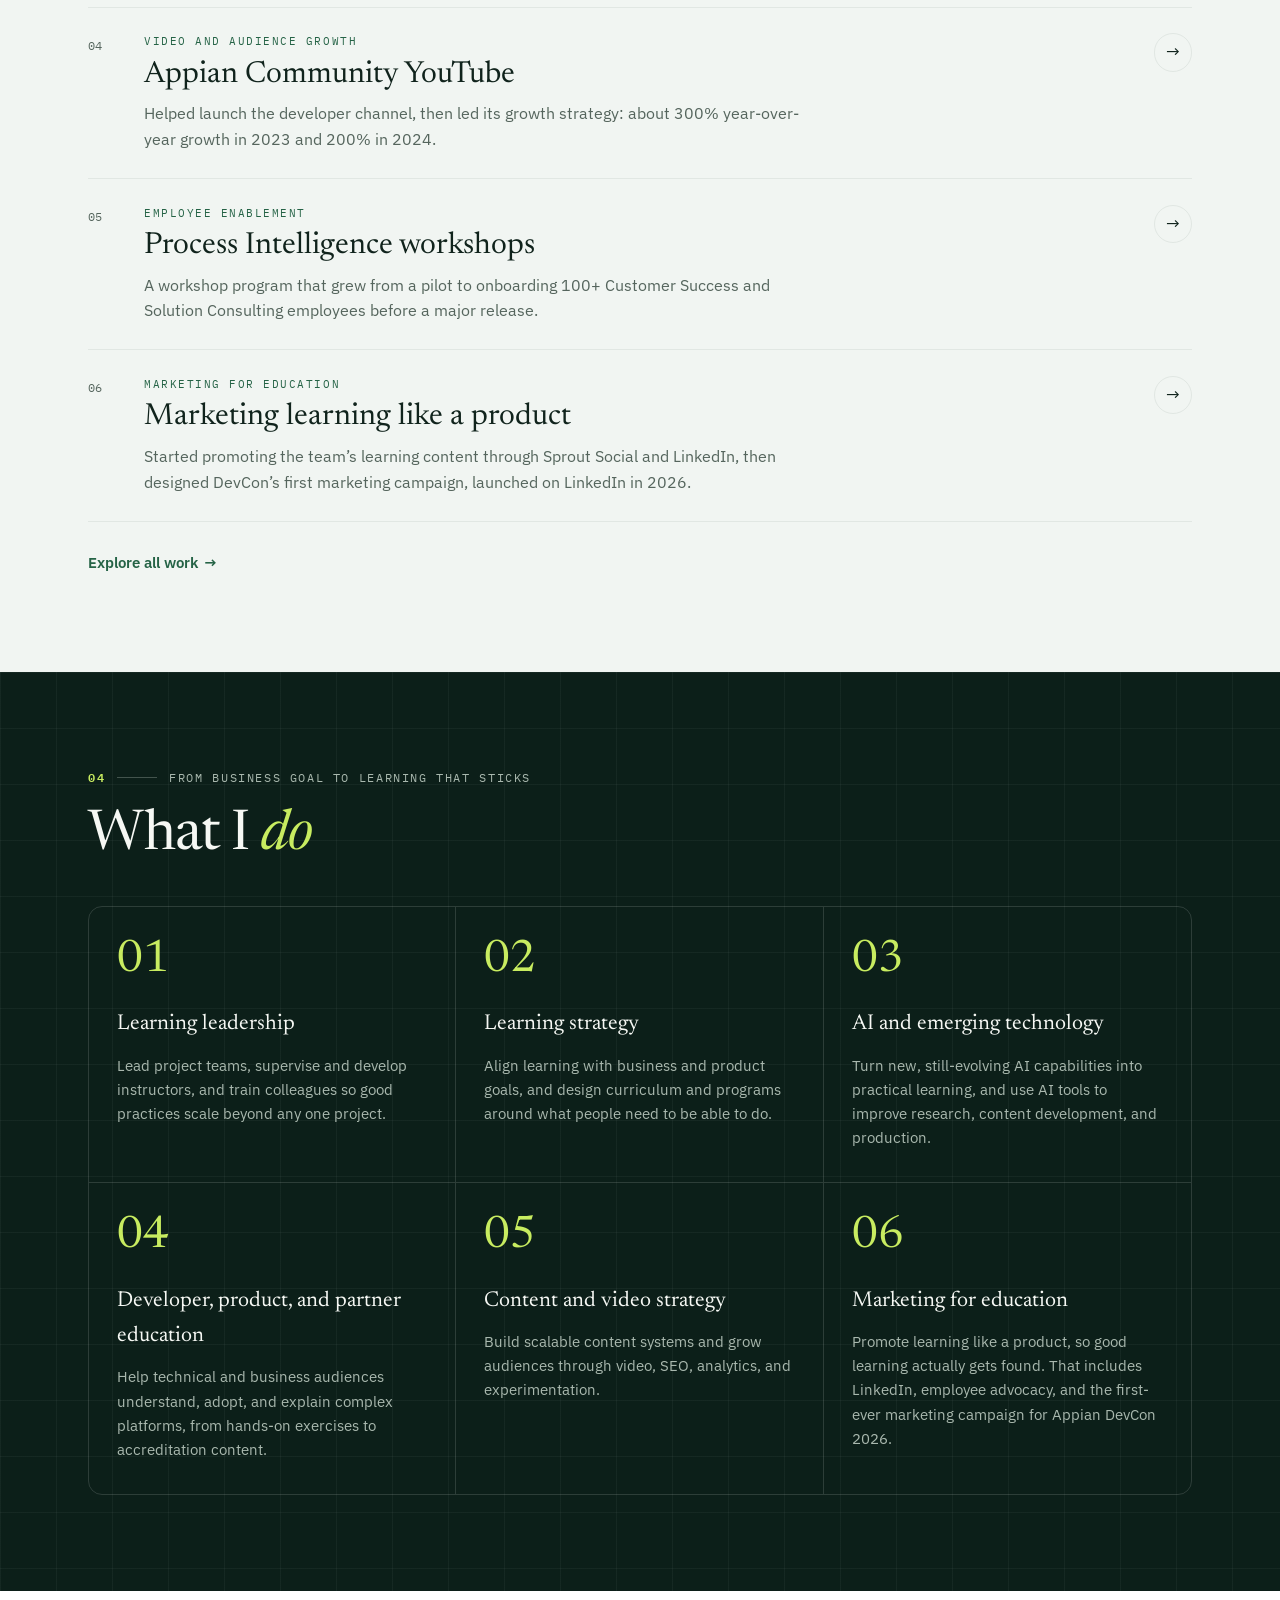
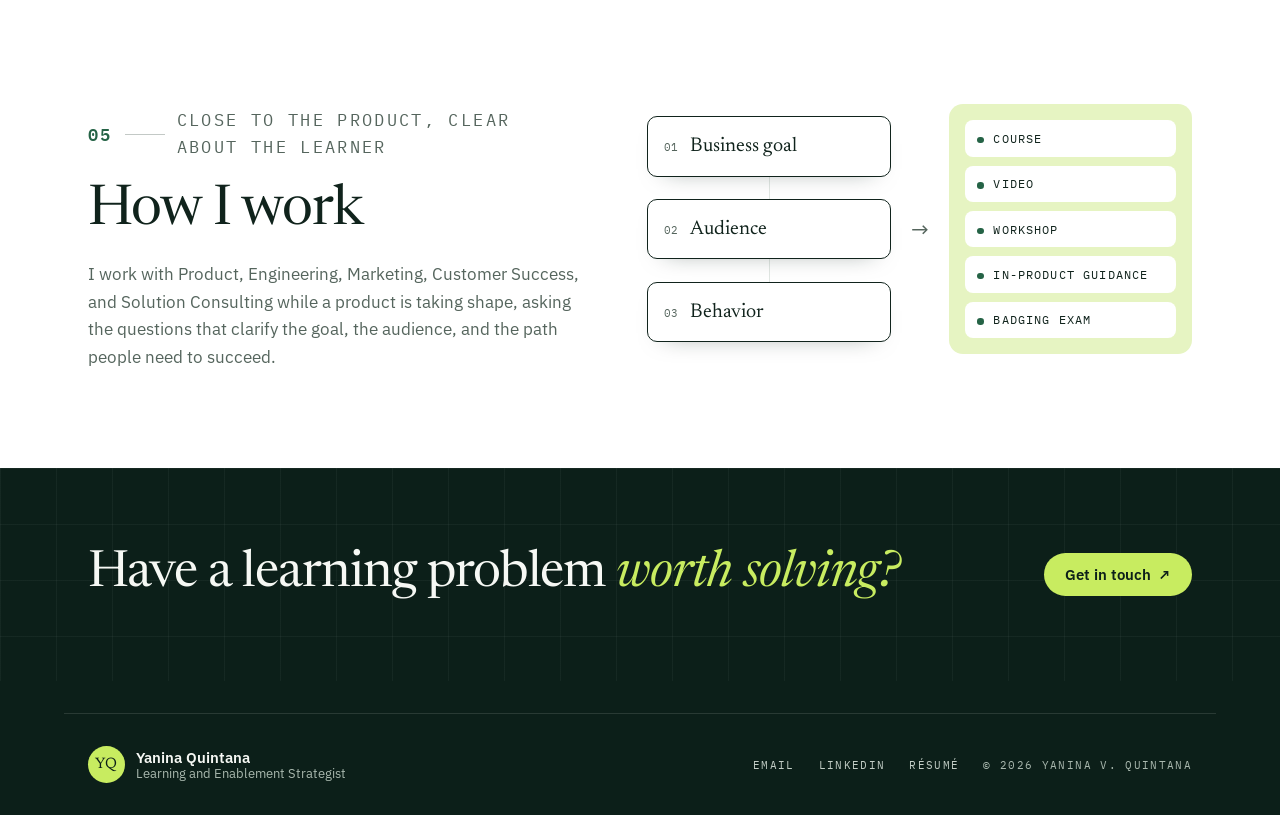
==== commit c071cb3e: "Implement Lovable redesign across all pages Shared site.css and images folder; Google Analytics kept" ====
--- a/index.html
+++ b/index.html
@@ -8,522 +8,157 @@
   gtag('js', new Date());
 
   gtag('config', 'G-6KFP8NZQ0K');
-</script> 
+</script>
 <meta charset="utf-8">
+<meta name="viewport" content="width=device-width, initial-scale=1, viewport-fit=cover">
 <meta name="theme-color" content="#0C1F19">
-<meta name="viewport" content="width=device-width, initial-scale=1, viewport-fit=cover">
-<title>Yanina Quintana | Learning and Enablement Strategist</title>
+<title>Yanina Quintana · Learning and Enablement Strategist</title>
 <meta name="description" content="Yanina Quintana, learning and enablement strategist: learning strategy, AI enablement, and product education for complex technology.">
-<meta property="og:title" content="Yanina Quintana | Learning and Enablement Strategist">
+<meta property="og:title" content="Yanina Quintana · Learning and Enablement Strategist">
 <meta property="og:description" content="Yanina Quintana, learning and enablement strategist: learning strategy, AI enablement, and product education for complex technology.">
+<meta property="og:image" content="images/portrait.jpg">
 <link rel="preconnect" href="https://fonts.googleapis.com"><link rel="preconnect" href="https://fonts.gstatic.com" crossorigin>
-<link href="https://fonts.googleapis.com/css2?family=Newsreader:ital,opsz,wght@0,6..72,400;0,6..72,500;1,6..72,400&amp;family=IBM+Plex+Sans:wght@400;500;600&amp;family=IBM+Plex+Mono:wght@400;500&amp;display=swap" rel="stylesheet">
-<style>:root{--bg:#FFFFFF;--soft:#F4F6F5;--ink:#18222B;--muted:#56626C;--accent:#1F6B5C;--accent-2:#0F4F43;--rule:#E1E5E3;
---serif:"Literata",Georgia,"Times New Roman",serif;--sans:"Public Sans",system-ui,-apple-system,"Segoe UI",sans-serif;
-box-sizing:border-box;padding-top:env(safe-area-inset-top,0px);padding-bottom:env(safe-area-inset-bottom,0px)}
-@media (prefers-color-scheme:dark){:root:not([data-theme="light"]){--bg:#11181D;--soft:#18222A;--ink:#E7ECEA;--muted:#9EABB3;--accent:#7CC7B4;--accent-2:#A5DCCD;--rule:#26323A}}
-:root[data-theme="dark"]{--bg:#11181D;--soft:#18222A;--ink:#E7ECEA;--muted:#9EABB3;--accent:#7CC7B4;--accent-2:#A5DCCD;--rule:#26323A}
-*,*::before,*::after{box-sizing:inherit}
-html{scroll-padding-top:5rem}
-body{margin:0;background:var(--bg);color:var(--ink);font-family:var(--sans);font-size:1.0625rem;line-height:1.65;-webkit-font-smoothing:antialiased}
-a{color:var(--accent);text-underline-offset:3px}
-:focus-visible{outline:2px solid var(--accent);outline-offset:3px;border-radius:3px}
-h1,h2,h3,p{margin:0}
-img{max-width:100%;display:block}
-.wrap{max-width:70rem;margin:0 auto;padding:0 1.5rem}
-.skip{position:absolute;left:-999px}.skip:focus{left:1rem;top:1rem;background:var(--bg);padding:.5rem 1rem;z-index:20}
-/* header */
-.site-head{border-bottom:1px solid var(--rule);background:var(--bg);position:sticky;top:0;z-index:10}
-.site-head .wrap{display:flex;align-items:center;justify-content:space-between;gap:1rem;min-height:4.5rem;flex-wrap:wrap}
-.brand{display:flex;align-items:center;gap:.75rem;text-decoration:none;color:var(--ink)}
-.mono{width:2.4rem;height:2.4rem;border-radius:50%;background:var(--accent);color:var(--bg);display:grid;place-items:center;font-family:var(--serif);font-size:1rem;letter-spacing:.02em}
-.brand b{display:block;font-weight:600;line-height:1.2}
-.brand small{display:block;color:var(--muted);font-size:.85rem;line-height:1.2}
-.site-head nav{display:flex;flex-wrap:wrap;gap:.25rem 1.5rem}
-.site-head nav a{color:var(--muted);text-decoration:none;font-weight:500;font-size:.95rem;padding:.3rem 0;border-bottom:2px solid transparent}
-.site-head nav a:hover{color:var(--ink)}
-.site-head nav a[aria-current]{color:var(--ink);border-bottom-color:var(--accent)}
-/* shared */
-.eyebrow{font-size:.95rem;font-weight:600;color:var(--accent);margin-bottom:1rem}
-.lede{font-size:1.2rem;color:var(--muted);max-width:38rem}
-.serif{font-family:var(--serif);font-weight:400}
-em.acc{font-style:italic;color:var(--accent)}
-section{padding:5rem 0}
-section.soft{background:var(--soft)}
-.sec-head{display:grid;grid-template-columns:1fr 1fr;gap:2rem;align-items:end;margin-bottom:3rem}
-.sec-head h2{font-family:var(--serif);font-weight:400;font-size:clamp(1.9rem,3.5vw,2.6rem);line-height:1.15;letter-spacing:-.015em}
-.sec-head p{color:var(--muted)}
-.more{font-weight:600;text-decoration:none}
-.more:hover{text-decoration:underline}
-.btns{display:flex;flex-wrap:wrap;gap:.75rem;align-items:center}
-.btn{display:inline-block;padding:.8rem 1.35rem;border-radius:6px;font-weight:600;text-decoration:none;font-size:.98rem}
-.btn-solid{background:var(--accent);color:var(--bg)}
-.btn-solid:hover{background:var(--accent-2)}
-.btn-line{color:var(--ink);box-shadow:inset 0 0 0 1.5px var(--rule)}
-.btn-line:hover{box-shadow:inset 0 0 0 1.5px var(--ink)}
-/* home hero */
-.hero{padding:5rem 0 4.5rem}
-.hero .wrap{display:grid;grid-template-columns:1.5fr 1fr;gap:4rem;align-items:center}
-.hero h1{font-family:var(--serif);font-weight:400;font-size:clamp(2.6rem,5.6vw,4.4rem);line-height:1.06;letter-spacing:-.025em;margin-bottom:1.5rem}
-.hero .lede{margin-bottom:2.25rem}
-.hero figure{margin:0}
-.hero figure img{width:100%;height:auto;aspect-ratio:1;object-fit:cover;border-radius:6px}
-.hero figcaption{font-family:var(--serif);font-style:italic;font-size:1.1rem;line-height:1.5;margin-top:1.1rem;padding-left:1rem;border-left:2px solid var(--accent)}
-.stats{display:grid;grid-template-columns:repeat(4,1fr);border-top:1px solid var(--rule);border-bottom:1px solid var(--rule)}
-.stats div{padding:1.75rem 1.25rem 1.75rem 0;color:var(--muted);font-size:.95rem;line-height:1.4}
-.stats div+div{padding-left:1.25rem;border-left:1px solid var(--rule)}
-.stats b{display:block;font-family:var(--serif);font-weight:400;font-size:2.4rem;line-height:1.05;color:var(--ink);margin-bottom:.4rem}
-/* project cards */
-.cards{display:grid;grid-template-columns:repeat(3,1fr);gap:1.25rem}
-.card{display:flex;flex-direction:column;background:var(--bg);border:1px solid var(--rule);border-radius:8px;padding:1.6rem;text-decoration:none;color:var(--ink);transition:border-color .15s}
-.card:hover{border-color:var(--accent)}
-.card .kind{font-size:.85rem;color:var(--muted);margin-bottom:.4rem}
-.card h3{font-family:var(--serif);font-weight:400;font-size:1.4rem;line-height:1.25;margin-bottom:.7rem}
-.card p{color:var(--muted);font-size:.97rem;margin-bottom:1.25rem}
-.card .go{margin-top:auto;color:var(--accent);font-weight:600;font-size:.95rem}
-/* what I do */
-.dolist{list-style:none;margin:0;padding:0;display:grid;grid-template-columns:repeat(2,1fr);gap:2.5rem 3.5rem}
-.dolist li{display:grid;grid-template-columns:3rem 1fr;gap:.25rem 1rem}
-.dolist .n{font-family:var(--serif);font-size:1.5rem;color:var(--accent);grid-row:span 2;line-height:1.3}
-.dolist h3{font-size:1.1rem;font-weight:600}
-.dolist p{color:var(--muted)}
-/* how I work teaser */
-.split{display:grid;grid-template-columns:1fr 1fr;gap:4rem;align-items:start}
-.split h2{font-family:var(--serif);font-weight:400;font-size:clamp(1.9rem,3.5vw,2.6rem);line-height:1.15;margin-bottom:1.25rem}
-.split p+p{margin-top:1rem}
-.qs{list-style:none;margin:0;padding:0}
-.qs li{font-family:var(--serif);font-size:1.25rem;padding:.9rem 0;border-bottom:1px solid var(--rule)}
-.qs li:first-child{border-top:1px solid var(--ink)}
-/* cta band */
-.cta{background:var(--ink);color:var(--bg);padding:4.5rem 0}
-.cta .wrap{display:flex;justify-content:space-between;align-items:end;gap:2rem;flex-wrap:wrap}
-.cta h2{font-family:var(--serif);font-weight:400;font-size:clamp(1.9rem,4vw,2.8rem);line-height:1.15;max-width:22ch}
-.cta .btn-solid{background:var(--bg);color:var(--ink)}
-.cta .btn-solid:hover{background:var(--soft)}
-/* page header */
-.page-head{padding:4.5rem 0 3rem;border-bottom:1px solid var(--rule)}
-.page-head h1{font-family:var(--serif);font-weight:400;font-size:clamp(2.4rem,5vw,3.6rem);line-height:1.08;letter-spacing:-.02em;margin-bottom:1.25rem;max-width:22ch}
-/* work page */
-.proj{display:grid;grid-template-columns:15rem 1fr;gap:3rem;padding:3.5rem 0;border-bottom:1px solid var(--rule)}
-.proj .side .kind{color:var(--accent);font-weight:600;margin-bottom:.9rem}
-.proj .side .fig{font-family:var(--serif);font-size:2.6rem;line-height:1;margin-bottom:.35rem}
-.proj .side .figl{color:var(--muted);font-size:.95rem}
-.proj h2{font-family:var(--serif);font-weight:400;font-size:clamp(1.6rem,3vw,2.1rem);line-height:1.2;margin-bottom:1.25rem}
-.proj dl{margin:0;display:grid;grid-template-columns:8.5rem 1fr;gap:.9rem 1.5rem;max-width:44rem}
-.proj dt{font-weight:600}
-.proj dd{margin:0;color:var(--muted)}
-.proj dd.insight{font-family:var(--serif);font-style:italic;color:var(--ink);font-size:1.15rem}
-.also{display:grid;grid-template-columns:repeat(2,1fr);gap:1.5rem 3rem;list-style:none;margin:0;padding:0}
-.also h3{font-size:1.05rem;font-weight:600;margin-bottom:.25rem}
-.also p{color:var(--muted)}
-/* experience page */
-.role{display:grid;grid-template-columns:15rem 1fr;gap:3rem;padding:3rem 0;border-bottom:1px solid var(--rule)}
-.role .when{color:var(--muted);font-size:.95rem}
-.role .org{font-weight:600;font-size:1.05rem;margin-bottom:.2rem}
-.role h2{font-family:var(--serif);font-weight:400;font-size:1.6rem;line-height:1.25;margin-bottom:.8rem}
-.role .summary{color:var(--muted);margin-bottom:1rem;max-width:44rem}
-.role ul{margin:0;padding-left:1.1rem;max-width:44rem}
-.role li+li{margin-top:.45rem}
-.role li::marker{color:var(--accent)}
-.facts{display:grid;grid-template-columns:repeat(3,1fr);gap:2rem}
-.facts h3{font-size:.95rem;font-weight:600;color:var(--accent);margin-bottom:.75rem}
-.facts ul{list-style:none;margin:0;padding:0}
-.facts li{padding:.55rem 0;border-bottom:1px solid var(--rule)}
-.facts li span{display:block;color:var(--muted);font-size:.93rem}
-.chips{display:flex;flex-wrap:wrap;gap:.5rem;list-style:none;margin:0;padding:0}
-.chips li{border:1px solid var(--rule);padding:.35rem .85rem;border-radius:999px;font-size:.93rem;background:var(--bg)}
-.skills{display:grid;grid-template-columns:repeat(2,1fr);gap:2rem 3rem}
-.skills h3{font-size:1rem;font-weight:600;margin-bottom:.75rem}
-/* about page */
-.about-grid{display:grid;grid-template-columns:1.5fr 1fr;gap:4.5rem;align-items:start}
-.story p{font-family:var(--serif);font-size:1.18rem;line-height:1.75}
-.story p+p{margin-top:1.2rem}
-.story .pull{font-size:1.55rem;line-height:1.4;color:var(--accent)}
-.about-grid figure{margin:0}
-.about-grid figure img{width:100%;height:auto;aspect-ratio:1;object-fit:cover;border-radius:6px}
-.steps{list-style:none;margin:0;padding:0;display:grid;grid-template-columns:repeat(5,1fr);gap:1.5rem;counter-reset:s}
-.steps li{counter-increment:s;border-top:2px solid var(--ink);padding-top:1rem}
-.steps li::before{content:"0" counter(s);display:block;font-family:var(--serif);color:var(--accent);font-size:1.35rem;margin-bottom:.5rem}
-.steps h3{font-size:1.05rem;font-weight:600;margin-bottom:.25rem}
-.steps p{color:var(--muted);font-size:.97rem}
-.flow{display:flex;flex-wrap:wrap;align-items:center;gap:.5rem .7rem;margin-top:2.5rem}
-.flow span{background:var(--bg);border:1px solid var(--rule);padding:.35rem .85rem;border-radius:999px;font-size:.95rem}
-.flow i{font-style:normal;color:var(--muted)}
-/* contact page */
-.contact-grid{display:grid;grid-template-columns:1.2fr 1fr;gap:4rem}
-.channels{list-style:none;margin:0;padding:0}
-.channels li{padding:1.25rem 0;border-bottom:1px solid var(--rule)}
-.channels li:first-child{border-top:1px solid var(--ink)}
-.channels small{display:block;color:var(--muted);font-size:.9rem}
-.channels a{font-family:var(--serif);font-size:1.35rem;text-decoration:none}
-.channels a:hover{text-decoration:underline}
-footer.site-foot{border-top:1px solid var(--rule);padding:2rem 0;color:var(--muted);font-size:.9rem}
-footer.site-foot .wrap{display:flex;justify-content:space-between;flex-wrap:wrap;gap:1rem}
-footer.site-foot a{color:var(--muted)}
-@media (max-width:900px){
-.hero .wrap,.split,.about-grid,.contact-grid,.sec-head{grid-template-columns:1fr;gap:2.5rem}
-.hero figure{max-width:20rem}
-.cards{grid-template-columns:1fr 1fr}
-.dolist,.also,.skills{grid-template-columns:1fr}
-.stats{grid-template-columns:1fr 1fr}
-.stats div:nth-child(3){padding-left:0;border-left:0}
-.stats div:nth-child(n+3){border-top:1px solid var(--rule)}
-.proj,.role{grid-template-columns:1fr;gap:1.25rem}
-.steps{grid-template-columns:1fr 1fr}
-.facts{grid-template-columns:1fr}
-section{padding:3.75rem 0}}
-@media (max-width:600px){
-.site-head .wrap{padding-top:.75rem;padding-bottom:.75rem}
-.cards,.steps{grid-template-columns:1fr}
-.proj dl{grid-template-columns:1fr;gap:.2rem}
-.proj dd{margin-bottom:.8rem}
-.hero{padding:3rem 0}}
-/* home v2 additions */
-.leadin{font-family:var(--serif);font-style:italic;color:var(--muted);font-size:1.1rem;margin-bottom:.4rem}
-.hero-solo{padding:6rem 0 4rem}
-.hero-solo .eyebrow{letter-spacing:.08em;text-transform:uppercase;font-size:.85rem}
-.hero-solo h1{font-family:var(--serif);font-weight:400;font-size:clamp(2.8rem,6.4vw,5.2rem);line-height:1.04;letter-spacing:-.03em;max-width:15ch;margin-bottom:1.75rem}
-.hero-solo .lede{margin-bottom:2.25rem}
-.think{display:grid;grid-template-columns:1.2fr 1fr;gap:4.5rem;align-items:center}
-.think h2,.work-h h2,.how h2{font-family:var(--serif);font-weight:400;font-size:clamp(2rem,3.8vw,2.8rem);line-height:1.12;letter-spacing:-.015em;margin-bottom:1.25rem}
-.think p.body{font-size:1.2rem;color:var(--muted);max-width:34rem;margin-bottom:1.5rem}
-.think figure{margin:0}
-.think figure img{width:100%;height:auto;aspect-ratio:1;object-fit:cover;border-radius:6px}
-.think figcaption{font-family:var(--serif);font-style:italic;font-size:1.2rem;line-height:1.5;margin-top:1.25rem;padding-left:1rem;border-left:2px solid var(--accent)}
-.work-h{display:grid;grid-template-columns:1fr 1fr;gap:2rem;align-items:end;margin-bottom:2.5rem}
-.work-h p{color:var(--muted)}
-.cards-foot{margin-top:2rem}
-.how{display:grid;grid-template-columns:1fr 1.1fr;gap:4.5rem;align-items:center}
-.how p.body{font-size:1.15rem;color:var(--muted);margin-bottom:1.5rem}
-.map{background:var(--soft);border-radius:8px;padding:1.25rem}
-.map svg{width:100%;height:auto;display:block}
-.closing{padding:4.5rem 0;border-top:1px solid var(--rule)}
-.closing .wrap{display:flex;justify-content:space-between;align-items:center;gap:1.5rem;flex-wrap:wrap}
-.closing .who{display:flex;align-items:center;gap:1rem}
-.closing .who .mono{width:3.25rem;height:3.25rem;font-size:1.25rem}
-.closing b{display:block;font-family:var(--serif);font-weight:400;font-size:1.6rem;line-height:1.2}
-.closing small{color:var(--muted);font-size:1rem}
-@media (max-width:900px){.think,.how,.work-h{grid-template-columns:1fr;gap:2.5rem}.think figure{max-width:20rem}.hero-solo{padding:3.5rem 0 3rem}}
-/* arched portrait */
-.think figure{max-width:23rem;justify-self:center;width:100%}
-.arch{position:relative;margin-right:.9rem;margin-bottom:.9rem}
-.arch::before{content:"";position:absolute;inset:.9rem -.9rem -.9rem .9rem;background:#DCE8E4;border-radius:999px 999px 0 0}
-.arch img{position:relative;width:100%;height:auto;aspect-ratio:4/5;object-fit:cover;object-position:50% 20%;border-radius:999px 999px 0 0}
-.think .arch img{aspect-ratio:4/5;border-radius:999px 999px 0 0}
-@media (prefers-color-scheme:dark){:root:not([data-theme="light"]) .arch::before{background:#1F3A34}}
-:root[data-theme="dark"] .arch::before{background:#1F3A34}
-.about-grid figure img{object-position:50% 25%}
-.hero-solo{padding:4rem 0 4.5rem}
-.hero-split{display:grid;grid-template-columns:1.4fr 1fr;gap:4rem;align-items:start}
-.hero-split > div{min-width:0}
-.hero-split h1{margin-bottom:1.75rem;font-size:clamp(2.4rem,4.6vw,4rem)}
-.hero-split .lede{margin-bottom:1.75rem}
-.hero-photo{margin:0;width:100%;max-width:23rem;justify-self:end}
-.hero-photo figcaption{font-family:var(--serif);font-style:italic;font-size:1.15rem;line-height:1.5;margin-top:1.25rem;padding-left:1rem;border-left:2px solid var(--accent)}
-.think-card{margin-top:2.75rem;background:var(--soft);border-radius:8px;padding:1.5rem 1.75rem;max-width:36rem}
-.think-card .leadin{font-size:1rem;margin-bottom:.2rem}
-.think-card h2{font-family:var(--serif);font-weight:400;font-size:1.6rem;margin-bottom:.6rem}
-.think-card p:not(.leadin):not(.card-kicker){color:var(--muted);margin-bottom:.9rem}
-@media (max-width:900px){.hero-split{gap:2rem}}
-@media (max-width:640px){.hero-split{grid-template-columns:1fr}.hero-photo{justify-self:start;max-width:17rem}}
-.card-kicker{font-size:.9rem;font-weight:800;letter-spacing:.08em;text-transform:uppercase;color:var(--accent);margin-bottom:.4rem}
-.leadin{font-family:var(--sans) !important;font-style:normal !important;font-size:.9rem !important;font-weight:800;letter-spacing:.08em;text-transform:uppercase;color:var(--accent) !important;margin-bottom:.5rem}
-.work-h-stack{grid-template-columns:1fr}.work-intro{color:var(--muted);font-size:1.15rem;max-width:40rem;margin-top:.9rem}
-
-/* ===== Lovable-inspired theme: dark green, cream, lime ===== */
-:root,:root:not([data-theme="light"]),:root[data-theme="dark"]{
-  --bg:#FFFFFF;--soft:#F3F6F3;--card:#FFFFFF;--ink:#10231C;--muted:#4E5E56;
-  --accent:#256346;--accent-2:#1A4B34;--rule:#E2E7E3;--lime:#C8EC60;--lime-pale:#E6F4C2;--peach:#FBE1D5;
-  --night:#0C1F19;--night-2:#132A22;
-  --serif:"Newsreader",Georgia,"Times New Roman",serif;
-  --sans:"IBM Plex Sans",system-ui,-apple-system,"Segoe UI",sans-serif;
-  --mono:"IBM Plex Mono",ui-monospace,"SFMono-Regular",Menlo,monospace;
-  color-scheme:light;
-}
-@media (prefers-color-scheme:dark){:root,:root:not([data-theme="light"]){
-  --bg:#FFFFFF;--soft:#F3F6F3;--card:#FFFFFF;--ink:#10231C;--muted:#4E5E56;
-  --accent:#256346;--accent-2:#1A4B34;--rule:#E2E7E3;}}
-body{font-family:var(--sans);background-color:var(--bg);color:var(--ink);
-  background-image:linear-gradient(rgba(16,35,28,.035) 1px,transparent 1px),linear-gradient(90deg,rgba(16,35,28,.035) 1px,transparent 1px);
-  background-size:56px 56px}
-
-/* dark bands: header, page tops, recommendations, CTA, footer */
-.site-head,.hero-solo,.work-top,.page-head,.recs-dark,.cta,.site-foot{
-  --bg:#0C1F19;--soft:#132A22;--card:#132A22;--ink:#F6F8F4;--muted:#A3B3A7;
-  --accent:#C8EC60;--accent-2:#B5DA48;--rule:rgba(246,248,244,.13);
-  background-color:#0C1F19;color:#F6F8F4;
-  background-image:linear-gradient(rgba(246,248,244,.04) 1px,transparent 1px),linear-gradient(90deg,rgba(246,248,244,.04) 1px,transparent 1px);
-  background-size:56px 56px;border-color:rgba(246,248,244,.13)}
-.site-head{background-color:rgba(12,31,25,.96);backdrop-filter:blur(8px);background-image:none;border-bottom:1px solid rgba(246,248,244,.1)}
-.site-head .brand{color:#F6F8F4}
-.site-head .mono{background:var(--lime);color:#0C1F19;font-family:var(--serif)}
-.site-head nav a{color:#B9C4BC;border-bottom:0}
-.site-head nav a:hover,.site-head nav a[aria-current]{color:#fff}
-.site-head nav a[aria-current]{font-weight:600}
-.site-head nav a[href="contact.html"]{border:1px solid rgba(246,248,244,.25);border-radius:999px;padding:.35rem .95rem;color:#F6F8F4}
-.site-head nav a[href="contact.html"]:hover{background:var(--lime);color:#0C1F19;border-color:var(--lime)}
-.site-foot{background-image:none}
-.site-foot a{color:#B9C4BC}
-
-/* type */
-h1,h2,h3,.statement,.serif{font-family:var(--serif)}
-h1{letter-spacing:-.025em}
-em.acc,h1 em,h2 em{font-family:var(--serif);font-style:italic;color:var(--accent)}
-.hero-solo h1,.work-top h1,.page-head h1{color:#F6F8F4}
-.lede{color:var(--muted)}
-
-/* monospace labels */
-.eyebrow,.leadin,.card-kicker,.kind,.wk-kind,.wk-label,.label,.wb h3,.channels small,.facts h3,.go,.rec figcaption b{
-  font-family:var(--mono) !important;font-style:normal !important;font-weight:500 !important;
-  font-size:.74rem !important;letter-spacing:.14em !important;text-transform:uppercase !important;color:var(--accent) !important}
-.go{letter-spacing:.08em !important}
-
-/* buttons */
-.btn{border-radius:999px;font-family:var(--sans)}
-.btn-solid{background:var(--lime);color:#0C1F19}
-.btn-solid:hover{background:#B5DA48}
-.btn-line{box-shadow:inset 0 0 0 1px var(--rule);color:var(--ink)}
-.more,.sample{color:var(--accent)}
-
-/* cards */
-.card,.think-card,.areas div{background:var(--card);border:1px solid var(--rule);border-radius:14px;box-shadow:0 10px 30px -18px rgba(12,31,25,.35)}
-.card:hover{border-color:var(--accent);transform:translateY(-2px)}
-.card{transition:transform .15s,border-color .15s}
-.card h3{font-family:var(--serif);font-weight:400}
-.think-card{border-radius:14px}
-
-/* pills */
-.wk-tags li,.chips li{font-family:var(--mono);font-size:.72rem;letter-spacing:.06em;text-transform:uppercase;
-  background:var(--lime-pale);color:#1E3A2B;border:0;border-radius:999px;padding:.3rem .75rem}
-.page-head .chips li,.work-top .chips li{background:rgba(200,236,96,.15);color:#E8F5C4}
-
-/* numbers */
-.stats b,.wk-num,.dolist .n,.steps li::before{font-family:var(--serif);font-weight:400}
-.stats b{color:var(--ink)}
-.stats div:first-child b,.stats div:nth-child(2) b{color:var(--accent)}
-
-/* section accents */
-.wb,.about-head,.about-quote,.sn-box,.hero-photo figcaption,.rec{border-left-color:var(--accent)}
-.hero-photo figcaption{color:#D8DFD9}
-.arch::before{background:#1F3A30 !important}
-section.soft{background:var(--soft)}
-
-/* recommendations */
-.recs-dark .recs-h{color:#F6F8F4}
-.recs-dark .rec{border-left-color:var(--lime)}
-.recs-dark .rec blockquote{color:#F6F8F4}
-.recs-dark .rec figcaption span{color:#A3B3A7}
-.recs-links a{color:var(--lime)}
-
-/* CTA */
-.cta h2{color:#F6F8F4}
-.stats{margin-top:3rem}
-.hero-solo{padding-bottom:5rem}
-.feat-wrap{padding:3.5rem 0 1rem}
-.feat-label{display:flex;align-items:center;gap:.75rem;font-family:var(--mono);font-size:.72rem;letter-spacing:.14em;text-transform:uppercase;color:var(--accent);margin:0 0 1.25rem}
-.feat-label span{font-weight:600}.feat-label i{display:block;width:2.5rem;height:1px;background:var(--rule)}
-.feat{--ink:#F6F8F4;--muted:#A3B3A7;--rule:rgba(246,248,244,.14);display:grid;grid-template-columns:1.5fr 1fr;gap:2.5rem;align-items:end;
-  background:#0C1F19;color:#F6F8F4;border-radius:18px;padding:2.5rem 2.75rem;box-shadow:0 30px 60px -30px rgba(12,31,25,.6);
-  background-image:linear-gradient(rgba(246,248,244,.04) 1px,transparent 1px),linear-gradient(90deg,rgba(246,248,244,.04) 1px,transparent 1px);background-size:56px 56px}
-.feat-kicker{font-family:var(--mono);font-size:.72rem;letter-spacing:.14em;text-transform:uppercase;color:var(--lime);margin:0 0 1rem}
-.feat-kicker b{font-size:.6rem;margin-right:.35rem}
-.feat h2{font-family:var(--serif);font-weight:400;font-size:clamp(2.2rem,4.5vw,3.4rem);line-height:1.02;letter-spacing:-.025em;color:#F6F8F4;margin:0 0 1.25rem}
-.feat h2 em{font-style:italic;color:var(--lime)}
-.feat-desc{color:#BFCBC2;max-width:30rem;margin:0 0 1.75rem;line-height:1.6}
-.feat-stats{display:grid;grid-template-columns:repeat(3,1fr);margin:0;border:1px solid rgba(246,248,244,.16);border-radius:10px;overflow:hidden}
-.feat-stats div{padding:1rem 1rem 1.1rem}
-.feat-stats div+div{border-left:1px solid rgba(246,248,244,.16)}
-.feat-stats dt{font-family:var(--serif);font-size:2.3rem;line-height:1;color:#F6F8F4;margin-bottom:.6rem}
-.feat-stats dt.lime{color:var(--lime)}
-.feat-stats dd{margin:0;font-family:var(--mono);font-size:.62rem;letter-spacing:.1em;text-transform:uppercase;color:#A3B3A7;line-height:1.5}
-@media (max-width:860px){.feat{grid-template-columns:1fr;padding:2rem 1.5rem}}
-
-/* Home: light editorial hero, dark reserved for the featured case study */
-.hero-solo{--bg:#FFFFFF;--soft:#F3F6F3;--card:#FFFFFF;--ink:#10231C;--muted:#4E5E56;--accent:#256346;--rule:#E2E7E3;
-  background:transparent;color:var(--ink);border-bottom:0;padding:5rem 0 3rem}
-.hero-solo h1{color:var(--ink)}
-.hero-solo .eyebrow{color:var(--accent) !important}
-.hero-solo .btn-solid{background:#0C1F19;color:#F6F8F4}
-.hero-solo .btn-solid:hover{background:#256346}
-.hero-solo .think-card{background:var(--card);border:1px solid var(--rule)}
-.arch::before{background:var(--lime-pale) !important}
-.arch img{box-shadow:0 24px 50px -30px rgba(12,31,25,.45)}
-.hero-photo figcaption{color:var(--ink);border-left-color:var(--accent)}
-.stats{margin-top:1rem}
-</style>
+<link href="https://fonts.googleapis.com/css2?family=Newsreader:ital,opsz,wght@0,6..72,300;0,6..72,400;1,6..72,400&amp;family=IBM+Plex+Sans:wght@400;500;600&amp;family=IBM+Plex+Mono:wght@400;500;600&amp;display=swap" rel="stylesheet">
+<link rel="stylesheet" href="site.css">
 </head>
 <body>
 <a class="skip" href="#main">Skip to content</a>
 <header class="site-head">
   <div class="wrap">
-    <a class="brand" href="index.html"><span class="mono" aria-hidden="true">YQ</span><span><b>Yanina Quintana</b><small>Learning and Enablement Strategist</small></span></a>
-    <nav aria-label="Main"><a href="index.html" aria-current="page">Home</a><a href="work.html">Work</a><a href="experience.html">Experience</a><a href="about.html">About</a><a href="contact.html">Contact</a></nav>
+    <a class="brand" href="index.html"><span class="yq" aria-hidden="true">YQ</span><span><b>Yanina Quintana</b><small>Learning and Enablement Strategist</small></span></a>
+    <nav aria-label="Main"><a href="index.html" aria-current="page">Home</a><a href="work.html">Work</a><a href="experience.html">Experience</a><a href="about.html">About</a><a href="contact.html" class="pill">Contact</a></nav>
   </div>
 </header>
 <main id="main">
 
-<section class="hero-solo">
-  <div class="wrap hero-split">
+<section class="home-hero dark">
+  <div class="wrap">
     <div>
       <p class="eyebrow">Technology changes what’s possible.</p>
-      <h1>Learning turns it into <em class="acc">real capability.</em></h1>
-      <div class="btns"><a class="btn btn-solid" href="#selected-work">Explore my work →</a></div>
-      <div class="think-card">
-        <p class="card-kicker">Effective learning helps your business grow.</p>
-        <h2>How I think</h2>
-        <p>I think about the goals, audiences, and learning that move people from “I’ve heard of it” to “This product is fantastic.” A course is just one of the tools.</p>
-        <a class="more" href="about.html">My approach to learning strategy →</a>
+      <h1 class="display">Learning turns it into <em>real capability.</em></h1>
+      <div class="btns">
+        <a class="btn btn-lime" href="work.html">Explore my work <span aria-hidden="true">→</span></a>
+        <a class="btn btn-ghost" href="contact.html">Contact me</a>
+        <a class="btn btn-ghost" href="resume.pdf" download>Résumé (PDF)</a>
       </div>
     </div>
-    <figure class="hero-photo">
-      <div class="arch"><img src="[data-uri]" alt="Portrait of Yanina Quintana" width="720" height="900"></div>
+    <figure class="portrait">
+      <img src="images/portrait.jpg" alt="Portrait of Yanina Quintana" width="342" height="428">
       <figcaption>I design learning strategies that help your customers, partners, and teams succeed with your technology.</figcaption>
     </figure>
   </div>
 </section>
 
+<section class="stats" aria-label="Highlights">
+  <div class="wrap">
+    <div class="stat"><b>15<small>+yrs</small></b><span>learning strategy, teaching, and technical education</span></div>
+    <div class="stat"><b>300<small>%</small></b><span>year-over-year growth for a developer YouTube channel I led</span></div>
+    <div class="stat"><b>100<small>+</small></b><span>employees onboarded through a workshop program I launched</span></div>
+    <div class="stat"><b>3</b><span>national Society for Technical Communication awards</span></div>
+  </div>
+</section>
 
+<section class="feat-sec" style="padding:4.5rem 0 1rem">
+  <div class="wrap">
+    <p class="label"><b>01</b><i></i>Featured case study</p>
+    <a class="feature dark" href="case-study.html">
+      <div>
+        <p class="eyebrow">Case study · AI-assisted learning design</p>
+        <h2 class="display">One designer,<br><em>every release.</em></h2>
+        <p class="lede">How I use Claude to decide which product changes need training, draft that training in a consistent format, and check every claim before it ships.</p>
+        <span class="btn btn-lime fake-btn">Read the case study <span aria-hidden="true">→</span></span>
+      </div>
+      <dl class="fstats">
+        <div><dt>49</dt><dd>Changes in one release</dd></div>
+        <div><dt>17</dt><dd>Product areas</dd></div>
+        <div><dt class="lime">2</dt><dd>Full launch packages</dd></div>
+      </dl>
+    </a>
+  </div>
+</section>
 
+<section style="padding:4rem 0 5rem">
+  <div class="wrap">
+    <p class="label"><b>01B</b><i></i>What colleagues say</p>
+    <div class="quote-cards">
+      <figure class="qcard"><blockquote>“From the very beginning of my time at Appian, Yanina was a mentor to me. She is one of the most detail-oriented people I’ve worked with, and she holds an incredibly high bar for excellence, which she consistently meets.”</blockquote><figcaption>Instructional Designer · Same team</figcaption></figure>
+      <figure class="qcard"><blockquote>“Yana is a sharp, creative strategist who took the initiative to rethink our content approach. Her strategy became a powerful go-to-market tool, generating over 52K views on her ‘What Is Appian?’ campaign alone.”</blockquote><figcaption>Lead Product Launch Manager · Different team</figcaption></figure>
+    </div>
+    <a class="more" href="about.html#recommendations">More recommendations <span aria-hidden="true">→</span></a>
+  </div>
+</section>
 
-
-<div class="wrap">
-  <div class="stats" aria-label="Highlights" style="border-top:0">
-    <div><b>15+ yrs</b>learning strategy, teaching, and technical education</div>
-    <div><b>300%</b>year-over-year growth for a developer YouTube channel I led</div>
-    <div><b>100+</b>employees onboarded through a workshop program I launched</div>
-    <div><b>3</b>national Society for Technical Communication awards</div>
-  </div>
-</div>
-
-<section id="selected-work">
-  <div class="wrap">
-    <div class="work-h work-h-stack">
-      <div>
-        <p class="leadin">Learning as product experience</p>
-        <h2>Work examples</h2>
-        <p class="work-intro">I’ve spent years solving stubborn adoption challenges and building learning blueprints that whole teams adopted as their standard.</p>
-      </div>
+<section style="padding-top:2rem">
+  <div class="wrap split">
+    <div>
+      <p class="label"><b>02</b><i></i>Effective learning helps your business grow.</p>
+      <h2 class="h2">How I think</h2>
     </div>
-    <div class="cards">
-    <a class="card" href="work.html#gen-ai">
-      <span class="kind">AI enablement</span>
-      <h3>Building generative AI learning from the ground up</h3>
-      <p>Appian’s early generative AI learning programs, turning a brand-new technology area into practical learning for developers, customers, partners, and internal teams.</p>
-      <span class="go">View project →</span>
-    </a>
-    <a class="card" href="work.html#data-fabric">
-      <span class="kind">Platform learning strategy</span>
-      <h3>Appian Data Fabric</h3>
-      <p>Learning strategy and curriculum for a major platform capability, designed for developer, customer, partner, and internal audiences.</p>
-      <span class="go">View project →</span>
-    </a>
-    <a class="card" href="work.html#essentials">
-      <span class="kind">Developer education</span>
-      <h3>Appian Essentials</h3>
-      <p>Ongoing strategy for the company’s most-trafficked developer course. Its video drew 52K+ views in a year and was adopted by account executives.</p>
-      <span class="go">View project →</span>
-    </a>
-    <a class="card" href="work.html#youtube">
-      <span class="kind">Video and audience growth</span>
-      <h3>Appian Community YouTube</h3>
-      <p>Helped launch the developer channel, then led its growth strategy: about 300% year-over-year growth in 2023 and 200% in 2024.</p>
-      <span class="go">View project →</span>
-    </a>
-    <a class="card" href="work.html#process-intelligence">
-      <span class="kind">Employee enablement</span>
-      <h3>Process Intelligence workshops</h3>
-      <p>A workshop program that grew from a pilot to onboarding 100+ Customer Success and Solution Consulting employees before a major release.</p>
-      <span class="go">View project →</span>
-    </a>
-    <a class="card" href="work.html#gtm">
-      <span class="kind">Marketing for education</span>
-      <h3>Marketing learning like a product</h3>
-      <p>Started promoting the team’s learning content through Sprout Social and LinkedIn, then designed DevCon’s first marketing campaign, launched on LinkedIn in 2026.</p>
-      <span class="go">View project →</span>
-    </a>
+    <div class="think">
+      <p>I think about the goals, audiences, and learning that move people from “I’ve heard of it” to “This product is fantastic.” A course is just one of the tools.</p>
+      <a class="more" href="about.html">My approach to learning strategy <span aria-hidden="true">→</span></a>
     </div>
-    <p class="cards-foot"><a class="more" href="work.html">Explore all work →</a></p>
   </div>
 </section>
 
 <section class="soft">
   <div class="wrap">
-    <div class="work-h">
-      <div>
-        <p class="leadin">From business goal to learning that sticks</p>
-        <h2 style="font-family:var(--serif);font-weight:400;font-size:clamp(2rem,3.8vw,2.8rem);line-height:1.12">What I do</h2>
-      </div>
-      <p></p>
+    <div class="split-head">
+      <div><p class="label"><b>03</b><i></i>Learning as product experience</p><h2 class="h2">Work examples</h2></div>
+      <p>I’ve spent years solving stubborn adoption challenges and building learning blueprints that whole teams adopted as their standard.</p>
     </div>
-    <ul class="dolist">
-      <li><span class="n">01</span><h3>Learning leadership</h3><p>Lead project teams, supervise and develop instructors, and train colleagues so good practices scale beyond any one project.</p></li>
-      <li><span class="n">02</span><h3>Learning strategy</h3><p>Align learning with business and product goals, and design curriculum and programs around what people need to be able to do.</p></li>
-      <li><span class="n">03</span><h3>AI and emerging technology</h3><p>Turn new, still-evolving AI capabilities into practical learning, and use AI tools to improve research, content development, and production.</p></li>
-      <li><span class="n">04</span><h3>Developer, product, and partner education</h3><p>Help technical and business audiences understand, adopt, and explain complex platforms, from hands-on exercises to accreditation content.</p></li>
-      <li><span class="n">05</span><h3>Content and video strategy</h3><p>Build scalable content systems and grow audiences through video, SEO, analytics, and experimentation.</p></li>
-      <li><span class="n">06</span><h3>Marketing for education</h3><p>Promote learning like a product, so good learning actually gets found. That includes LinkedIn, employee advocacy, and the first-ever marketing campaign for Appian DevCon 2026.</p></li>
+    <ul class="rows">
+<li><a href="work.html#gen-ai"><span class="n">01</span><div><span class="k">AI enablement</span><h3>Building generative AI learning from the ground up</h3><p>Appian’s early generative AI learning programs, turning a brand-new technology area into practical learning for developers, customers, partners, and internal teams.</p></div><span class="go" aria-hidden="true">→</span></a></li>
+<li><a href="work.html#data-fabric"><span class="n">02</span><div><span class="k">Platform learning strategy</span><h3>Appian Data Fabric</h3><p>Learning strategy and curriculum for a major platform capability, designed for developer, customer, partner, and internal audiences.</p></div><span class="go" aria-hidden="true">→</span></a></li>
+<li><a href="work.html#essentials"><span class="n">03</span><div><span class="k">Developer education</span><h3>Appian Essentials</h3><p>Ongoing strategy for the company’s most-trafficked developer course. Its video drew 52K+ views in a year and was adopted by account executives.</p></div><span class="go" aria-hidden="true">→</span></a></li>
+<li><a href="work.html#youtube"><span class="n">04</span><div><span class="k">Video and audience growth</span><h3>Appian Community YouTube</h3><p>Helped launch the developer channel, then led its growth strategy: about 300% year-over-year growth in 2023 and 200% in 2024.</p></div><span class="go" aria-hidden="true">→</span></a></li>
+<li><a href="work.html#process-intelligence"><span class="n">05</span><div><span class="k">Employee enablement</span><h3>Process Intelligence workshops</h3><p>A workshop program that grew from a pilot to onboarding 100+ Customer Success and Solution Consulting employees before a major release.</p></div><span class="go" aria-hidden="true">→</span></a></li>
+<li><a href="work.html#gtm"><span class="n">06</span><div><span class="k">Marketing for education</span><h3>Marketing learning like a product</h3><p>Started promoting the team’s learning content through Sprout Social and LinkedIn, then designed DevCon’s first marketing campaign, launched on LinkedIn in 2026.</p></div><span class="go" aria-hidden="true">→</span></a></li>
     </ul>
+    <a class="more" href="work.html">Explore all work <span aria-hidden="true">→</span></a>
+  </div>
+</section>
+
+<section class="dark">
+  <div class="wrap">
+    <p class="label"><b>04</b><i></i>From business goal to learning that sticks</p>
+    <h2 class="h2">What I <em>do</em></h2>
+    <ul class="do-grid"><li><span class="n">01</span><h3>Learning leadership</h3><p>Lead project teams, supervise and develop instructors, and train colleagues so good practices scale beyond any one project.</p></li><li><span class="n">02</span><h3>Learning strategy</h3><p>Align learning with business and product goals, and design curriculum and programs around what people need to be able to do.</p></li><li><span class="n">03</span><h3>AI and emerging technology</h3><p>Turn new, still-evolving AI capabilities into practical learning, and use AI tools to improve research, content development, and production.</p></li><li><span class="n">04</span><h3>Developer, product, and partner education</h3><p>Help technical and business audiences understand, adopt, and explain complex platforms, from hands-on exercises to accreditation content.</p></li><li><span class="n">05</span><h3>Content and video strategy</h3><p>Build scalable content systems and grow audiences through video, SEO, analytics, and experimentation.</p></li><li><span class="n">06</span><h3>Marketing for education</h3><p>Promote learning like a product, so good learning actually gets found. That includes LinkedIn, employee advocacy, and the first-ever marketing campaign for Appian DevCon 2026.</p></li></ul>
   </div>
 </section>
 
 <section>
   <div class="wrap how">
     <div>
-      <p class="leadin">Close to the product, clear about the learner</p>
-      <h2>How I work</h2>
-      <p class="body">I work with Product, Engineering, Marketing, Customer Success, and Solution Consulting while a product is taking shape, asking the questions that clarify the goal, the audience, and the path people need to succeed.</p>
-      <a class="more" href="about.html">See my five-step approach →</a>
+      <p class="label"><b>05</b><i></i>Close to the product, clear about the learner</p>
+      <h2 class="h2">How I work</h2>
+      <p>I work with Product, Engineering, Marketing, Customer Success, and Solution Consulting while a product is taking shape, asking the questions that clarify the goal, the audience, and the path people need to succeed.</p>
     </div>
-    <div class="map" role="img" aria-label="Diagram: a business goal leads to an audience and behavior, then to a mix of learning formats such as courses, video, workshops, in-product guidance, and badges.">
-      <svg viewBox="0 0 560 360" xmlns="http://www.w3.org/2000/svg" aria-hidden="true">
-        <defs><marker id="ah" viewBox="0 0 10 10" refX="9" refY="5" markerWidth="7" markerHeight="7" orient="auto-start-reverse"><path d="M0 0L10 5L0 10z" style="fill:var(--muted)"/></marker></defs>
-        <g style="font-family:var(--sans);font-size:15px">
-          <rect x="20" y="30" width="150" height="48" rx="8" style="fill:var(--accent)"/>
-          <text x="95" y="59" text-anchor="middle" style="fill:var(--bg);font-weight:600">Business goal</text>
-          <rect x="20" y="156" width="150" height="48" rx="8" style="fill:var(--bg);stroke:var(--ink);stroke-width:1.5"/>
-          <text x="95" y="185" text-anchor="middle" style="fill:var(--ink);font-weight:600">Audience</text>
-          <rect x="20" y="282" width="150" height="48" rx="8" style="fill:var(--bg);stroke:var(--ink);stroke-width:1.5"/>
-          <text x="95" y="311" text-anchor="middle" style="fill:var(--ink);font-weight:600">Behavior</text>
-          <path d="M95 80 V150" style="stroke:var(--muted);stroke-width:1.5;fill:none" marker-end="url(#ah)"/>
-          <path d="M95 206 V276" style="stroke:var(--muted);stroke-width:1.5;fill:none" marker-end="url(#ah)"/>
-          <g style="stroke:var(--muted);stroke-width:1.5;fill:none;stroke-dasharray:4 5">
-            <path d="M172 306 C 260 306, 260 54, 340 54"/>
-            <path d="M172 306 C 262 306, 262 114, 340 114"/>
-            <path d="M172 306 C 264 306, 264 174, 340 174"/>
-            <path d="M172 306 C 266 306, 266 234, 340 234"/>
-            <path d="M172 306 C 268 306, 268 294, 340 294"/>
-          </g>
-          <g style="fill:var(--bg);stroke:var(--rule);stroke-width:1.5">
-            <rect x="340" y="32" width="200" height="44" rx="22"/><rect x="340" y="92" width="200" height="44" rx="22"/>
-            <rect x="340" y="152" width="200" height="44" rx="22"/><rect x="340" y="212" width="200" height="44" rx="22"/>
-            <rect x="340" y="272" width="200" height="44" rx="22"/>
-          </g>
-          <g style="fill:var(--ink)" text-anchor="middle">
-            <text x="440" y="59">Course</text><text x="440" y="119">Video</text>
-            <text x="440" y="179">Workshop</text><text x="440" y="239">In-product guidance</text>
-            <text x="440" y="299">Badging exam</text>
-          </g>
-          <circle cx="340" cy="54" r="5" style="fill:var(--accent)"/><circle cx="340" cy="114" r="5" style="fill:var(--accent)"/>
-          <circle cx="340" cy="174" r="5" style="fill:var(--accent)"/><circle cx="340" cy="234" r="5" style="fill:var(--accent)"/>
-          <circle cx="340" cy="294" r="5" style="fill:var(--accent)"/>
-        </g>
-      </svg>
+    <div class="flow" role="img" aria-label="A business goal, audience, and behavior lead to the right mix of learning: course, video, workshop, in-product guidance, or badging exam.">
+      <ol class="flow-steps"><li><small>01</small>Business goal</li><li><small>02</small>Audience</li><li><small>03</small>Behavior</li></ol>
+      <span class="flow-arrow" aria-hidden="true">→</span>
+      <ul class="formats"><li>Course</li><li>Video</li><li>Workshop</li><li>In-product guidance</li><li>Badging exam</li></ul>
     </div>
   </div>
 </section>
 
-<section class="closing">
+</main>
+
+<section class="cta dark">
   <div class="wrap">
-    <div class="who"><span class="mono" aria-hidden="true">YQ</span><div><b>Yanina Quintana</b><small>Learning and Enablement Strategist</small></div></div>
-    <a class="btn btn-solid" href="contact.html">Contact me ↗</a>
+    <h2 class="h2">Have a learning problem <em>worth solving?</em></h2>
+    <a class="btn btn-lime" href="contact.html">Get in touch <span aria-hidden="true">↗</span></a>
   </div>
 </section>
-
-</main>
 <footer class="site-foot">
   <div class="wrap">
-    <span>© 2026 Yanina V. Quintana</span>
-    <span><a href="mailto:yanina.quintanac@gmail.com">Email</a> · <a href="https://www.linkedin.com/in/yanina-quintana/">LinkedIn</a> · <a href="resume.pdf" download>Résumé</a></span>
+    <a class="brand" href="index.html"><span class="yq" aria-hidden="true">YQ</span><span><b>Yanina Quintana</b><small>Learning and Enablement Strategist</small></span></a>
+    <ul>
+      <li><a href="mailto:yanina.quintanac@gmail.com">Email</a></li>
+      <li><a href="https://www.linkedin.com/in/yanina-quintana/" target="_blank" rel="noopener">LinkedIn</a></li>
+      <li><a href="resume.pdf" download>Résumé</a></li>
+      <li>© 2026 Yanina V. Quintana</li>
+    </ul>
   </div>
 </footer>
 </body>
--- a/site.css
+++ b/site.css
@@ -0,0 +1,307 @@
+/* Yanina Quintana — portfolio styles */
+:root{
+  --white:#FFFFFF;--soft:#F1F5F2;--ink:#10231C;--muted:#55655D;--rule:#E1E7E3;
+  --green:#256346;--night:#0C1F19;--night-2:#132A22;--paper:#F6F8F4;--paper-muted:#A9B8AE;
+  --lime:#C8EC60;--lime-2:#B5DA48;--lime-pale:#E6F4C2;--coral:#E07A55;--peach:#FBE1D5;
+  --serif:"Newsreader",Georgia,"Times New Roman",serif;
+  --sans:"IBM Plex Sans",system-ui,-apple-system,"Segoe UI",sans-serif;
+  --mono:"IBM Plex Mono",ui-monospace,Menlo,monospace;
+  --grid-light:linear-gradient(rgba(16,35,28,.035) 1px,transparent 1px),linear-gradient(90deg,rgba(16,35,28,.035) 1px,transparent 1px);
+  --grid-dark:linear-gradient(rgba(246,248,244,.045) 1px,transparent 1px),linear-gradient(90deg,rgba(246,248,244,.045) 1px,transparent 1px);
+  color-scheme:light;
+}
+*,*::before,*::after{box-sizing:border-box}
+html{scroll-behavior:smooth;scroll-padding-top:5rem}
+@media (prefers-reduced-motion:reduce){html{scroll-behavior:auto}}
+body{margin:0;background:var(--white);color:var(--ink);font-family:var(--sans);font-size:1.0625rem;line-height:1.65;-webkit-font-smoothing:antialiased}
+img{max-width:100%;display:block}
+a{color:inherit}
+h1,h2,h3,p{margin:0}
+:focus-visible{outline:2px solid var(--lime);outline-offset:3px;border-radius:4px}
+.wrap{max-width:72rem;margin:0 auto;padding:0 1.5rem}
+.skip{position:absolute;left:-999px;top:1rem;background:var(--lime);color:var(--night);padding:.5rem 1rem;border-radius:999px;z-index:50}
+.skip:focus{left:1rem}
+
+/* dark surfaces */
+.dark{background-color:var(--night);background-image:var(--grid-dark);background-size:56px 56px;color:var(--paper)}
+.dark .muted{color:var(--paper-muted)}
+
+/* header */
+.site-head{position:sticky;top:0;z-index:20;background:rgba(12,31,25,.96);backdrop-filter:blur(8px);border-bottom:1px solid rgba(246,248,244,.1);padding-top:env(safe-area-inset-top,0)}
+.site-head .wrap{display:flex;align-items:center;justify-content:space-between;gap:1rem;min-height:4.25rem;flex-wrap:wrap}
+.brand{display:flex;align-items:center;gap:.7rem;text-decoration:none;color:var(--paper)}
+.brand .yq{width:2.3rem;height:2.3rem;border-radius:50%;background:var(--lime);color:var(--night);display:grid;place-items:center;font-family:var(--serif);font-size:.95rem;flex:none}
+.brand b{display:block;font-weight:600;font-size:.95rem;line-height:1.2}
+.brand small{display:block;color:var(--paper-muted);font-size:.8rem;line-height:1.2}
+.site-head nav{display:flex;align-items:center;flex-wrap:wrap;gap:.25rem 1.6rem}
+.site-head nav a{color:#B9C5BD;text-decoration:none;font-size:.92rem;padding:.25rem 0;position:relative}
+.site-head nav a:hover{color:#fff}
+.site-head nav a[aria-current]{color:#fff}
+.site-head nav a[aria-current]:not(.pill)::after{content:"";position:absolute;left:0;right:0;bottom:-2px;height:2px;border-radius:2px;background:var(--lime)}
+.site-head nav a.pill{border:1px solid rgba(246,248,244,.3);border-radius:999px;padding:.35rem 1rem;color:#fff;font-weight:600}
+.site-head nav a.pill:hover,.site-head nav a.pill[aria-current]{background:var(--lime);border-color:var(--lime);color:var(--night)}
+
+/* type helpers */
+.eyebrow{font-family:var(--mono);font-size:.74rem;font-weight:500;letter-spacing:.14em;text-transform:uppercase;color:var(--lime);margin-bottom:1.25rem}
+.label{display:flex;align-items:center;gap:.75rem;font-family:var(--mono);font-size:.72rem;letter-spacing:.14em;text-transform:uppercase;color:var(--muted);margin:0 0 1.25rem}
+.label b{font-weight:600;color:var(--green)}
+.label i{display:block;width:2.5rem;height:1px;background:currentColor;opacity:.35;flex:none}
+.dark .label{color:var(--paper-muted)}.dark .label b{color:var(--lime)}
+.display{font-family:var(--serif);font-weight:400;letter-spacing:-.03em;line-height:1}
+.display em,.h2 em{font-style:italic;color:var(--green)}
+.dark .display em,.dark .h2 em{color:var(--lime)}
+.h2{font-family:var(--serif);font-weight:400;font-size:clamp(2.2rem,4.6vw,3.5rem);line-height:1.05;letter-spacing:-.02em}
+.lede{font-size:1.15rem;line-height:1.65;color:var(--muted);max-width:36rem}
+.dark .lede{color:#C3CEC6}
+section{padding:6rem 0}
+.soft{background:var(--soft)}
+
+/* buttons & links */
+.btns{display:flex;flex-wrap:wrap;gap:.65rem}
+.btn{display:inline-flex;align-items:center;gap:.45rem;padding:.75rem 1.3rem;border-radius:999px;font-weight:600;font-size:.95rem;text-decoration:none;line-height:1.2;transition:background .15s,color .15s,border-color .15s}
+.btn-lime{background:var(--lime);color:var(--night)}
+.btn-lime:hover{background:var(--lime-2)}
+.btn-ghost{border:1px solid rgba(246,248,244,.3);color:var(--paper)}
+.btn-ghost:hover{border-color:var(--paper)}
+.more{display:inline-flex;align-items:center;gap:.4rem;color:var(--green);font-weight:600;font-size:.95rem;text-decoration:none}
+.more:hover{text-decoration:underline;text-underline-offset:4px}
+.dark .more{color:var(--lime)}
+
+/* ===== Home ===== */
+.home-hero{padding:6rem 0 5.5rem}
+.home-hero .wrap{display:grid;grid-template-columns:1.25fr 1fr;gap:4rem;align-items:center}
+.home-hero h1{font-size:clamp(3.4rem,8vw,7rem);margin-bottom:2.5rem;color:var(--paper)}
+.home-hero h1 em{display:block}
+.portrait{margin:0}
+.portrait img{width:100%;height:auto;aspect-ratio:4/5;object-fit:cover;border-radius:12px;box-shadow:0 30px 60px -30px rgba(0,0,0,.6)}
+.portrait figcaption{margin-top:1.75rem;padding-left:1rem;border-left:3px solid var(--coral);font-family:var(--serif);font-style:italic;font-size:1.25rem;line-height:1.45;color:var(--paper)}
+
+.stats{border-bottom:1px solid var(--rule);padding:0}
+.stats .wrap{display:grid;grid-template-columns:repeat(4,1fr)}
+.stat{padding:2.75rem 1.5rem 2.5rem 0}
+.stat+.stat{padding-left:1.75rem;border-left:1px solid var(--rule)}
+.stat b{display:block;font-family:var(--serif);font-weight:300;font-size:clamp(3rem,6vw,4.6rem);line-height:1;letter-spacing:-.03em;margin-bottom:1rem}
+.stat b small{font-size:.45em;color:var(--green);margin-left:.08em;letter-spacing:0}
+.stat span{display:block;font-size:.9rem;color:var(--muted);line-height:1.45;max-width:14rem}
+
+.feature{display:grid;grid-template-columns:1.5fr 1fr;gap:2.5rem;align-items:end;border-radius:18px;padding:2.75rem 3rem;text-decoration:none;box-shadow:0 34px 70px -34px rgba(12,31,25,.65);transition:transform .2s}
+.feature:hover{transform:translateY(-3px)}
+.feature .eyebrow::before{content:"● ";font-size:.6rem}
+.feature h2{font-size:clamp(2.4rem,5vw,3.8rem);margin-bottom:1.25rem;color:var(--paper)}
+.feature p.lede{margin-bottom:1.75rem;font-size:1.05rem}
+.feature .fake-btn{pointer-events:none}
+.fstats{display:grid;grid-template-columns:repeat(3,1fr);margin:0;border:1px solid rgba(246,248,244,.16);border-radius:10px;overflow:hidden}
+.fstats div{padding:1rem 1rem 1.1rem}
+.fstats div+div{border-left:1px solid rgba(246,248,244,.16)}
+.fstats dt{font-family:var(--serif);font-size:2.4rem;line-height:1;margin-bottom:.6rem;color:var(--paper)}
+.fstats dt.lime{color:var(--lime)}
+.fstats dd{margin:0;font-family:var(--mono);font-size:.62rem;letter-spacing:.1em;text-transform:uppercase;color:var(--paper-muted);line-height:1.5}
+
+.quote-cards{display:grid;grid-template-columns:1fr 1fr;gap:1.25rem;margin-bottom:1.5rem}
+.qcard{margin:0;background:#fff;border:1px solid var(--rule);border-radius:14px;padding:1.75rem 1.75rem 1.5rem;box-shadow:0 18px 40px -30px rgba(12,31,25,.4)}
+.qcard blockquote{margin:0 0 1.25rem;font-family:var(--serif);font-size:1.2rem;line-height:1.5}
+.qcard figcaption{font-family:var(--mono);font-size:.7rem;letter-spacing:.12em;text-transform:uppercase;color:var(--coral)}
+
+.split{display:grid;grid-template-columns:1fr 1.25fr;gap:4rem;align-items:start}
+.think p{font-family:var(--serif);font-size:clamp(1.45rem,2.6vw,1.9rem);line-height:1.35;margin-bottom:1.5rem}
+
+.split-head{display:grid;grid-template-columns:1fr 1fr;gap:3rem;align-items:end;margin-bottom:3rem}
+.split-head p{color:var(--muted);font-size:1.05rem}
+.rows{list-style:none;margin:0;padding:0;border-top:1px solid var(--ink)}
+.rows a{display:grid;grid-template-columns:2.5rem 1fr auto;gap:1rem;align-items:start;padding:1.6rem 0;border-bottom:1px solid var(--rule);text-decoration:none}
+.rows .n{font-family:var(--mono);font-size:.75rem;color:var(--muted);padding-top:.15rem}
+.rows .k{display:block;font-family:var(--mono);font-size:.68rem;letter-spacing:.14em;text-transform:uppercase;color:var(--green);margin-bottom:.35rem}
+.rows h3{font-family:var(--serif);font-weight:400;font-size:clamp(1.4rem,2.6vw,1.9rem);line-height:1.2;margin-bottom:.5rem}
+.rows p{color:var(--muted);max-width:42rem;font-size:.97rem}
+.rows .go{width:2.4rem;height:2.4rem;border:1px solid var(--rule);border-radius:50%;display:grid;place-items:center;color:var(--ink);transition:all .15s}
+.rows a:hover .go{background:var(--lime);border-color:var(--lime)}
+.rows a:hover h3{color:var(--green)}
+.rows+.more{margin-top:1.75rem}
+
+.do-grid{list-style:none;margin:2.5rem 0 0;padding:0;display:grid;grid-template-columns:repeat(3,1fr);border:1px solid rgba(246,248,244,.14);border-radius:14px;overflow:hidden}
+.do-grid li{padding:2rem 1.75rem;border-right:1px solid rgba(246,248,244,.14);border-bottom:1px solid rgba(246,248,244,.14)}
+.do-grid li:nth-child(3n){border-right:0}
+.do-grid li:nth-last-child(-n+3){border-bottom:0}
+.do-grid .n{display:block;font-family:var(--serif);font-size:2.8rem;line-height:1;color:var(--lime);margin-bottom:1.5rem}
+.do-grid h3{font-family:var(--serif);font-weight:400;font-size:1.35rem;margin-bottom:.6rem;color:var(--paper)}
+.do-grid p{color:var(--paper-muted);font-size:.95rem;line-height:1.6}
+
+.how{display:grid;grid-template-columns:1fr 1.1fr;gap:4rem;align-items:center}
+.how p{color:var(--muted);font-size:1.05rem;margin-top:1.25rem}
+.flow{display:grid;grid-template-columns:1fr auto 1fr;gap:1.25rem;align-items:center}
+.flow-steps{list-style:none;margin:0;padding:0;display:flex;flex-direction:column;gap:1.4rem;position:relative}
+.flow-steps::before{content:"";position:absolute;left:50%;top:1rem;bottom:1rem;width:1px;background:var(--rule)}
+.flow-steps li{position:relative;background:#fff;border:1.5px solid var(--ink);border-radius:10px;padding:.8rem 1rem;font-family:var(--serif);font-size:1.25rem;display:flex;align-items:baseline;gap:.75rem;box-shadow:0 10px 24px -18px rgba(12,31,25,.5)}
+.flow-steps small{font-family:var(--mono);font-size:.68rem;color:var(--muted)}
+.flow-arrow{font-size:1.4rem;color:var(--muted)}
+.formats{list-style:none;margin:0;padding:1rem;background:var(--lime-pale);border-radius:14px;display:flex;flex-direction:column;gap:.55rem}
+.formats li{background:#fff;border-radius:8px;padding:.55rem .8rem;font-family:var(--mono);font-size:.72rem;letter-spacing:.1em;text-transform:uppercase}
+.formats li::before{content:"";display:inline-block;width:.4rem;height:.4rem;border-radius:50%;background:var(--green);margin-right:.6rem;vertical-align:middle}
+
+/* CTA + footer */
+.cta{padding:5rem 0}
+.cta .wrap{display:flex;justify-content:space-between;align-items:center;gap:2rem;flex-wrap:wrap}
+.cta h2{color:var(--paper);font-size:clamp(2rem,4.2vw,3.2rem)}
+.site-foot{background:var(--night);color:var(--paper-muted);padding:2rem 0 calc(2rem + env(safe-area-inset-bottom,0))}
+.cta+.site-foot .wrap{border-top:1px solid rgba(246,248,244,.12);padding-top:2rem}
+.site-foot .wrap{display:flex;justify-content:space-between;align-items:center;gap:1.25rem;flex-wrap:wrap}
+.site-foot .brand b{color:var(--paper)}
+.site-foot ul{list-style:none;margin:0;padding:0;display:flex;flex-wrap:wrap;gap:1.5rem;align-items:center;font-family:var(--mono);font-size:.7rem;letter-spacing:.12em;text-transform:uppercase}
+.site-foot ul a{color:#C3CEC6;text-decoration:none}.site-foot ul a:hover{color:var(--lime)}
+
+/* ===== Inner page heroes ===== */
+.page-hero{padding:5.5rem 0 5rem}
+.page-hero h1{font-size:clamp(2.8rem,6.4vw,5.2rem);line-height:1.02;max-width:17ch;color:var(--paper);margin-bottom:1.75rem}
+.page-hero .lede strong{color:var(--paper);font-weight:600;text-decoration:underline;text-decoration-color:var(--lime);text-underline-offset:4px}
+
+/* ===== Work ===== */
+.work-body{padding-top:4rem}
+.wk-layout{display:grid;grid-template-columns:12rem 1fr;gap:3rem;margin-top:4rem;align-items:start}
+.wk-toc{position:sticky;top:6rem}
+.wk-toc p{font-family:var(--mono);font-size:.7rem;letter-spacing:.14em;text-transform:uppercase;color:var(--muted);margin-bottom:.9rem}
+.wk-toc ol{list-style:none;margin:0;padding:0 0 0 .9rem;border-left:1px solid var(--rule)}
+.wk-toc li+li{margin-top:.55rem}
+.wk-toc a{display:grid;grid-template-columns:1.6rem 1fr;font-size:.85rem;line-height:1.35;color:var(--muted);text-decoration:none}
+.wk-toc a span{font-family:var(--mono);font-size:.7rem;padding-top:.1rem}
+.wk-toc a:hover{color:var(--green)}
+.wk-list{display:flex;flex-direction:column;gap:1.75rem}
+.wk{background:#fff;border:1px solid var(--rule);border-radius:16px;overflow:hidden;box-shadow:0 22px 50px -38px rgba(12,31,25,.45);scroll-margin-top:6rem}
+.wk-top{padding:1.75rem 2rem 1.6rem;border-bottom:1px solid var(--rule)}
+.wk-meta{display:flex;flex-wrap:wrap;align-items:center;gap:.6rem 1rem;margin-bottom:1rem}
+.wk-meta .num{font-family:var(--serif);font-size:2.2rem;line-height:1;color:var(--green)}
+.wk-meta .kind{font-family:var(--mono);font-size:.7rem;letter-spacing:.14em;text-transform:uppercase}
+.wk-tags{list-style:none;margin:0 0 0 auto;padding:0;display:flex;flex-wrap:wrap;gap:.35rem}
+.wk-tags li{font-family:var(--mono);font-size:.62rem;letter-spacing:.08em;text-transform:uppercase;background:var(--soft);border:1px solid var(--rule);border-radius:999px;padding:.2rem .6rem;color:var(--muted)}
+.wk h2{font-family:var(--serif);font-weight:400;font-size:clamp(1.8rem,3.4vw,2.5rem);line-height:1.15;margin-bottom:.4rem}
+.wk .sub{font-family:var(--serif);font-style:italic;font-size:1.15rem;color:var(--muted)}
+.wk-grid{display:grid;grid-template-columns:1fr 1fr}
+.wk-cell{padding:1.5rem 2rem;border-bottom:1px solid var(--rule)}
+.wk-cell:nth-child(odd){border-right:1px solid var(--rule)}
+.wk-cell h3{font-family:var(--mono);font-weight:500;font-size:.68rem;letter-spacing:.14em;text-transform:uppercase;color:var(--ink);margin-bottom:.6rem}
+.wk-cell p{color:var(--muted);font-size:.95rem;line-height:1.6}
+.wk-cell .rl{font-family:var(--serif);font-size:1.3rem;color:var(--ink);margin-bottom:.4rem}
+.wk-cell.out{background:var(--lime-pale)}
+.wk-cell.out p{color:#1E3A2B}
+.wk-grid .wk-cell:last-child:nth-child(odd){grid-column:1/-1;border-right:0}
+.wk-video{padding:1.5rem 2rem;border-bottom:1px solid var(--rule)}
+.wk-video h3{font-family:var(--mono);font-weight:500;font-size:.68rem;letter-spacing:.14em;text-transform:uppercase;margin-bottom:.9rem}
+.wk-video .frame{position:relative;aspect-ratio:16/9;border-radius:10px;overflow:hidden;background:var(--night)}
+.wk-video iframe{position:absolute;inset:0;width:100%;height:100%;border:0}
+.wk-link{display:block;padding:1.1rem 2rem;font-weight:600;font-size:.95rem;color:var(--green);text-decoration:none}
+.wk-link:hover{background:var(--soft)}
+.wk-grid+.wk-link,.wk-video+.wk-link{border-top:0}
+.wk>.wk-grid:last-child .wk-cell{border-bottom:0}
+.note{margin-top:4rem;border-left:4px solid var(--green);padding:.25rem 0 .25rem 1.5rem;max-width:46rem}
+.note p:last-child{color:var(--muted)}
+
+/* ===== Experience ===== */
+.roles{border-top:1px solid var(--ink)}
+.role{display:grid;grid-template-columns:12rem 1fr;gap:2.5rem;padding:2.5rem 0;border-bottom:1px solid var(--rule)}
+.role .when{font-family:var(--mono);font-size:.74rem;color:var(--muted);padding-top:.7rem}
+.role h2{font-family:var(--serif);font-weight:400;font-size:clamp(1.9rem,3.4vw,2.5rem);line-height:1.1}
+.role .title{font-family:var(--serif);font-style:italic;color:var(--green);font-size:1.15rem;margin:.25rem 0 .9rem}
+.role .summary{color:var(--muted);margin-bottom:1.25rem;max-width:46rem}
+.role ul{list-style:none;margin:0;padding:0;display:grid;grid-template-columns:1fr 1fr;gap:.75rem 2rem}
+.role li{position:relative;padding-left:1.4rem;font-size:.95rem;line-height:1.55}
+.role li::before{content:"";position:absolute;left:0;top:.75em;width:.8rem;height:1.5px;background:var(--green)}
+.edu-rec{display:grid;grid-template-columns:1fr 1fr;gap:4rem}
+.edu{list-style:none;margin:0;padding:0}
+.edu li{border-left:2px solid var(--lime);padding:.15rem 0 .15rem 1.1rem;margin-bottom:1.5rem}
+.edu b{display:block;font-family:var(--serif);font-weight:400;font-size:1.45rem;line-height:1.25;color:var(--paper)}
+.edu span{font-family:var(--mono);font-size:.68rem;letter-spacing:.14em;text-transform:uppercase;color:var(--paper-muted)}
+.rec-grid{display:grid;grid-template-columns:1fr 1fr;border:1px solid rgba(246,248,244,.14);border-radius:14px;background:var(--night-2);overflow:hidden}
+.rec-grid div{padding:1.5rem 1.6rem}
+.rec-grid div:nth-child(odd){border-right:1px solid rgba(246,248,244,.1)}
+.rec-grid div:nth-child(-n+2){border-bottom:1px solid rgba(246,248,244,.1)}
+.rec-grid b{display:block;font-family:var(--serif);font-weight:400;font-size:1.35rem;line-height:1.2;color:var(--lime);margin-bottom:.5rem}
+.rec-grid span{font-size:.88rem;color:var(--paper-muted)}
+.aud{list-style:none;margin:0 0 4.5rem;padding:0;display:flex;flex-wrap:wrap;gap:.6rem}
+.aud li{border:1.5px solid var(--ink);border-radius:999px;padding:.35rem 1rem;font-family:var(--serif);font-size:1.15rem}
+.expertise{display:grid;grid-template-columns:repeat(4,1fr);border:1px solid var(--rule);border-radius:14px;overflow:hidden}
+.expertise div{padding:1.6rem 1.5rem}
+.expertise div+div{border-left:1px solid var(--rule)}
+.expertise h3{font-family:var(--serif);font-weight:400;font-size:1.3rem;line-height:1.25;margin-bottom:1rem}
+.expertise ul{list-style:none;margin:0;padding:0}
+.expertise li{font-size:.9rem;color:var(--muted);padding:.3rem 0 .3rem .9rem;position:relative;line-height:1.45}
+.expertise li::before{content:"·";position:absolute;left:0;color:var(--green);font-weight:700}
+
+/* ===== About ===== */
+.who p{font-family:var(--serif);font-size:clamp(1.3rem,2.3vw,1.6rem);line-height:1.5}
+.who p+p{margin-top:1.25rem}
+.who .links{display:flex;flex-wrap:wrap;gap:.75rem 2rem;margin-top:2rem}
+.big-quote{padding:5.5rem 0}
+.big-quote p{font-family:var(--serif);font-size:clamp(2.2rem,5vw,3.8rem);line-height:1.08;letter-spacing:-.02em;max-width:24ch;color:var(--paper)}
+.big-quote em{color:var(--lime);font-style:italic}
+.offclock{display:grid;grid-template-columns:1fr 1fr;gap:4rem;align-items:center}
+.offclock img{width:100%;height:auto;aspect-ratio:4/3;object-fit:cover;border-radius:14px;box-shadow:0 30px 60px -30px rgba(12,31,25,.55)}
+.offclock p:not(.label){font-family:var(--serif);font-size:clamp(1.5rem,2.8vw,2.1rem);line-height:1.3}
+.recs{columns:3;column-gap:1.25rem}
+.recs figure{break-inside:avoid;margin:0 0 1.25rem;background:#fff;border:1px solid var(--rule);border-radius:14px;padding:1.6rem;box-shadow:0 18px 40px -32px rgba(12,31,25,.45)}
+.recs figure::before{content:"“";display:block;font-family:var(--serif);font-size:2.6rem;line-height:.8;color:var(--green);margin-bottom:.5rem}
+.recs figure:nth-child(3n+2)::before{color:var(--green)}
+.recs figure:nth-child(odd)::before{color:var(--coral)}
+.recs blockquote{margin:0 0 1.25rem;font-family:var(--serif);font-size:1.12rem;line-height:1.5}
+.recs figcaption{border-top:1px solid var(--rule);padding-top:.9rem}
+.recs figcaption b{display:block;font-weight:600;font-size:.92rem}
+.recs figcaption span{font-family:var(--mono);font-size:.66rem;letter-spacing:.12em;text-transform:uppercase;color:var(--muted)}
+
+/* ===== Contact ===== */
+.channels{display:grid;grid-template-columns:repeat(3,1fr);gap:1.25rem}
+.chan{position:relative;display:flex;flex-direction:column;background:#fff;border:1px solid var(--rule);border-radius:14px;padding:1.5rem;text-decoration:none;box-shadow:0 20px 44px -32px rgba(12,31,25,.45);transition:transform .15s,border-color .15s}
+.chan:hover{transform:translateY(-2px);border-color:var(--green)}
+.chan .ic{width:2.4rem;height:2.4rem;border-radius:50%;background:var(--lime-pale);display:grid;place-items:center;margin-bottom:1.75rem}
+.chan .ic svg{width:1.05rem;height:1.05rem;stroke:var(--green);fill:none;stroke-width:1.8;stroke-linecap:round;stroke-linejoin:round}
+.chan .arr{position:absolute;top:1.4rem;right:1.4rem;color:var(--muted)}
+.chan small{font-family:var(--mono);font-size:.68rem;letter-spacing:.14em;text-transform:uppercase;color:var(--muted);margin-bottom:.3rem}
+.chan b{font-family:var(--serif);font-weight:400;font-size:1.3rem;line-height:1.25;overflow-wrap:anywhere}
+.goals{display:grid;grid-template-columns:1fr 1fr;gap:4rem;align-items:start}
+.g2r{display:grid;grid-template-columns:auto auto auto auto auto;align-items:center;gap:.8rem;justify-content:start}
+.g2r .box{border:1.5px solid var(--ink);border-radius:10px;padding:.9rem 1.1rem;font-family:var(--serif);font-size:1.15rem;line-height:1.2;text-align:center;background:#fff}
+.g2r .academy{background:var(--night);color:var(--paper);border-radius:12px;padding:1.1rem;text-align:center;box-shadow:0 20px 40px -24px rgba(12,31,25,.7)}
+.g2r .academy b{display:block;font-family:var(--serif);font-weight:400;font-size:1.5rem;color:var(--lime);margin-bottom:.7rem}
+.g2r .academy span{display:block;border:1px solid rgba(246,248,244,.25);border-radius:6px;padding:.35rem .6rem;margin-top:.4rem;font-family:var(--mono);font-size:.6rem;letter-spacing:.12em;text-transform:uppercase;color:#C3CEC6}
+.g2r .res{background:var(--lime);border-color:var(--lime);color:var(--night)}
+.g2r i{font-style:normal;color:var(--muted)}
+.help{list-style:none;margin:0;padding:0;border-top:2px solid var(--ink)}
+.help li{display:grid;grid-template-columns:2rem 1fr;align-items:baseline;padding:.85rem 0;border-bottom:1px solid var(--rule);font-family:var(--serif);font-size:1.25rem}
+.help li span{font-family:var(--mono);font-size:.68rem;color:var(--muted)}
+
+/* ===== responsive ===== */
+@media (max-width:960px){
+  .home-hero .wrap,.split,.split-head,.how,.feature,.edu-rec,.offclock,.goals{grid-template-columns:1fr;gap:2.5rem}
+  .portrait{max-width:22rem}
+  .stats .wrap{grid-template-columns:1fr 1fr}
+  .stat:nth-child(3){padding-left:0;border-left:0}
+  .stat:nth-child(n+3){border-top:1px solid var(--rule)}
+  .do-grid{grid-template-columns:1fr 1fr}
+  .do-grid li{border-right:1px solid rgba(246,248,244,.14)!important;border-bottom:1px solid rgba(246,248,244,.14)!important}
+  .do-grid li:nth-child(2n){border-right:0!important}
+  .wk-layout{grid-template-columns:1fr}
+  .wk-toc{display:none}
+  .expertise{grid-template-columns:1fr 1fr}
+  .expertise div:nth-child(3){border-left:0}
+  .expertise div:nth-child(n+3){border-top:1px solid var(--rule)}
+  .recs{columns:2}
+  .channels{grid-template-columns:1fr}
+  section{padding:4.5rem 0}
+}
+@media (max-width:640px){
+  .site-head nav{gap:.25rem 1.1rem}
+  .home-hero{padding:3.5rem 0 4rem}
+  .quote-cards,.do-grid,.wk-grid,.role ul,.rec-grid,.expertise{grid-template-columns:1fr}
+  .do-grid li{border-right:0!important}
+  .wk-cell:nth-child(odd){border-right:0}
+  .wk-top,.wk-cell,.wk-video,.wk-link{padding-left:1.4rem;padding-right:1.4rem}
+  .wk-tags{margin-left:0}
+  .role{grid-template-columns:1fr;gap:.5rem}
+  .role .when{padding-top:0}
+  .rec-grid div{border-right:0!important;border-bottom:1px solid rgba(246,248,244,.1)}
+  .expertise div{border-left:0!important;border-top:1px solid var(--rule)}
+  .expertise div:first-child{border-top:0}
+  .recs{columns:1}
+  .feature{padding:2rem 1.5rem}
+  .flow{grid-template-columns:1fr;justify-items:stretch}
+  .flow-arrow{transform:rotate(90deg);justify-self:center}
+  .g2r{grid-template-columns:1fr;justify-items:stretch}
+  .g2r i{transform:rotate(90deg);justify-self:center}
+}
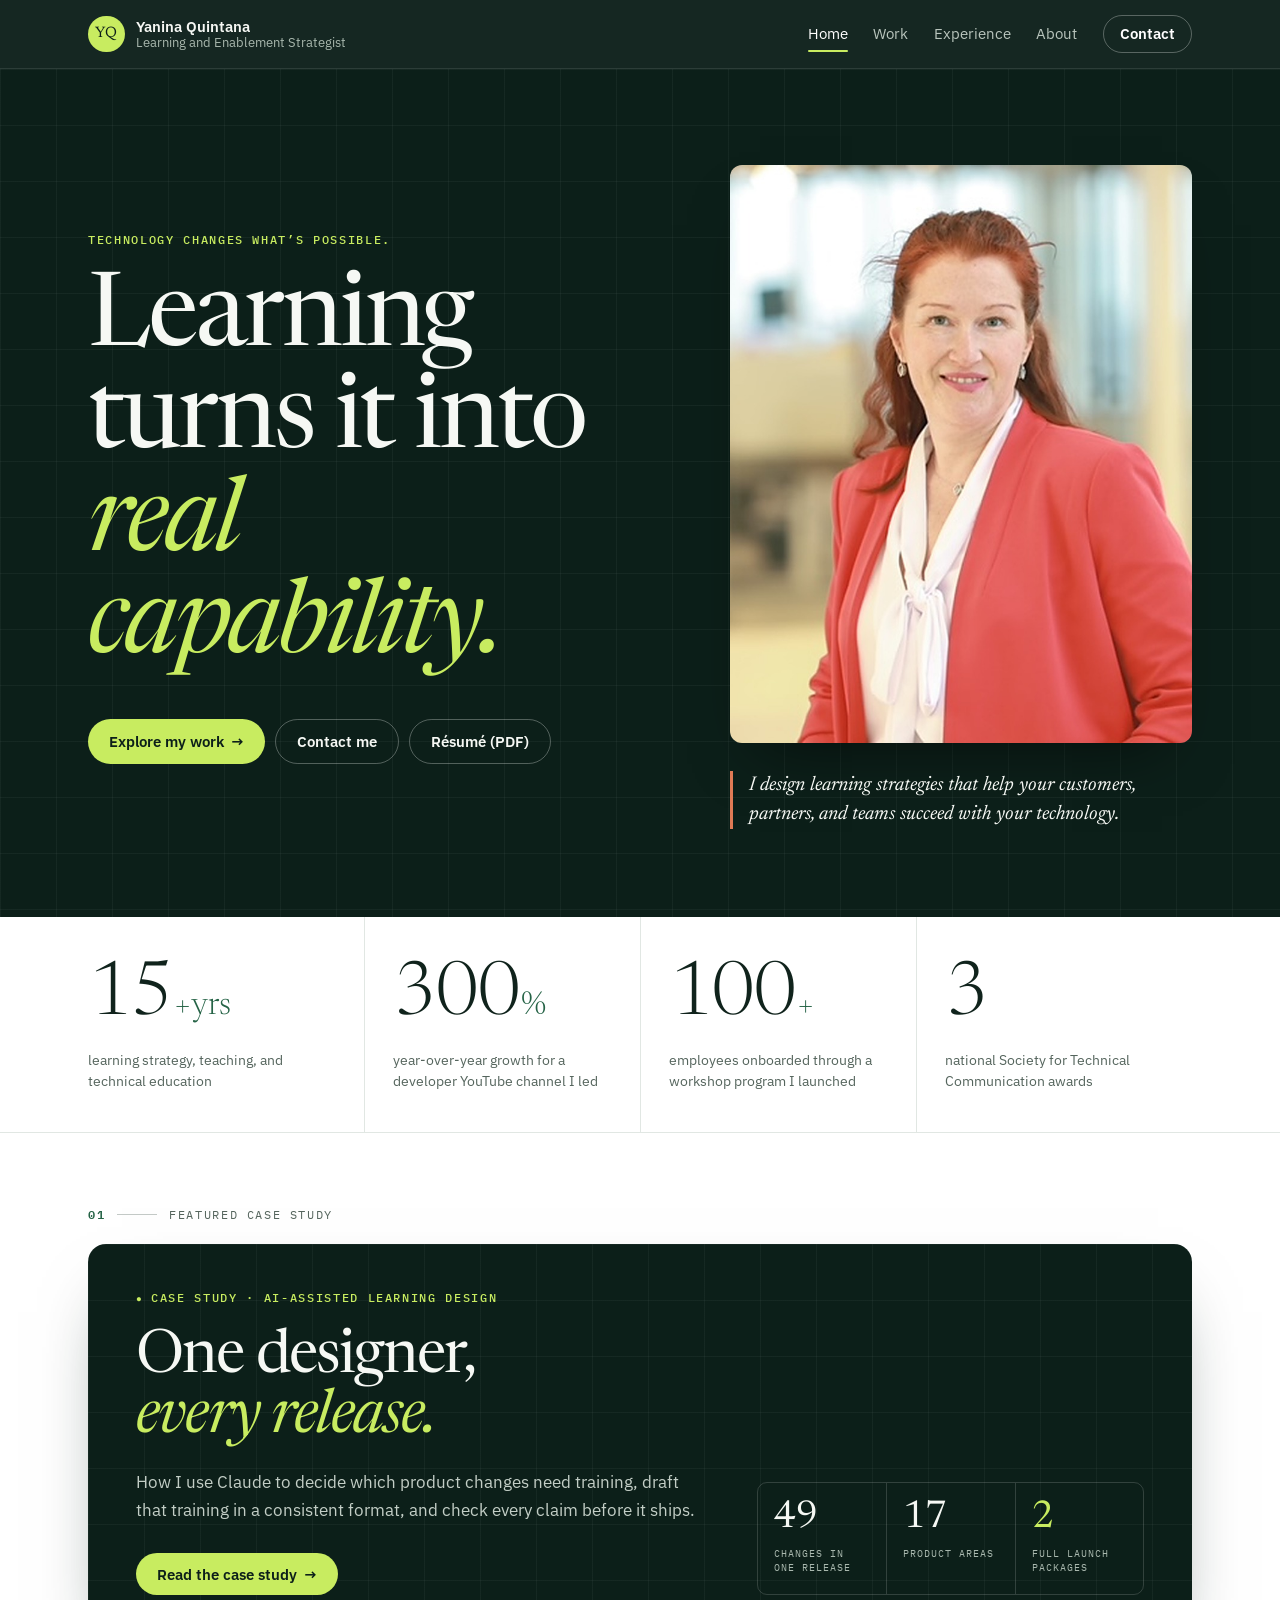
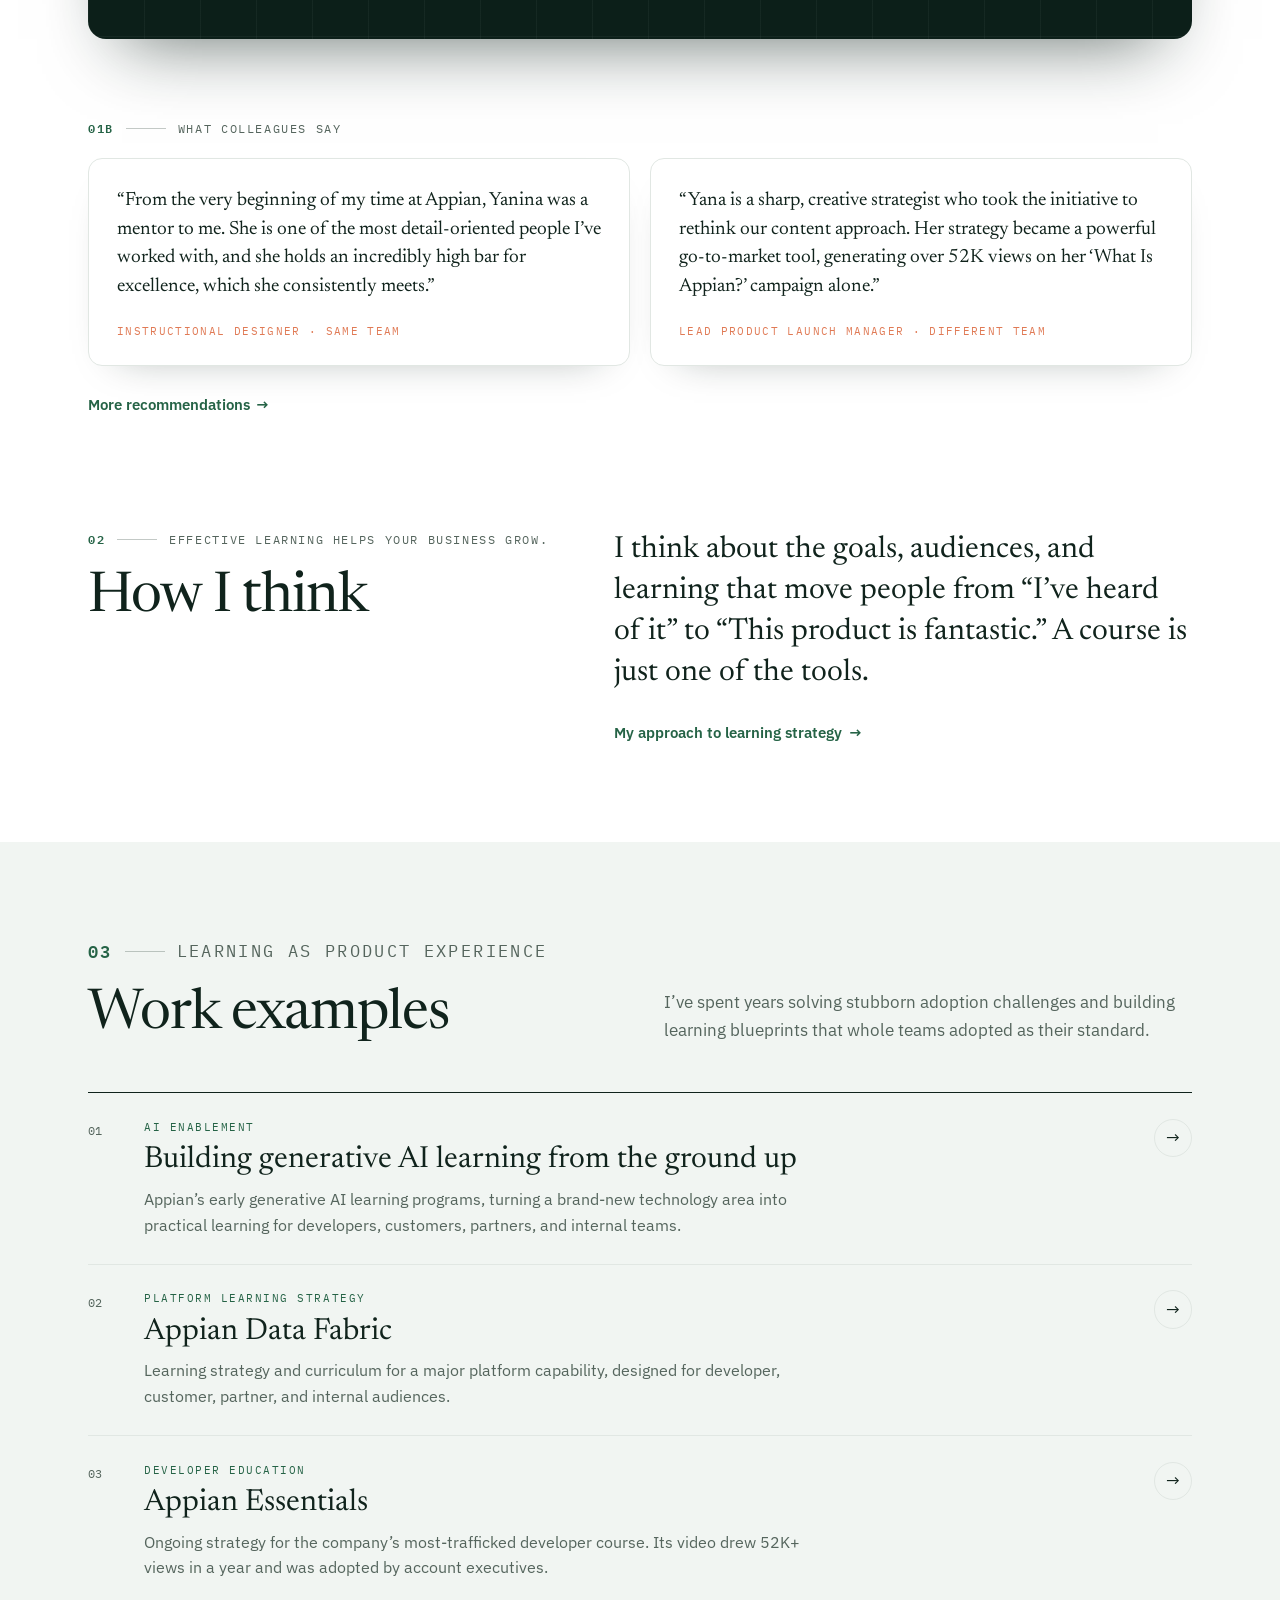
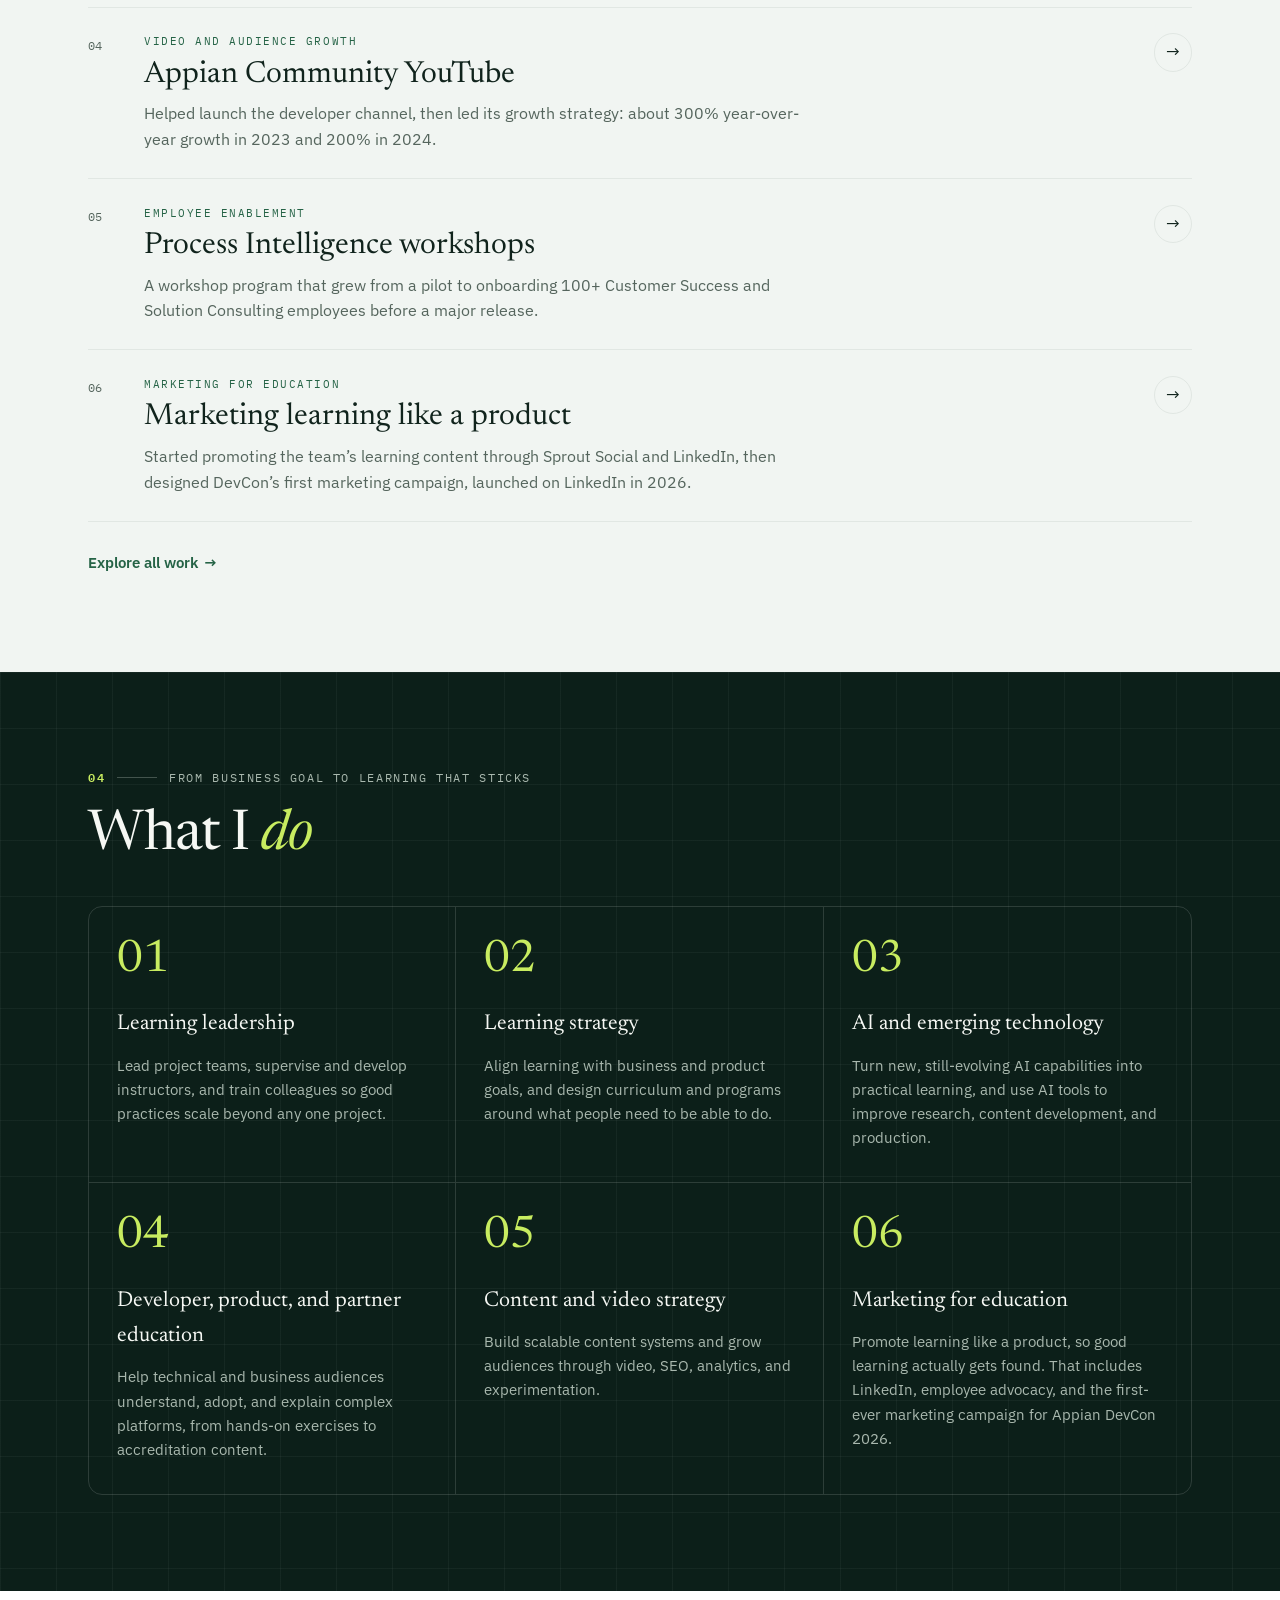
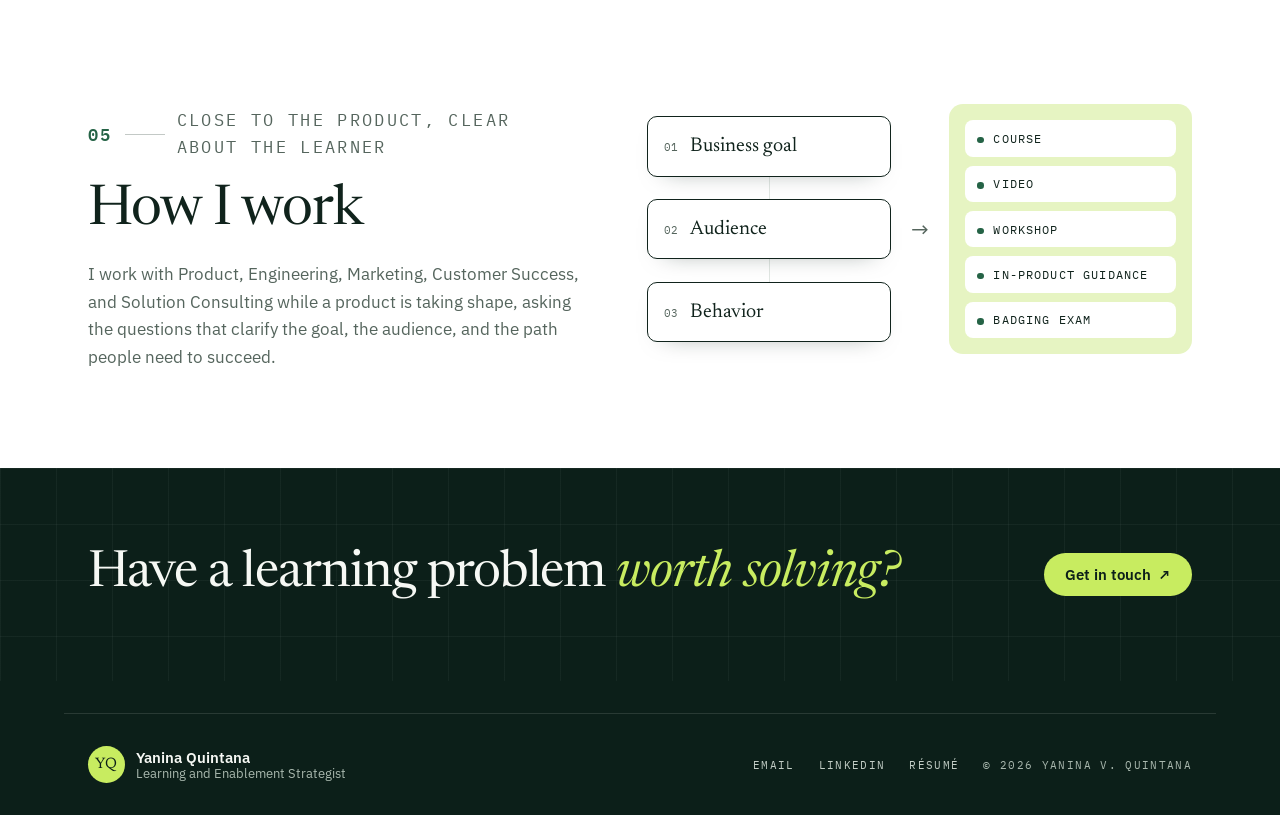
==== commit 3ed6295d: "Use sharper, higher-resolution portrait on Home Co-Authored-By: Claude Opus 5.5 <noreply@anthropic.c" ====
--- a/index.html
+++ b/index.html
@@ -43,7 +43,7 @@
       </div>
     </div>
     <figure class="portrait">
-      <img src="images/portrait.jpg" alt="Portrait of Yanina Quintana" width="342" height="428">
+      <img src="images/portrait.jpg" alt="Portrait of Yanina Quintana" width="770" height="964">
       <figcaption>I design learning strategies that help your customers, partners, and teams succeed with your technology.</figcaption>
     </figure>
   </div>
